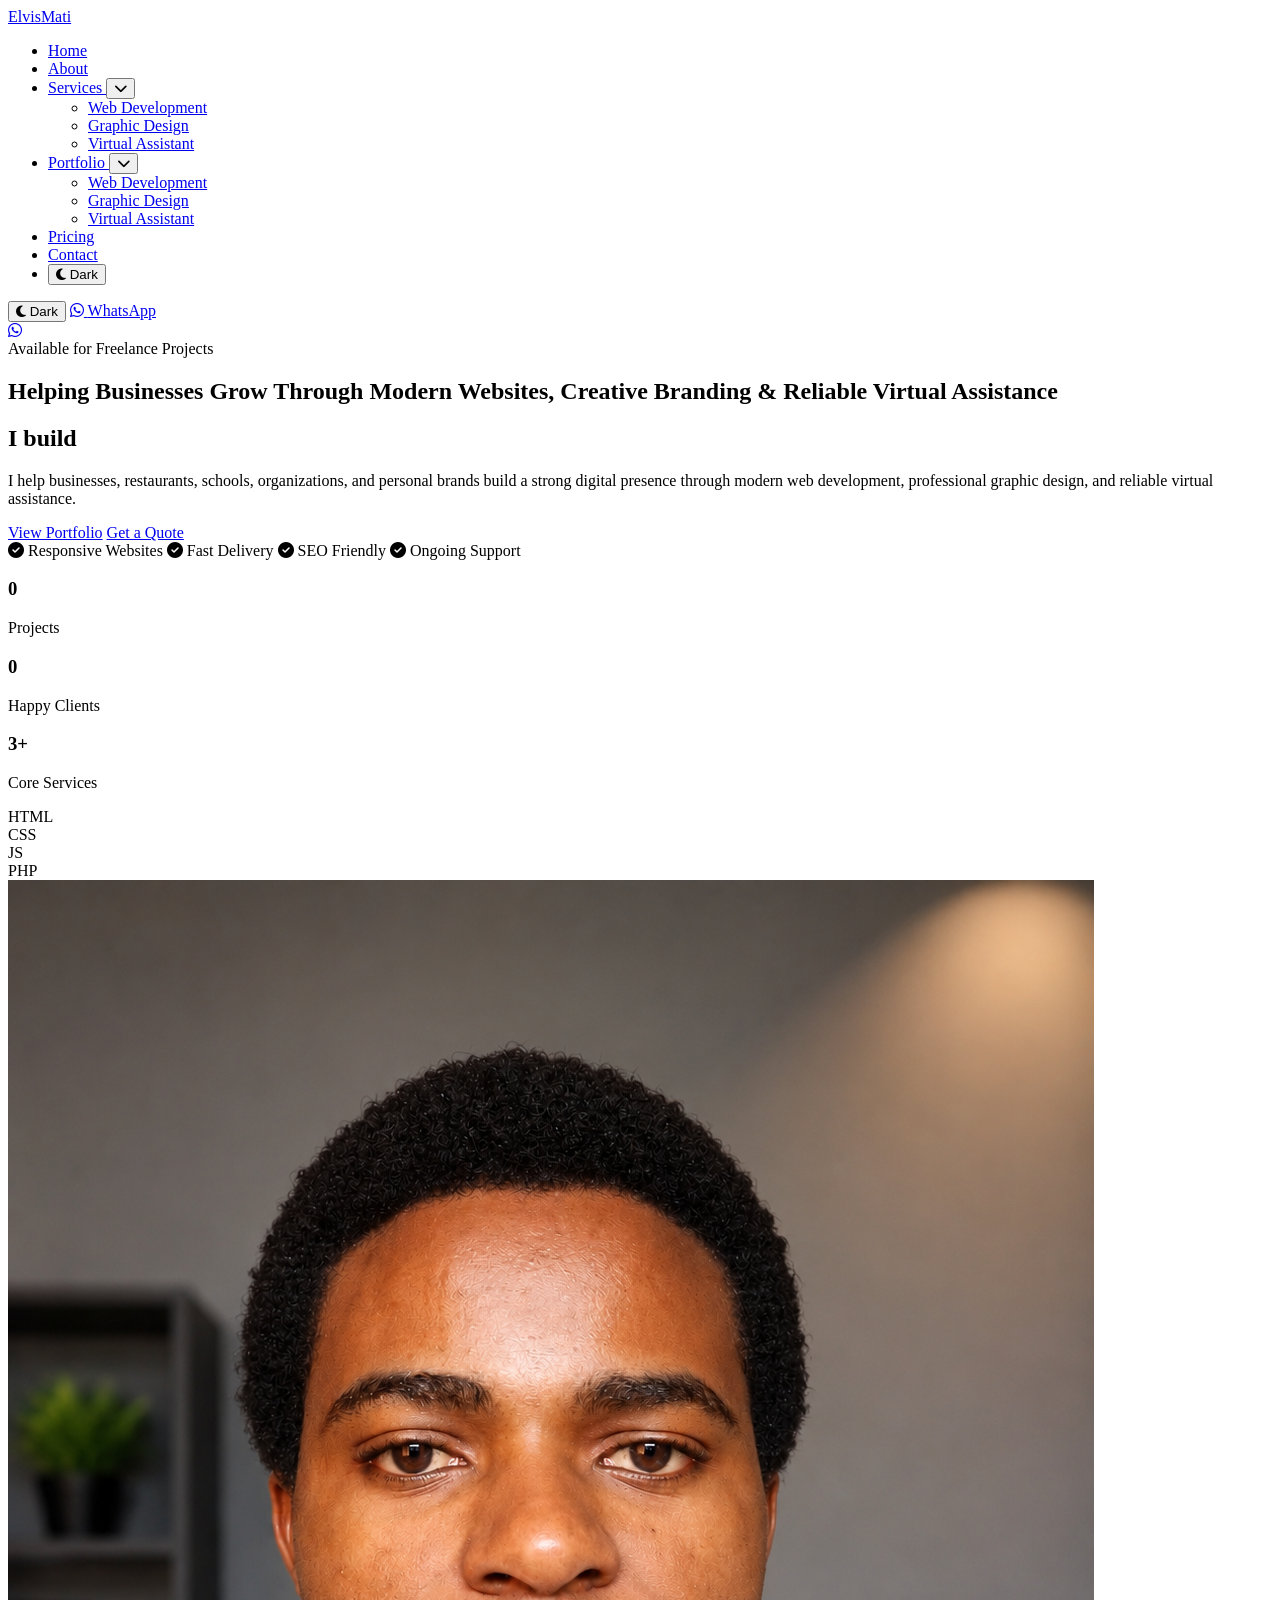
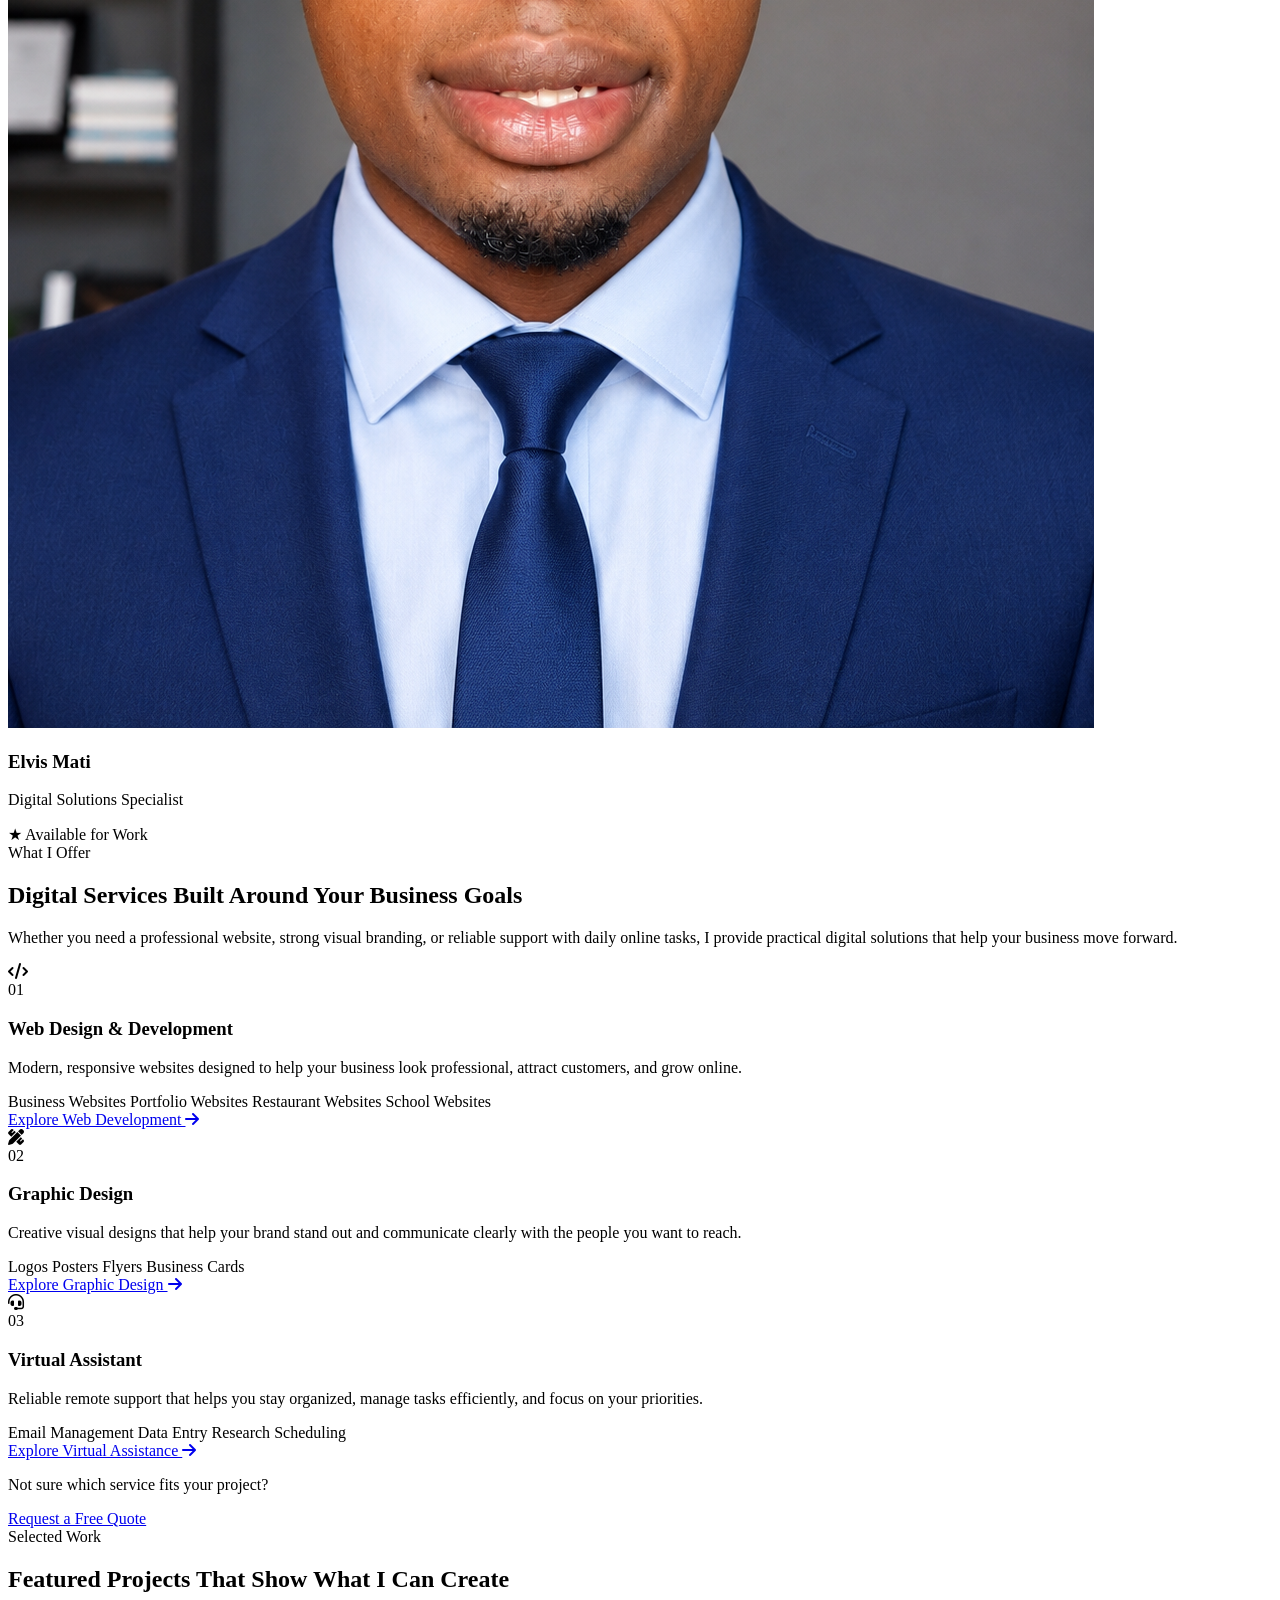
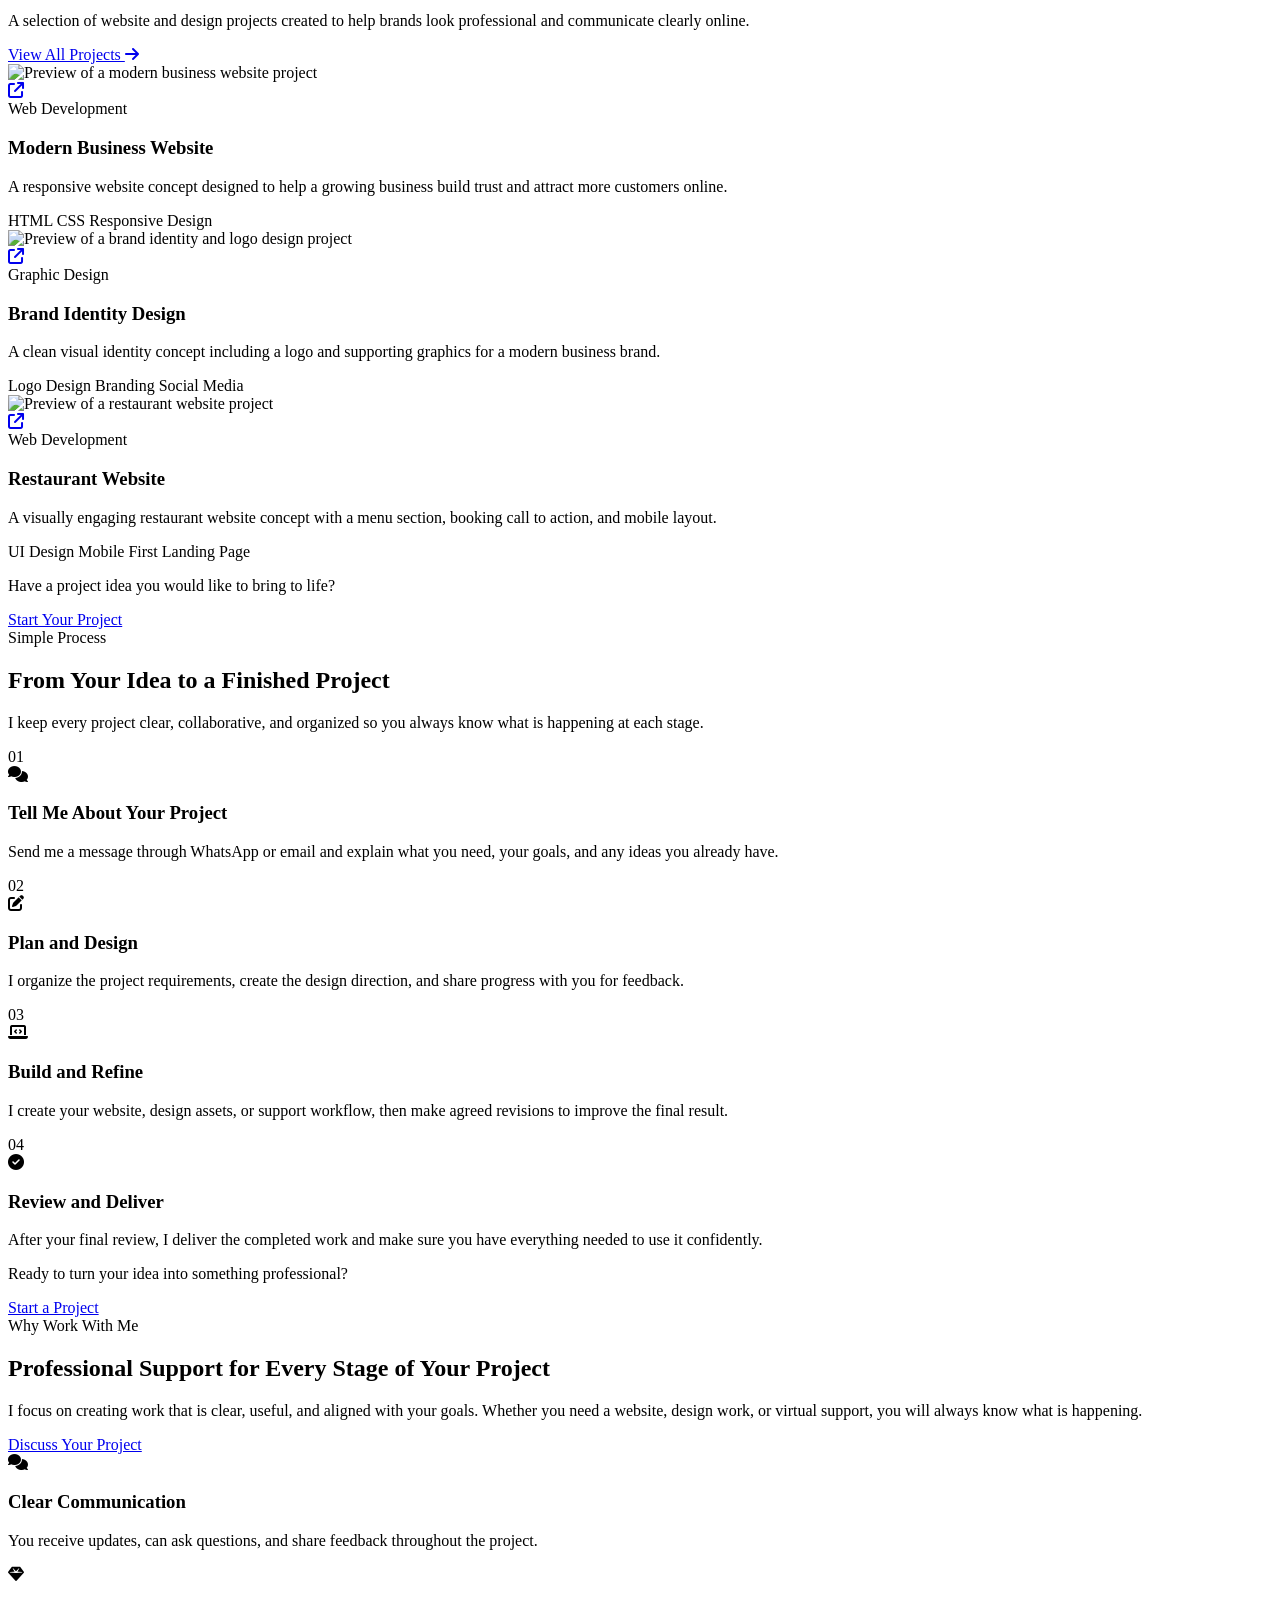
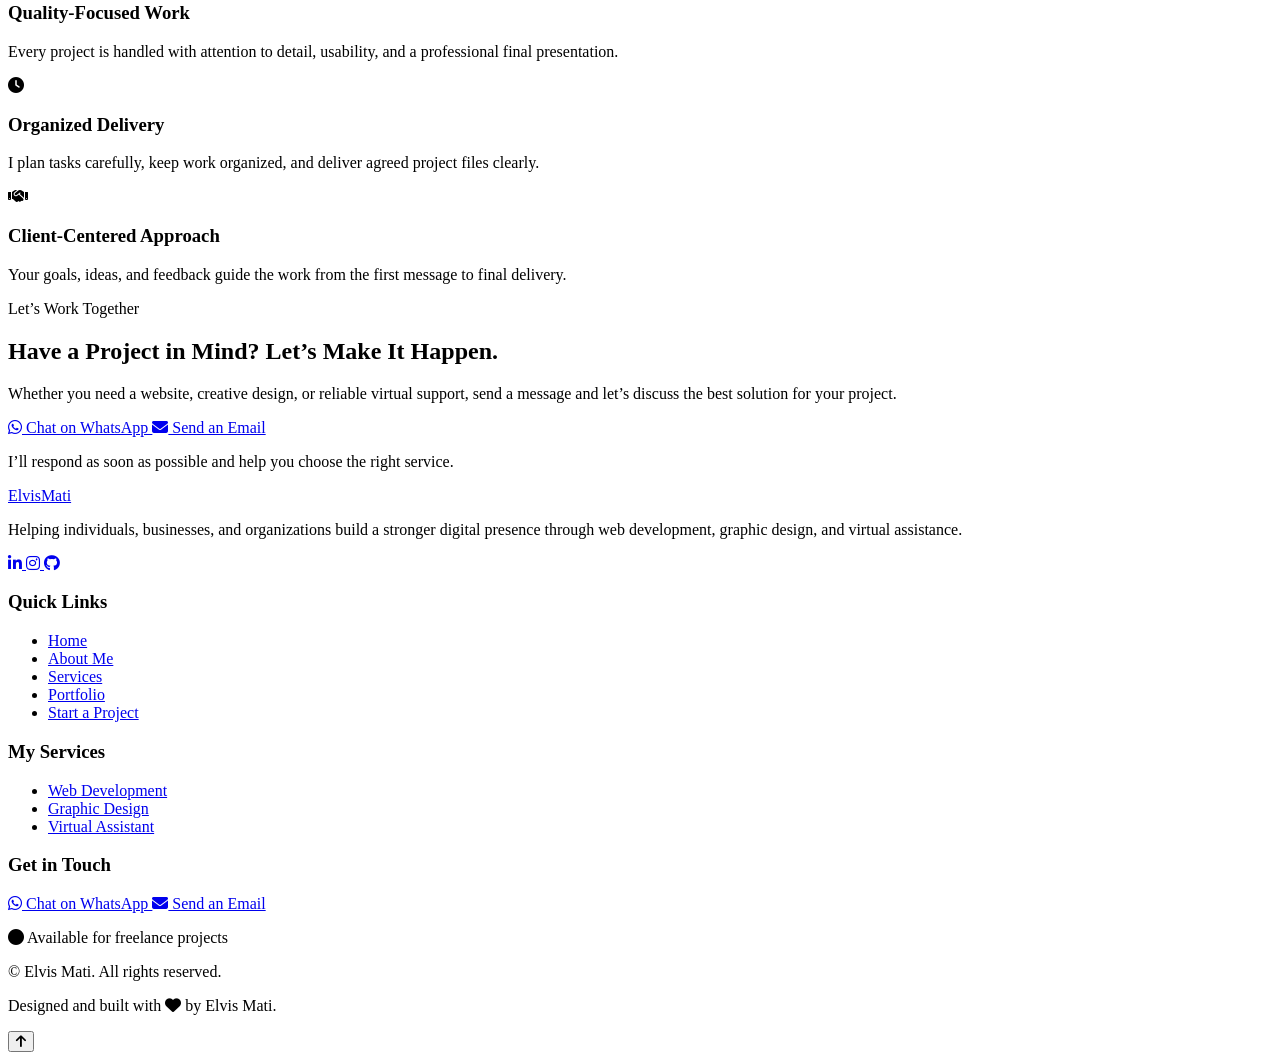
==== index.html @ 815dd239 "Added new photos" ====
<!DOCTYPE html>
<html lang="en">
<head>
    <meta charset="UTF-8">
    <meta name="viewport" content="width=device-width, initial-scale=1.0">

    <title>Elvis Mati | Web Developer, Graphic Designer & Virtual Assistant</title>

    <meta
        name="description"
        content="Professional web development, graphic design, and virtual assistant services by Elvis Mati."
    >

    <!-- Google Fonts -->
    <link rel="preconnect" href="https://fonts.googleapis.com">
    <link rel="preconnect" href="https://fonts.gstatic.com" crossorigin>
    <link
        href="https://fonts.googleapis.com/css2?family=Inter:wght@400;500;600;700;800&family=Poppins:wght@500;600;700;800&display=swap"
        rel="stylesheet"
    >

    <!-- Font Awesome -->
    <link
        rel="stylesheet"
        href="https://cdnjs.cloudflare.com/ajax/libs/font-awesome/6.5.2/css/all.min.css"
    >

   <!-- Font Awesome icons -->
    <link rel="stylesheet"
        href="https://cdnjs.cloudflare.com/ajax/libs/font-awesome/6.5.2/css/all.min.css">

    <!-- Shared website styles -->
    <link rel="stylesheet" href="css/style.css">

    <!-- Navbar styles, dropdowns, mobile menu, and mobile WhatsApp button -->
    <link rel="stylesheet" href="css/navbar.css">

    <!-- Shared responsive styles -->
    <link rel="stylesheet" href="css/responsive.css">

    <!-- Homepage-specific styles -->
    <link rel="stylesheet" href="css/home.css">

    <!-- Google analytics tag (gtag.js) -->
    <script async src="https://www.googletagmanager.com/gtag/js?id=G-YR5QVNDVCK"></script>
    <script>
    window.dataLayer = window.dataLayer || [];
    function gtag(){dataLayer.push(arguments);}
    gtag('js', new Date());

    gtag('config', 'G-YR5QVNDVCK');
    </script>
</head>

<body>

    <!-- ==================================================
    HEADER / NAVIGATION
    =================================================== -->
    <header class="header">
        <div class="container">
            <nav class="navbar">

                <a href="index.html" class="logo">
                    Elvis<span>Mati</span>
                </a>

                <ul class="nav-links">
                    <li><a href="index.html" class="active">Home</a></li>
                    <li><a href="about.html">About</a></li>

                    <!--services dropdown-->
                    <li class="dropdown">

                        <div class="dropdown-trigger">

                            <a href="services.html" class="dropdown-link">
                                Services
                            </a>

                            <button class="dropdown-toggle" type="button" aria-label="Toggle Services">
                                <i class="fa-solid fa-chevron-down"></i>
                            </button>

                        </div>

                        <ul class="dropdown-menu">
                            <li><a href="web-development.html">Web Development</a></li>
                            <li><a href="graphic-design.html">Graphic Design</a></li>
                            <li><a href="virtual-assistant.html">Virtual Assistant</a></li>
                        </ul>

                    </li>

                    <!--portfolio dropdown-->
                    <li class="dropdown">

                        <div class="dropdown-trigger">

                            <a href="portfolio.html" class="dropdown-link">
                                Portfolio
                            </a>

                            <button class="dropdown-toggle" type="button" aria-label="Toggle Portfolio">
                                <i class="fa-solid fa-chevron-down"></i>
                            </button>

                        </div>

                        <ul class="dropdown-menu">
                            <li><a href="web-development-portfolio.html">Web Development</a></li>
                            <li><a href="graphic-design-portfolio.html">Graphic Design</a></li>
                            <li><a href="virtual-assistant-portfolio.html">Virtual Assistant</a></li>
                        </ul>

                    </li>

                    <li><a href="pricing.html">Pricing</a></li>
                    <li><a href="contact.html">Contact</a></li>

                    <li class="mobile-theme-item">
                        <button class="theme-btn mobile-theme-btn" type="button" aria-label="Switch to dark theme">
                            <i class="fa-solid fa-moon"></i>
                            <span class="theme-btn-text">Dark</span>
                        </button>
                    </li>
                </ul>

                <!-- My existing desktop theme and WhatsApp buttons stay here -->
                <div class="nav-actions">
                    <button class="theme-btn desktop-theme-btn" type="button" aria-label="Switch to dark theme">
                        <i class="fa-solid fa-moon"></i>
                        <span class="theme-btn-text">Dark</span>
                    </button>

                    <a
                        href="https://wa.me/254700531854?text=Hello%20Elvis,%20I%20came%20across%20your%20portfolio%20website%20and%20I'm%20interested%20in%20your%20services.%20I'd%20love%20to%20discuss%20my%20project."
                        class="whatsapp-btn"
                        target="_blank"
                        rel="noopener noreferrer"
                    >
                        <i class="fa-brands fa-whatsapp"></i>
                        <span>WhatsApp</span>
                    </a>
                </div>

                 <!-- Mobile WhatsApp button -->
                <a href="https://wa.me/254700531854?text=Hello%20Elvis,%20I%20came%20across%20your%20portfolio%20website%20and%20I'm%20interested%20in%20your%20services."
                class="mobile-whatsapp-btn"
                target="_blank"
                rel="noopener noreferrer"
                aria-label="Chat with Elvis on WhatsApp">
                    <i class="fa-brands fa-whatsapp"></i>
                </a>
                <!-- End of Mobile WhatsApp button -->
                 <!-- Hamburger menu on mobile -->
                <div class="hamburger" role="button" tabindex="0" aria-label="Open navigation menu">
                    <span></span>
                    <span></span>
                    <span></span>
                </div>

            </nav>
        </div>
    </header>

    <main>

        <!-- ==================================================
             HERO SECTION
        =================================================== -->
        <section class="hero">
            <div class="hero-bg-circle circle-1"></div>
            <div class="hero-bg-circle circle-2"></div>

            <div class="container hero-container">

                <div class="hero-content">
                    <div class="availability-badge fade-up delay-1">
                        <span class="status-dot"></span>
                        Available for Freelance Projects
                    </div>

                    <h1 class="hero-title fade-up delay-2">
                        Helping Businesses Grow Through
                        <span>
                            Modern Websites, Creative Branding &
                            Reliable Virtual Assistance
                        </span>
                    </h1>

                    <h2 class="typing-text fade-up delay-3">
                        I build <span id="typing"></span>
                    </h2>

                    <p class="hero-description fade-up delay-4">
                        I help businesses, restaurants, schools, organizations, and
                        personal brands build a strong digital presence through modern
                        web development, professional graphic design, and reliable
                        virtual assistance.
                    </p>

                    <div class="hero-buttons fade-up delay-5">
                        <a href="portfolio.html" class="btn btn-primary">View Portfolio</a>
                        <a href="order.html" class="btn btn-outline">Get a Quote</a>
                    </div>

                    <div class="trust-badges fade-up delay-6">
                        <span><i class="fa-solid fa-circle-check"></i> Responsive Websites</span>
                        <span><i class="fa-solid fa-circle-check"></i> Fast Delivery</span>
                        <span><i class="fa-solid fa-circle-check"></i> SEO Friendly</span>
                        <span><i class="fa-solid fa-circle-check"></i> Ongoing Support</span>
                    </div>

                    <div class="hero-stats fade-up delay-7">
                        <div class="stat-card">
                            <h3 class="counter" data-target="20">0</h3>
                            <p>Projects</p>
                        </div>

                        <div class="stat-card">
                            <h3 class="counter" data-target="10">0</h3>
                            <p>Happy Clients</p>
                        </div>

                        <div class="stat-card">
                            <h3>3+</h3>
                            <p>Core Services</p>
                        </div>
                    </div>
                </div>

                <div class="hero-image-area fade-right delay-5">
                    <div class="tech-icon html">HTML</div>
                    <div class="tech-icon css">CSS</div>
                    <div class="tech-icon js">JS</div>
                    <div class="tech-icon php">PHP</div>

                    <div class="profile-card">
                        <img src="assets/images/profile/profile.png" alt="Elvis Mati">

                        <div class="profile-info">
                            <h3>Elvis Mati</h3>
                            <p>Digital Solutions Specialist</p>
                            <span>★ Available for Work</span>
                        </div>
                    </div>
                </div>

            </div>
        </section>

        <!-- ==================================================
             SERVICES OVERVIEW
        =================================================== -->
        <section class="services-section" id="services">
            <div class="container">

                <div class="section-heading">
                    <span class="section-label">What I Offer</span>

                    <h2>
                        Digital Services Built Around
                        <span>Your Business Goals</span>
                    </h2>

                    <p>
                        Whether you need a professional website, strong visual branding,
                        or reliable support with daily online tasks, I provide practical
                        digital solutions that help your business move forward.
                    </p>
                </div>

                <div class="services-grid">

                    <article class="service-card">
                        <div class="service-icon">
                            <i class="fa-solid fa-code"></i>
                        </div>

                        <span class="service-number">01</span>

                        <h3>Web Design &amp; Development</h3>

                        <p>
                            Modern, responsive websites designed to help your business
                            look professional, attract customers, and grow online.
                        </p>

                        <div class="service-tags">
                            <span>Business Websites</span>
                            <span>Portfolio Websites</span>
                            <span>Restaurant Websites</span>
                            <span>School Websites</span>
                        </div>

                        <a href="web-development.html" class="service-link">
                            Explore Web Development
                            <i class="fa-solid fa-arrow-right"></i>
                        </a>
                    </article>

                    <article class="service-card">
                        <div class="service-icon">
                            <i class="fa-solid fa-pen-ruler"></i>
                        </div>

                        <span class="service-number">02</span>

                        <h3>Graphic Design</h3>

                        <p>
                            Creative visual designs that help your brand stand out and
                            communicate clearly with the people you want to reach.
                        </p>

                        <div class="service-tags">
                            <span>Logos</span>
                            <span>Posters</span>
                            <span>Flyers</span>
                            <span>Business Cards</span>
                        </div>

                        <a href="graphic-design.html" class="service-link">
                            Explore Graphic Design
                            <i class="fa-solid fa-arrow-right"></i>
                        </a>
                    </article>

                    <article class="service-card">
                        <div class="service-icon">
                            <i class="fa-solid fa-headset"></i>
                        </div>

                        <span class="service-number">03</span>

                        <h3>Virtual Assistant</h3>

                        <p>
                            Reliable remote support that helps you stay organized,
                            manage tasks efficiently, and focus on your priorities.
                        </p>

                        <div class="service-tags">
                            <span>Email Management</span>
                            <span>Data Entry</span>
                            <span>Research</span>
                            <span>Scheduling</span>
                        </div>

                        <a href="virtual-assistant.html" class="service-link">
                            Explore Virtual Assistance
                            <i class="fa-solid fa-arrow-right"></i>
                        </a>
                    </article>

                </div>

                <div class="services-cta">
                    <p>Not sure which service fits your project?</p>
                    <a href="order.html" class="btn btn-primary">Request a Free Quote</a>
                </div>

            </div>
        </section>

        <!-- ==================================================
             FEATURED PORTFOLIO
        =================================================== -->
        <section class="featured-portfolio-section" id="portfolio">
            <div class="container">

                <div class="portfolio-heading-row">
                    <div class="section-heading portfolio-heading">
                        <span class="section-label">Selected Work</span>

                        <h2>
                            Featured Projects That Show
                            <span>What I Can Create</span>
                        </h2>

                        <p>
                            A selection of website and design projects created to help
                            brands look professional and communicate clearly online.
                        </p>
                    </div>

                    <a href="portfolio.html" class="portfolio-view-all">
                        View All Projects
                        <i class="fa-solid fa-arrow-right"></i>
                    </a>
                </div>

                <div class="featured-projects-grid">

                    <article class="featured-project-card">
                        <div class="project-image">
                            <img
                                src="assets/images/portfolio/websites/project-one.png"
                                alt="Preview of a modern business website project"
                            >

                            <div class="project-overlay">
                                <a href="portfolio.html#web-projects" class="project-preview-link" aria-label="View business website project">
                                    <i class="fa-solid fa-arrow-up-right-from-square"></i>
                                </a>
                            </div>
                        </div>

                        <div class="project-content">
                            <span class="project-category">Web Development</span>
                            <h3>Modern Business Website</h3>

                            <p>
                                A responsive website concept designed to help a growing
                                business build trust and attract more customers online.
                            </p>

                            <div class="project-tags">
                                <span>HTML</span>
                                <span>CSS</span>
                                <span>Responsive Design</span>
                            </div>
                        </div>
                    </article>

                    <article class="featured-project-card">
                        <div class="project-image">
                            <img
                                src="assets/images/portfolio/graphics/project-two.png"
                                alt="Preview of a brand identity and logo design project"
                            >

                            <div class="project-overlay">
                                <a href="portfolio.html#graphic-projects" class="project-preview-link" aria-label="View brand identity project">
                                    <i class="fa-solid fa-arrow-up-right-from-square"></i>
                                </a>
                            </div>
                        </div>

                        <div class="project-content">
                            <span class="project-category">Graphic Design</span>
                            <h3>Brand Identity Design</h3>

                            <p>
                                A clean visual identity concept including a logo and
                                supporting graphics for a modern business brand.
                            </p>

                            <div class="project-tags">
                                <span>Logo Design</span>
                                <span>Branding</span>
                                <span>Social Media</span>
                            </div>
                        </div>
                    </article>

                    <article class="featured-project-card">
                        <div class="project-image">
                            <img
                                src="assets/images/portfolio/websites/project-three.png"
                                alt="Preview of a restaurant website project"
                            >

                            <div class="project-overlay">
                                <a href="portfolio.html#web-projects" class="project-preview-link" aria-label="View restaurant website project">
                                    <i class="fa-solid fa-arrow-up-right-from-square"></i>
                                </a>
                            </div>
                        </div>

                        <div class="project-content">
                            <span class="project-category">Web Development</span>
                            <h3>Restaurant Website</h3>

                            <p>
                                A visually engaging restaurant website concept with a
                                menu section, booking call to action, and mobile layout.
                            </p>

                            <div class="project-tags">
                                <span>UI Design</span>
                                <span>Mobile First</span>
                                <span>Landing Page</span>
                            </div>
                        </div>
                    </article>

                </div>

                <div class="portfolio-bottom-cta">
                    <p>Have a project idea you would like to bring to life?</p>
                    <a href="order.html" class="btn btn-primary">Start Your Project</a>
                </div>

            </div>
        </section>

        <!-- ==================================================
             PROCESS SECTION
        =================================================== -->
        <section class="process-section" id="process">
            <div class="container">

                <div class="section-heading">
                    <span class="section-label">Simple Process</span>

                    <h2>
                        From Your Idea to a
                        <span>Finished Project</span>
                    </h2>

                    <p>
                        I keep every project clear, collaborative, and organized so you
                        always know what is happening at each stage.
                    </p>
                </div>

                <div class="process-grid">

                    <article class="process-card">
                        <div class="process-number">01</div>

                        <div class="process-icon">
                            <i class="fa-solid fa-comments"></i>
                        </div>

                        <h3>Tell Me About Your Project</h3>

                        <p>
                            Send me a message through WhatsApp or email and explain what
                            you need, your goals, and any ideas you already have.
                        </p>
                    </article>

                    <article class="process-card">
                        <div class="process-number">02</div>

                        <div class="process-icon">
                            <i class="fa-solid fa-pen-to-square"></i>
                        </div>

                        <h3>Plan and Design</h3>

                        <p>
                            I organize the project requirements, create the design
                            direction, and share progress with you for feedback.
                        </p>
                    </article>

                    <article class="process-card">
                        <div class="process-number">03</div>

                        <div class="process-icon">
                            <i class="fa-solid fa-laptop-code"></i>
                        </div>

                        <h3>Build and Refine</h3>

                        <p>
                            I create your website, design assets, or support workflow,
                            then make agreed revisions to improve the final result.
                        </p>
                    </article>

                    <article class="process-card">
                        <div class="process-number">04</div>

                        <div class="process-icon">
                            <i class="fa-solid fa-circle-check"></i>
                        </div>

                        <h3>Review and Deliver</h3>

                        <p>
                            After your final review, I deliver the completed work and
                            make sure you have everything needed to use it confidently.
                        </p>
                    </article>

                </div>

                <div class="process-cta">
                    <p>Ready to turn your idea into something professional?</p>
                    <a href="order.html" class="btn btn-primary">Start a Project</a>
                </div>

            </div>
        </section>

        <!-- ==================================================
             TRUST SECTION
        =================================================== -->
        <section class="trust-section" id="why-choose-me">
            <div class="container">

                <div class="trust-layout">

                    <div class="trust-intro">
                        <span class="section-label">Why Work With Me</span>

                        <h2>
                            Professional Support for
                            <span>Every Stage of Your Project</span>
                        </h2>

                        <p>
                            I focus on creating work that is clear, useful, and aligned
                            with your goals. Whether you need a website, design work, or
                            virtual support, you will always know what is happening.
                        </p>

                        <a href="order.html" class="btn btn-primary">Discuss Your Project</a>
                    </div>

                    <div class="trust-points">

                        <article class="trust-card">
                            <div class="trust-icon">
                                <i class="fa-solid fa-comments"></i>
                            </div>

                            <div>
                                <h3>Clear Communication</h3>
                                <p>You receive updates, can ask questions, and share feedback throughout the project.</p>
                            </div>
                        </article>

                        <article class="trust-card">
                            <div class="trust-icon">
                                <i class="fa-solid fa-gem"></i>
                            </div>

                            <div>
                                <h3>Quality-Focused Work</h3>
                                <p>Every project is handled with attention to detail, usability, and a professional final presentation.</p>
                            </div>
                        </article>

                        <article class="trust-card">
                            <div class="trust-icon">
                                <i class="fa-solid fa-clock"></i>
                            </div>

                            <div>
                                <h3>Organized Delivery</h3>
                                <p>I plan tasks carefully, keep work organized, and deliver agreed project files clearly.</p>
                            </div>
                        </article>

                        <article class="trust-card">
                            <div class="trust-icon">
                                <i class="fa-solid fa-handshake"></i>
                            </div>

                            <div>
                                <h3>Client-Centered Approach</h3>
                                <p>Your goals, ideas, and feedback guide the work from the first message to final delivery.</p>
                            </div>
                        </article>

                    </div>

                </div>

            </div>
        </section>

        <!-- ==================================================
             FINAL CTA
        =================================================== -->
        <section class="final-cta-section">
            <div class="container">

                <div class="final-cta-content">
                    <span class="final-cta-label">Let’s Work Together</span>

                    <h2>
                        Have a Project in Mind?
                        <span>Let’s Make It Happen.</span>
                    </h2>

                    <p>
                        Whether you need a website, creative design, or reliable virtual
                        support, send a message and let’s discuss the best solution for
                        your project.
                    </p>

                    <div class="final-cta-buttons">
                        <a
                            href="https://wa.me/254700531854?text=Hello%20Elvis%2C%20I%20would%20like%20to%20discuss%20a%20project."
                            class="btn final-whatsapp-btn"
                            target="_blank"
                            rel="noopener noreferrer"
                        >
                            <i class="fa-brands fa-whatsapp"></i>
                            Chat on WhatsApp
                        </a>

                        <a
                            href="https://mail.google.com/mail/?view=cm&fs=1&to=elvismati.work@gmail.com&su=Project%20Inquiry"
                            class="btn final-email-btn"
                            target="_blank"
                            rel="noopener noreferrer"
                        >
                            <i class="fa-solid fa-envelope"></i>
                            Send an Email
                        </a>
                    </div>

                    <p class="final-cta-note">
                        I’ll respond as soon as possible and help you choose the right service.
                    </p>
                </div>

            </div>
        </section>

    </main>

    <!-- ==================================================
         FOOTER
    =================================================== -->
    <footer class="site-footer">
        <div class="container">

            <div class="footer-grid">

                <div class="footer-brand">
                    <a href="index.html" class="footer-logo">
                        Elvis<span>Mati</span>
                    </a>

                    <p>
                        Helping individuals, businesses, and organizations build a
                        stronger digital presence through web development, graphic
                        design, and virtual assistance.
                    </p>

                    <div class="footer-social-links">
                        <a
                            href="https://www.linkedin.com/in/elvismati/"
                            aria-label="Visit my LinkedIn profile"
                            target="_blank"
                            rel="noopener noreferrer"
                        >
                            <i class="fa-brands fa-linkedin-in"></i>
                        </a>

                        <a
                            href="https://www.instagram.com/elvismati1/"
                            aria-label="Visit my Instagram profile"
                            target="_blank"
                            rel="noopener noreferrer"
                        >
                            <i class="fa-brands fa-instagram"></i>
                        </a>

                        <a
                            href="https://github.com/sonraz"
                            aria-label="Visit my GitHub profile"
                            target="_blank"
                            rel="noopener noreferrer"
                        >
                            <i class="fa-brands fa-github"></i>
                        </a>
                    </div>
                </div>

                <div class="footer-links">
                    <h3>Quick Links</h3>

                    <ul>
                        <li><a href="index.html">Home</a></li>
                        <li><a href="about.html">About Me</a></li>
                        <li><a href="services.html">Services</a></li>
                        <li><a href="portfolio.html">Portfolio</a></li>
                        <li><a href="order.html">Start a Project</a></li>
                    </ul>
                </div>

                <div class="footer-links">
                    <h3>My Services</h3>

                    <ul>
                        <li><a href="web-development.html">Web Development</a></li>
                        <li><a href="graphic-design.html">Graphic Design</a></li>
                        <li><a href="virtual-assistant.html">Virtual Assistant</a></li>
                    </ul>
                </div>

                <div class="footer-contact">
                    <h3>Get in Touch</h3>

                    <a
                        href="https://wa.me/254700531854?text=Hello%20Elvis%2C%20I%20would%20like%20to%20discuss%20a%20project."
                        target="_blank"
                        rel="noopener noreferrer"
                    >
                        <i class="fa-brands fa-whatsapp"></i>
                        Chat on WhatsApp
                    </a>

                    <a
                        href="https://mail.google.com/mail/?view=cm&fs=1&to=elvismati.work@gmail.com&su=Project%20Inquiry"
                        target="_blank"
                        rel="noopener noreferrer"
                    >
                        <i class="fa-solid fa-envelope"></i>
                        Send an Email
                    </a>

                    <p class="footer-availability">
                        <i class="fa-solid fa-circle"></i>
                        Available for freelance projects
                    </p>
                </div>

            </div>

            <div class="footer-bottom">
                <p>© <span id="currentYear"></span> Elvis Mati. All rights reserved.</p>

                <p>
                    Designed and built with <i class="fa-solid fa-heart"></i> by Elvis Mati.
                </p>
            </div>

        </div>
    </footer>

    <button class="back-to-top" id="backToTop" type="button" aria-label="Back to top">
        <i class="fa-solid fa-arrow-up"></i>
    </button>

    <!-- Scripts -->
    <script src="https://cdn.jsdelivr.net/npm/typed.js@2.1.0/dist/typed.umd.js"></script>
    <script src="js/script.js"></script>
    <script src="js/navbar.js"></script>
    <script src="js/theme.js"></script>
    <script src="js/animations.js"></script>
    <script src="js/back-to-top.js"></script>

</body>
</html>
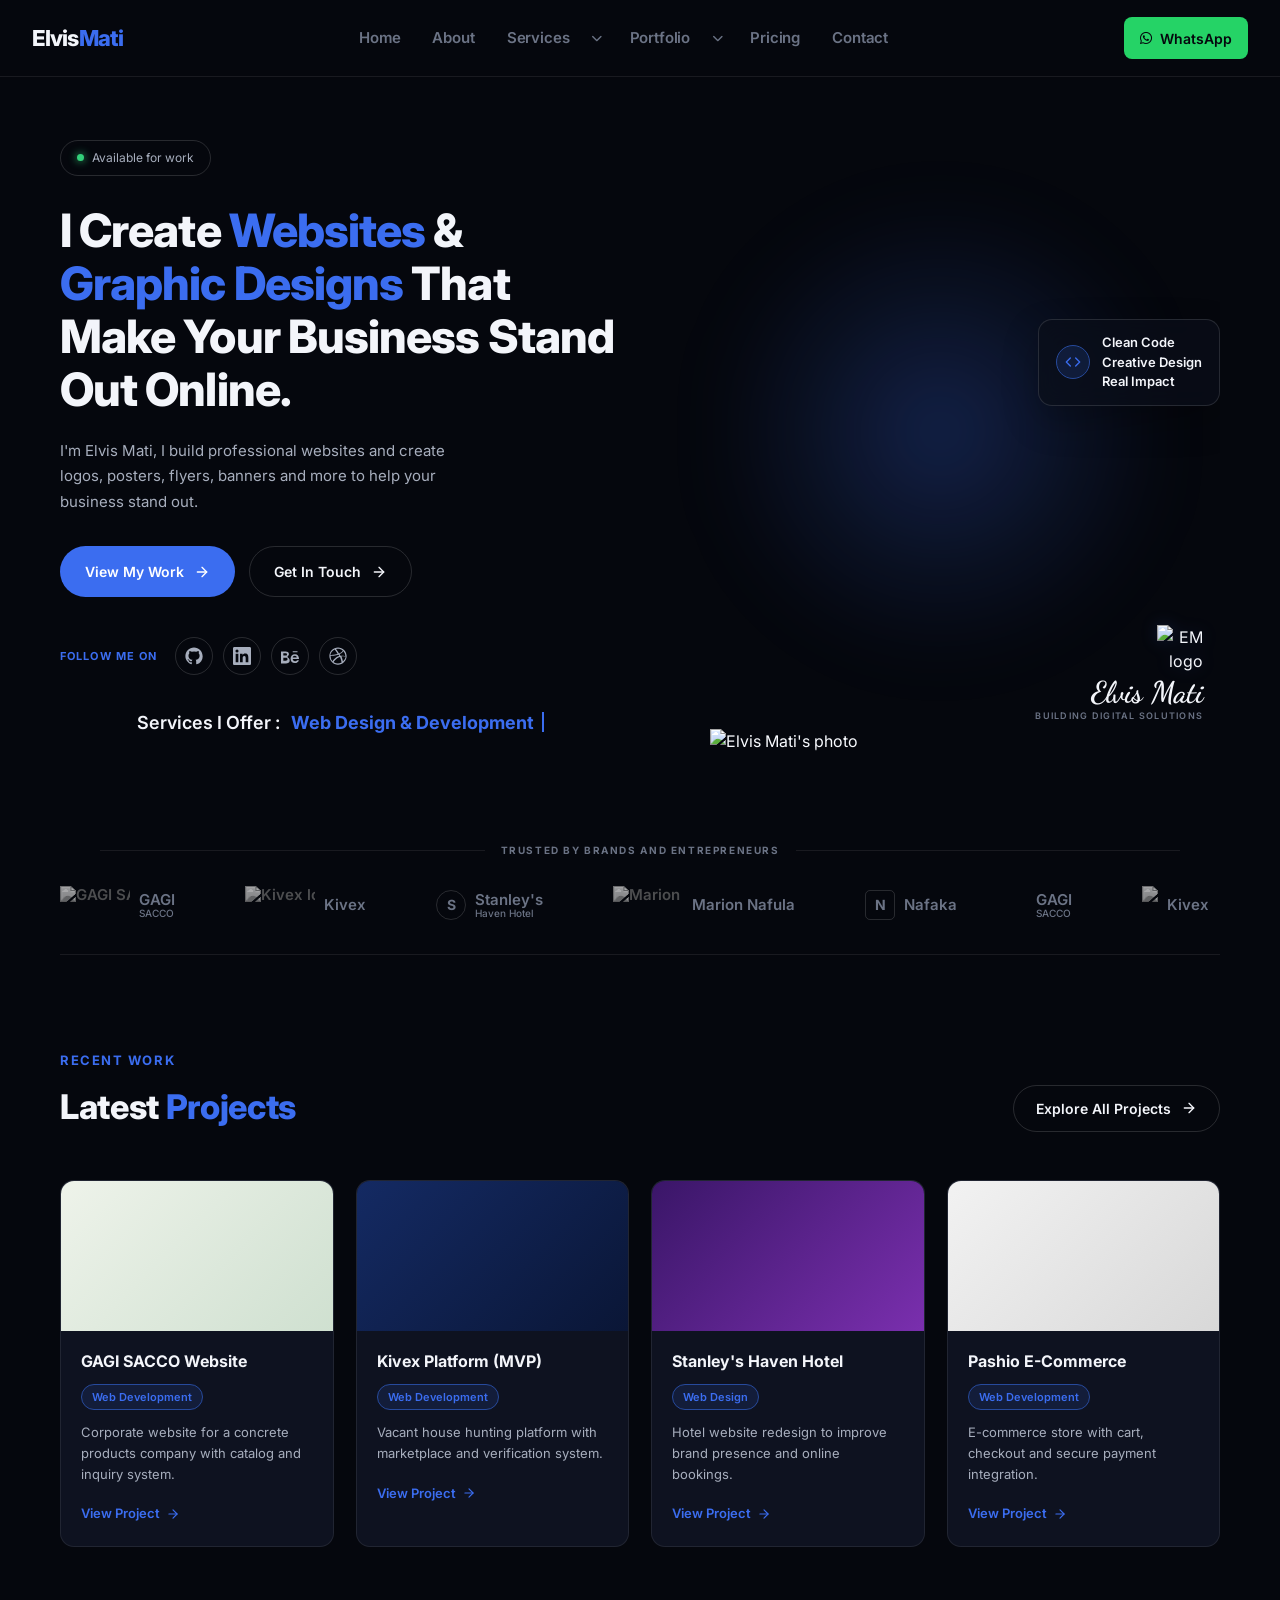
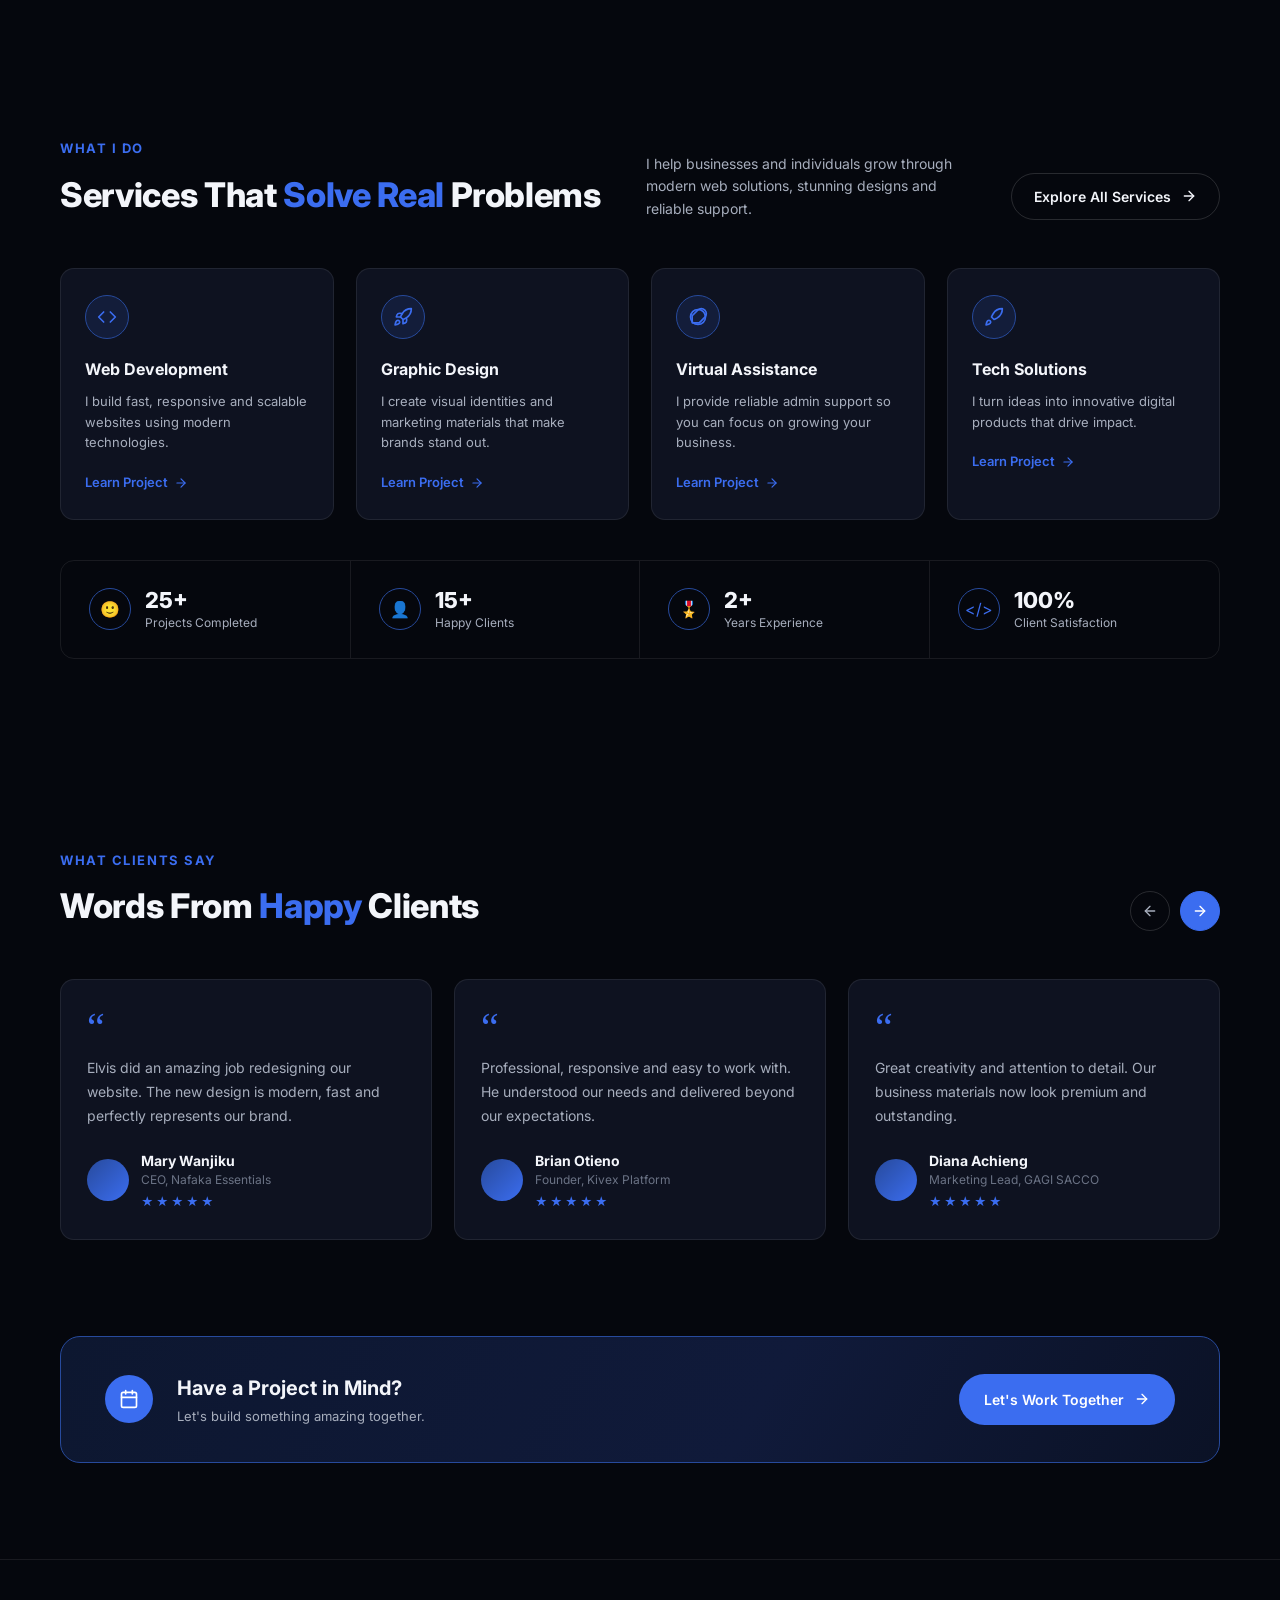
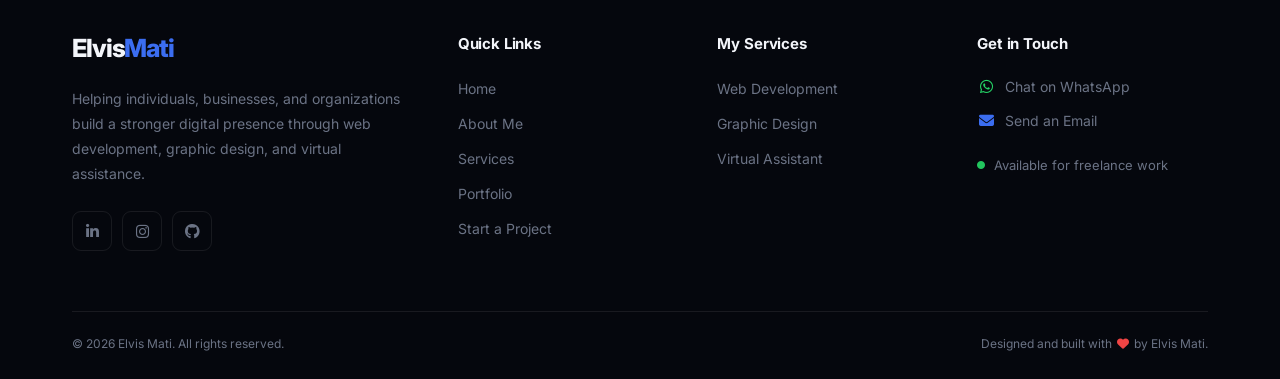
==== commit 4832bfaa: "Redesign portfolio pages and update assets" ====
--- a/index.html
+++ b/index.html
@@ -1,723 +1,681 @@
 <!DOCTYPE html>
 <html lang="en">
 <head>
-    <meta charset="UTF-8">
-    <meta name="viewport" content="width=device-width, initial-scale=1.0">
-
-    <title>Elvis Mati | Web Developer, Graphic Designer & Virtual Assistant</title>
-
-    <meta
-        name="description"
-        content="Professional web development, graphic design, and virtual assistant services by Elvis Mati."
+<meta charset="UTF-8">
+<meta name="viewport" content="width=device-width, initial-scale=1.0">
+<title>Elvis Mati — Full-Stack Developer &amp; Designer</title>
+<link rel="icon" type="image/png" sizes="512x512" href="favicon-512-nobg.png">
+
+<!-- Google Fonts: Inter for body/UI, used across the whole page -->
+<link rel="preconnect" href="https://fonts.googleapis.com">
+<link rel="preconnect" href="https://fonts.gstatic.com" crossorigin>
+<link href="https://fonts.googleapis.com/css2?family=Inter:wght@400;500;600;700;800&family=Dancing+Script:wght@600;700&display=swap" rel="stylesheet">
+
+<link
+  rel="stylesheet"
+  href="https://cdnjs.cloudflare.com/ajax/libs/font-awesome/6.5.2/css/all.min.css"
+>
+
+<!-- Base styles first, then responsive overrides -->
+ <link rel="stylesheet" href="css/style1.css">
+<link rel="stylesheet" href="css/home.css">
+<link rel="stylesheet" href="css/navbar.css">
+<link rel="stylesheet" href="css/responsiveness.css">
+<link rel="stylesheet" href="css/footer.css">
+</head>
+<body>
+
+  <!-- ==================================================
+    HEADER / NAVIGATION
+  =================================================== -->
+
+  <header class="header">
+
+      <div class="container">
+
+          <nav class="navbar">
+
+              <!-- LOGO -->
+              <a href="index.html" class="logo">
+                  Elvis<span>Mati</span>
+              </a>
+
+
+              <!-- =========================================
+                  NAVIGATION LINKS
+              ========================================== -->
+
+              <ul class="nav-links">
+
+                  <!-- HOME -->
+                  <li>
+                      <a href="index.html">Home</a>
+                  </li>
+
+
+                  <!-- ABOUT -->
+                  <li>
+                      <a href="about.html">About</a>
+                  </li>
+
+
+                  <!-- =====================================
+                      SERVICES DROPDOWN
+                  ====================================== -->
+
+                  <li class="dropdown">
+
+                      <div class="dropdown-trigger">
+
+                          <a href="services.html" class="dropdown-link">
+                              Services
+                          </a>
+
+                          <button
+                              class="dropdown-toggle"
+                              type="button"
+                              aria-label="Toggle Services menu"
+                              aria-expanded="false"
+                          >
+                              <i class="fa-solid fa-chevron-down"></i>
+                          </button>
+
+                      </div>
+
+
+                      <ul class="dropdown-menu">
+
+                          <li>
+                              <a href="web-development.html">
+                                  Web Development
+                              </a>
+                          </li>
+
+                          <li>
+                              <a href="graphic-design.html">
+                                  Graphic Design
+                              </a>
+                          </li>
+
+                          <li>
+                              <a href="virtual-assistant.html">
+                                  Virtual Assistant
+                              </a>
+                          </li>
+
+                      </ul>
+
+                  </li>
+
+
+                  <!-- =====================================
+                      PORTFOLIO DROPDOWN
+                  ====================================== -->
+
+                  <li class="dropdown">
+
+                      <div class="dropdown-trigger">
+
+                          <a href="portfolio.html" class="dropdown-link">
+                              Portfolio
+                          </a>
+
+                          <button
+                              class="dropdown-toggle"
+                              type="button"
+                              aria-label="Toggle Portfolio menu"
+                              aria-expanded="false"
+                          >
+                              <i class="fa-solid fa-chevron-down"></i>
+                          </button>
+
+                      </div>
+
+
+                      <ul class="dropdown-menu">
+
+                          <li>
+                              <a href="web-development-portfolio.html">
+                                  Web Development
+                              </a>
+                          </li>
+
+                          <li>
+                              <a href="graphic-design-portfolio.html">
+                                  Graphic Design
+                              </a>
+                          </li>
+
+                          <li>
+                              <a href="virtual-assistant-portfolio.html">
+                                  Virtual Assistant
+                              </a>
+                          </li>
+
+                      </ul>
+
+                  </li>
+
+
+                  <!-- PRICING -->
+                  <li>
+                      <a href="pricing.html">Pricing</a>
+                  </li>
+
+
+                  <!-- CONTACT -->
+                  <li>
+                      <a href="contact.html">Contact</a>
+                  </li>
+
+              </ul>
+
+
+              <!-- =========================================
+                  DESKTOP ACTIONS
+              ========================================== -->
+
+              <div class="nav-actions">
+
+
+                  <!-- WHATSAPP -->
+                  <a
+                      href="https://wa.me/254700531854?text=Hello%20Elvis,%20I%20came%20across%20your%20portfolio%20website%20and%20I'm%20interested%20in%20your%20services.%20I'd%20love%20to%20discuss%20my%20project."
+                      class="whatsapp-btn"
+                      target="_blank"
+                      rel="noopener noreferrer"
+                  >
+
+                      <i class="fa-brands fa-whatsapp"></i>
+
+                      <span>
+                          WhatsApp
+                      </span>
+
+                  </a>
+
+              </div>
+
+
+              <!-- =========================================
+                  MOBILE WHATSAPP
+              ========================================== -->
+
+              <a
+                  href="https://wa.me/254700531854?text=Hello%20Elvis,%20I%20came%20across%20your%20portfolio%20website%20and%20I'm%20interested%20in%20your%20services."
+                  class="mobile-whatsapp-btn"
+                  target="_blank"
+                  rel="noopener noreferrer"
+                  aria-label="Chat with Elvis on WhatsApp"
+              >
+
+                  <i class="fa-brands fa-whatsapp"></i>
+
+              </a>
+
+
+              <!-- =========================================
+                  HAMBURGER
+              ========================================== -->
+
+              <button
+                  class="hamburger"
+                  type="button"
+                  aria-label="Open navigation menu"
+                  aria-expanded="false"
+                  aria-controls="main-navigation"
+              >
+
+                  <span></span>
+                  <span></span>
+                  <span></span>
+
+              </button>
+
+          </nav>
+
+      </div>
+
+  </header>
+
+  <!-- ============ HERO SECTION ============ -->
+  <header class="hero" id="top">
+  <div class="hero-inner">
+
+  <!-- Left column: headline, copy, CTAs, socials -->
+  <div class="hero-content">
+
+  <span class="badge">
+    <span class="badge-dot"></span>
+    Available for work
+  </span>
+
+  <h1 class="hero-title">
+I Create <span class="accent">Websites</span> & <span class="accent">Graphic Designs</span> That Make Your Business Stand Out Online. 
+  </h1>
+
+  <p class="hero-text">
+    I'm Elvis Mati, I build professional websites and create logos, posters, flyers, banners and more to help your business stand out.
+  </p>
+
+  <div class="hero-actions">
+    <a href="#projects" class="btn btn-primary">
+      View My Work
+      <svg width="16" height="16" viewBox="0 0 24 24" fill="none" stroke="currentColor" stroke-width="2" stroke-linecap="round" stroke-linejoin="round"><line x1="5" y1="12" x2="19" y2="12"></line><polyline points="12 5 19 12 12 19"></polyline></svg>
+    </a>
+    <a href="#contact" class="btn btn-secondary">
+      Get In Touch
+      <svg width="16" height="16" viewBox="0 0 24 24" fill="none" stroke="currentColor" stroke-width="2" stroke-linecap="round" stroke-linejoin="round"><line x1="5" y1="12" x2="19" y2="12"></line><polyline points="12 5 19 12 12 19"></polyline></svg>
+    </a>
+  </div>
+
+  <div class="hero-social">
+    <span class="social-label">Follow Me On</span>
+    <div class="social-icons">
+      <a href="#" class="social-icon" aria-label="GitHub">
+        <svg width="18" height="18" viewBox="0 0 24 24" fill="currentColor"><path d="M12 .5C5.65.5.5 5.65.5 12c0 5.08 3.29 9.39 7.86 10.91.57.1.78-.25.78-.55v-2.15c-3.2.7-3.87-1.36-3.87-1.36-.53-1.34-1.29-1.7-1.29-1.7-1.05-.72.08-.7.08-.7 1.16.08 1.77 1.19 1.77 1.19 1.03 1.77 2.7 1.26 3.36.96.1-.75.4-1.26.73-1.55-2.56-.29-5.25-1.28-5.25-5.7 0-1.26.45-2.29 1.19-3.09-.12-.29-.52-1.47.11-3.06 0 0 .97-.31 3.18 1.18a11 11 0 0 1 5.79 0c2.21-1.49 3.18-1.18 3.18-1.18.63 1.59.23 2.77.11 3.06.74.8 1.19 1.83 1.19 3.09 0 4.43-2.7 5.4-5.27 5.69.42.36.78 1.07.78 2.16v3.2c0 .3.21.66.79.55A10.51 10.51 0 0 0 23.5 12c0-6.35-5.15-11.5-11.5-11.5z"/></svg>
+      </a>
+      <a href="#" class="social-icon" aria-label="LinkedIn">
+        <svg width="18" height="18" viewBox="0 0 24 24" fill="currentColor"><path d="M20.45 20.45h-3.55v-5.57c0-1.33-.02-3.04-1.85-3.04-1.85 0-2.14 1.45-2.14 2.94v5.67H9.36V9h3.41v1.56h.05c.47-.9 1.63-1.85 3.36-1.85 3.6 0 4.27 2.37 4.27 5.45v6.29zM5.34 7.43a2.06 2.06 0 1 1 0-4.12 2.06 2.06 0 0 1 0 4.12zM7.12 20.45H3.56V9h3.56v11.45zM22.22 0H1.77C.79 0 0 .77 0 1.73v20.54C0 23.23.79 24 1.77 24h20.45c.98 0 1.78-.77 1.78-1.73V1.73C24 .77 23.2 0 22.22 0z"/></svg>
+      </a>
+      <a href="#" class="social-icon" aria-label="Behance">
+        <svg width="18" height="18" viewBox="0 0 24 24" fill="currentColor"><path d="M22 7.14h-6.4V5.5H22v1.64zM8.86 12.1c1.1-.55 1.72-1.42 1.72-2.75 0-2.63-1.96-3.5-4.27-3.5H0v16.3h6.6c2.5 0 5-1.16 5-4.05 0-1.8-.87-3.34-2.74-4zM3.1 8.35h2.94c1.02 0 1.94.29 1.94 1.5 0 1.13-.78 1.6-1.83 1.6H3.1V8.35zm3.36 9.85H3.1v-3.75h3.45c1.25 0 2.13.55 2.13 1.9 0 1.36-1 1.85-2.22 1.85zM24 15.65c0-3.35-1.94-6.1-5.5-6.1-3.4 0-5.75 2.55-5.75 5.95 0 3.5 2.2 5.9 5.8 5.9 2.66 0 4.6-1.2 5.35-3.75h-2.65c-.25.8-1.24 1.4-2.63 1.4-1.83 0-2.87-1.05-2.98-2.9H24v-.5zm-8.36-1.6c.17-1.5 1.1-2.45 2.8-2.45 1.55 0 2.5 1.08 2.55 2.45h-5.35z"/></svg>
+      </a>
+      <a href="#" class="social-icon" aria-label="Dribbble">
+        <svg width="18" height="18" viewBox="0 0 24 24" fill="currentColor"><path d="M12 .5C5.65.5.5 5.65.5 12S5.65 23.5 12 23.5 23.5 18.35 23.5 12 18.35.5 12 .5zm7.6 5.4a9.9 9.9 0 0 1 2.15 6.1c-.31-.06-3.4-.69-6.53-.3-.14-.32-.27-.65-.42-.98-.19-.43-.4-.87-.61-1.3 3.44-1.4 5-3.42 5.41-4.52zm-7.6-3.6c2.42 0 4.63.9 6.32 2.38-.36 1-1.75 2.8-4.99 4.06a45.7 45.7 0 0 0-3.93-6.16c.84-.19 1.7-.28 2.6-.28zm-4.34.98a44 44 0 0 1 3.93 6.13c-4.96 1.32-9.34 1.3-9.81 1.3a9.98 9.98 0 0 1 5.88-7.43zM2.1 12.02v-.29c.44.01 5.55.08 10.85-1.5.3.59.58 1.19.85 1.79-.14.04-.28.09-.42.14-5.5 1.78-8.42 6.65-8.67 7.08a9.94 9.94 0 0 1-2.61-7.22zm4.14 8.19c.2-.42 2.53-4.9 8.4-6.8.03-.01.05-.02.08-.02a37.8 37.8 0 0 1 2.09 7.34 9.94 9.94 0 0 1-10.57-.52zm12.35-.85a41.1 41.1 0 0 0-1.94-6.93c2.9-.46 5.44.3 5.75.4a10.03 10.03 0 0 1-3.81 6.53z"/></svg>
+      </a>
+    </div>
+  </div>
+
+  <!-- ============ WHAT I DESIGN & CREATE ============ -->
+  <div class="create-strip">
+    <p class="create-text">
+      <span class="create-title"> Services I Offer :</span>
+      <span class="create-dynamic" id="createDynamic"></span>
+      <span class="typing-cursor"></span>
+    </p>
+  </div>
+
+  </div>
+
+  <!-- Right column: portrait, floating badge, signature -->
+  <div class="hero-media">
+  <div class="hero-media-glow"></div>
+  <!--<span class="bg-monogram" aria-hidden="true">&lt;M</span>-->
+
+  <!-- Portrait placeholder: stock photo standing in for the real headshot.
+        Swap the src below for Elvis's own photo when it's ready — everything
+        else (glow, floating card, signature) is positioned around this image. -->
+  <img
+    class="hero-portrait"
+    src="assets/Images/Elvis Photos/current-dp.png"
+    alt=" Elvis Mati's photo">
+
+
+  <div class="floating-card">
+    <span class="floating-icon">
+      <svg width="16" height="16" viewBox="0 0 24 24" fill="none" stroke="currentColor" stroke-width="2" stroke-linecap="round" stroke-linejoin="round"><polyline points="16 18 22 12 16 6"></polyline><polyline points="8 6 2 12 8 18"></polyline></svg>
+    </span>
+    <span class="floating-text">
+      Clean Code<br>
+      Creative Design<br>
+      Real Impact
+    </span>
+  </div>
+
+  <div class="signature">
+    <img
+      src="assets/Images/logos/logo-icon.png"
+      alt="EM logo"
+      class="signature-logo"
     >
-
-    <!-- Google Fonts -->
-    <link rel="preconnect" href="https://fonts.googleapis.com">
-    <link rel="preconnect" href="https://fonts.gstatic.com" crossorigin>
-    <link
-        href="https://fonts.googleapis.com/css2?family=Inter:wght@400;500;600;700;800&family=Poppins:wght@500;600;700;800&display=swap"
-        rel="stylesheet"
-    >
-
-    <!-- Font Awesome -->
-    <link
-        rel="stylesheet"
-        href="https://cdnjs.cloudflare.com/ajax/libs/font-awesome/6.5.2/css/all.min.css"
-    >
-
-   <!-- Font Awesome icons -->
-    <link rel="stylesheet"
-        href="https://cdnjs.cloudflare.com/ajax/libs/font-awesome/6.5.2/css/all.min.css">
-
-    <!-- Shared website styles -->
-    <link rel="stylesheet" href="css/style.css">
-
-    <!-- Navbar styles, dropdowns, mobile menu, and mobile WhatsApp button -->
-    <link rel="stylesheet" href="css/navbar.css">
-
-    <!-- Shared responsive styles -->
-    <link rel="stylesheet" href="css/responsive.css">
-
-    <!-- Homepage-specific styles -->
-    <link rel="stylesheet" href="css/home.css">
-
-    <!-- Google analytics tag (gtag.js) -->
-    <script async src="https://www.googletagmanager.com/gtag/js?id=G-YR5QVNDVCK"></script>
-    <script>
-    window.dataLayer = window.dataLayer || [];
-    function gtag(){dataLayer.push(arguments);}
-    gtag('js', new Date());
-
-    gtag('config', 'G-YR5QVNDVCK');
-    </script>
-</head>
-
-<body>
-
-    <!-- ==================================================
-    HEADER / NAVIGATION
-    =================================================== -->
-    <header class="header">
-        <div class="container">
-            <nav class="navbar">
-
-                <a href="index.html" class="logo">
-                    Elvis<span>Mati</span>
-                </a>
-
-                <ul class="nav-links">
-                    <li><a href="index.html" class="active">Home</a></li>
-                    <li><a href="about.html">About</a></li>
-
-                    <!--services dropdown-->
-                    <li class="dropdown">
-
-                        <div class="dropdown-trigger">
-
-                            <a href="services.html" class="dropdown-link">
-                                Services
-                            </a>
-
-                            <button class="dropdown-toggle" type="button" aria-label="Toggle Services">
-                                <i class="fa-solid fa-chevron-down"></i>
-                            </button>
-
-                        </div>
-
-                        <ul class="dropdown-menu">
-                            <li><a href="web-development.html">Web Development</a></li>
-                            <li><a href="graphic-design.html">Graphic Design</a></li>
-                            <li><a href="virtual-assistant.html">Virtual Assistant</a></li>
-                        </ul>
-
-                    </li>
-
-                    <!--portfolio dropdown-->
-                    <li class="dropdown">
-
-                        <div class="dropdown-trigger">
-
-                            <a href="portfolio.html" class="dropdown-link">
-                                Portfolio
-                            </a>
-
-                            <button class="dropdown-toggle" type="button" aria-label="Toggle Portfolio">
-                                <i class="fa-solid fa-chevron-down"></i>
-                            </button>
-
-                        </div>
-
-                        <ul class="dropdown-menu">
-                            <li><a href="web-development-portfolio.html">Web Development</a></li>
-                            <li><a href="graphic-design-portfolio.html">Graphic Design</a></li>
-                            <li><a href="virtual-assistant-portfolio.html">Virtual Assistant</a></li>
-                        </ul>
-
-                    </li>
-
-                    <li><a href="pricing.html">Pricing</a></li>
-                    <li><a href="contact.html">Contact</a></li>
-
-                    <li class="mobile-theme-item">
-                        <button class="theme-btn mobile-theme-btn" type="button" aria-label="Switch to dark theme">
-                            <i class="fa-solid fa-moon"></i>
-                            <span class="theme-btn-text">Dark</span>
-                        </button>
-                    </li>
-                </ul>
-
-                <!-- My existing desktop theme and WhatsApp buttons stay here -->
-                <div class="nav-actions">
-                    <button class="theme-btn desktop-theme-btn" type="button" aria-label="Switch to dark theme">
-                        <i class="fa-solid fa-moon"></i>
-                        <span class="theme-btn-text">Dark</span>
-                    </button>
-
-                    <a
-                        href="https://wa.me/254700531854?text=Hello%20Elvis,%20I%20came%20across%20your%20portfolio%20website%20and%20I'm%20interested%20in%20your%20services.%20I'd%20love%20to%20discuss%20my%20project."
-                        class="whatsapp-btn"
-                        target="_blank"
-                        rel="noopener noreferrer"
-                    >
-                        <i class="fa-brands fa-whatsapp"></i>
-                        <span>WhatsApp</span>
-                    </a>
-                </div>
-
-                 <!-- Mobile WhatsApp button -->
-                <a href="https://wa.me/254700531854?text=Hello%20Elvis,%20I%20came%20across%20your%20portfolio%20website%20and%20I'm%20interested%20in%20your%20services."
-                class="mobile-whatsapp-btn"
-                target="_blank"
-                rel="noopener noreferrer"
-                aria-label="Chat with Elvis on WhatsApp">
-                    <i class="fa-brands fa-whatsapp"></i>
-                </a>
-                <!-- End of Mobile WhatsApp button -->
-                 <!-- Hamburger menu on mobile -->
-                <div class="hamburger" role="button" tabindex="0" aria-label="Open navigation menu">
-                    <span></span>
-                    <span></span>
-                    <span></span>
-                </div>
-
-            </nav>
-        </div>
-    </header>
-
-    <main>
-
-        <!-- ==================================================
-             HERO SECTION
-        =================================================== -->
-        <section class="hero">
-            <div class="hero-bg-circle circle-1"></div>
-            <div class="hero-bg-circle circle-2"></div>
-
-            <div class="container hero-container">
-
-                <div class="hero-content">
-                    <div class="availability-badge fade-up delay-1">
-                        <span class="status-dot"></span>
-                        Available for Freelance Projects
-                    </div>
-
-                    <h1 class="hero-title fade-up delay-2">
-                        Helping Businesses Grow Through
-                        <span>
-                            Modern Websites, Creative Branding &
-                            Reliable Virtual Assistance
-                        </span>
-                    </h1>
-
-                    <h2 class="typing-text fade-up delay-3">
-                        I build <span id="typing"></span>
-                    </h2>
-
-                    <p class="hero-description fade-up delay-4">
-                        I help businesses, restaurants, schools, organizations, and
-                        personal brands build a strong digital presence through modern
-                        web development, professional graphic design, and reliable
-                        virtual assistance.
-                    </p>
-
-                    <div class="hero-buttons fade-up delay-5">
-                        <a href="portfolio.html" class="btn btn-primary">View Portfolio</a>
-                        <a href="order.html" class="btn btn-outline">Get a Quote</a>
-                    </div>
-
-                    <div class="trust-badges fade-up delay-6">
-                        <span><i class="fa-solid fa-circle-check"></i> Responsive Websites</span>
-                        <span><i class="fa-solid fa-circle-check"></i> Fast Delivery</span>
-                        <span><i class="fa-solid fa-circle-check"></i> SEO Friendly</span>
-                        <span><i class="fa-solid fa-circle-check"></i> Ongoing Support</span>
-                    </div>
-
-                    <div class="hero-stats fade-up delay-7">
-                        <div class="stat-card">
-                            <h3 class="counter" data-target="20">0</h3>
-                            <p>Projects</p>
-                        </div>
-
-                        <div class="stat-card">
-                            <h3 class="counter" data-target="10">0</h3>
-                            <p>Happy Clients</p>
-                        </div>
-
-                        <div class="stat-card">
-                            <h3>3+</h3>
-                            <p>Core Services</p>
-                        </div>
-                    </div>
-                </div>
-
-                <div class="hero-image-area fade-right delay-5">
-                    <div class="tech-icon html">HTML</div>
-                    <div class="tech-icon css">CSS</div>
-                    <div class="tech-icon js">JS</div>
-                    <div class="tech-icon php">PHP</div>
-
-                    <div class="profile-card">
-                        <img src="assets/images/profile/profile.png" alt="Elvis Mati">
-
-                        <div class="profile-info">
-                            <h3>Elvis Mati</h3>
-                            <p>Digital Solutions Specialist</p>
-                            <span>★ Available for Work</span>
-                        </div>
-                    </div>
-                </div>
-
-            </div>
-        </section>
-
-        <!-- ==================================================
-             SERVICES OVERVIEW
-        =================================================== -->
-        <section class="services-section" id="services">
-            <div class="container">
-
-                <div class="section-heading">
-                    <span class="section-label">What I Offer</span>
-
-                    <h2>
-                        Digital Services Built Around
-                        <span>Your Business Goals</span>
-                    </h2>
-
-                    <p>
-                        Whether you need a professional website, strong visual branding,
-                        or reliable support with daily online tasks, I provide practical
-                        digital solutions that help your business move forward.
-                    </p>
-                </div>
-
-                <div class="services-grid">
-
-                    <article class="service-card">
-                        <div class="service-icon">
-                            <i class="fa-solid fa-code"></i>
-                        </div>
-
-                        <span class="service-number">01</span>
-
-                        <h3>Web Design &amp; Development</h3>
-
-                        <p>
-                            Modern, responsive websites designed to help your business
-                            look professional, attract customers, and grow online.
-                        </p>
-
-                        <div class="service-tags">
-                            <span>Business Websites</span>
-                            <span>Portfolio Websites</span>
-                            <span>Restaurant Websites</span>
-                            <span>School Websites</span>
-                        </div>
-
-                        <a href="web-development.html" class="service-link">
-                            Explore Web Development
-                            <i class="fa-solid fa-arrow-right"></i>
-                        </a>
-                    </article>
-
-                    <article class="service-card">
-                        <div class="service-icon">
-                            <i class="fa-solid fa-pen-ruler"></i>
-                        </div>
-
-                        <span class="service-number">02</span>
-
-                        <h3>Graphic Design</h3>
-
-                        <p>
-                            Creative visual designs that help your brand stand out and
-                            communicate clearly with the people you want to reach.
-                        </p>
-
-                        <div class="service-tags">
-                            <span>Logos</span>
-                            <span>Posters</span>
-                            <span>Flyers</span>
-                            <span>Business Cards</span>
-                        </div>
-
-                        <a href="graphic-design.html" class="service-link">
-                            Explore Graphic Design
-                            <i class="fa-solid fa-arrow-right"></i>
-                        </a>
-                    </article>
-
-                    <article class="service-card">
-                        <div class="service-icon">
-                            <i class="fa-solid fa-headset"></i>
-                        </div>
-
-                        <span class="service-number">03</span>
-
-                        <h3>Virtual Assistant</h3>
-
-                        <p>
-                            Reliable remote support that helps you stay organized,
-                            manage tasks efficiently, and focus on your priorities.
-                        </p>
-
-                        <div class="service-tags">
-                            <span>Email Management</span>
-                            <span>Data Entry</span>
-                            <span>Research</span>
-                            <span>Scheduling</span>
-                        </div>
-
-                        <a href="virtual-assistant.html" class="service-link">
-                            Explore Virtual Assistance
-                            <i class="fa-solid fa-arrow-right"></i>
-                        </a>
-                    </article>
-
-                </div>
-
-                <div class="services-cta">
-                    <p>Not sure which service fits your project?</p>
-                    <a href="order.html" class="btn btn-primary">Request a Free Quote</a>
-                </div>
-
-            </div>
-        </section>
-
-        <!-- ==================================================
-             FEATURED PORTFOLIO
-        =================================================== -->
-        <section class="featured-portfolio-section" id="portfolio">
-            <div class="container">
-
-                <div class="portfolio-heading-row">
-                    <div class="section-heading portfolio-heading">
-                        <span class="section-label">Selected Work</span>
-
-                        <h2>
-                            Featured Projects That Show
-                            <span>What I Can Create</span>
-                        </h2>
-
-                        <p>
-                            A selection of website and design projects created to help
-                            brands look professional and communicate clearly online.
-                        </p>
-                    </div>
-
-                    <a href="portfolio.html" class="portfolio-view-all">
-                        View All Projects
-                        <i class="fa-solid fa-arrow-right"></i>
-                    </a>
-                </div>
-
-                <div class="featured-projects-grid">
-
-                    <article class="featured-project-card">
-                        <div class="project-image">
-                            <img
-                                src="assets/images/portfolio/websites/project-one.png"
-                                alt="Preview of a modern business website project"
-                            >
-
-                            <div class="project-overlay">
-                                <a href="portfolio.html#web-projects" class="project-preview-link" aria-label="View business website project">
-                                    <i class="fa-solid fa-arrow-up-right-from-square"></i>
-                                </a>
-                            </div>
-                        </div>
-
-                        <div class="project-content">
-                            <span class="project-category">Web Development</span>
-                            <h3>Modern Business Website</h3>
-
-                            <p>
-                                A responsive website concept designed to help a growing
-                                business build trust and attract more customers online.
-                            </p>
-
-                            <div class="project-tags">
-                                <span>HTML</span>
-                                <span>CSS</span>
-                                <span>Responsive Design</span>
-                            </div>
-                        </div>
-                    </article>
-
-                    <article class="featured-project-card">
-                        <div class="project-image">
-                            <img
-                                src="assets/images/portfolio/graphics/project-two.png"
-                                alt="Preview of a brand identity and logo design project"
-                            >
-
-                            <div class="project-overlay">
-                                <a href="portfolio.html#graphic-projects" class="project-preview-link" aria-label="View brand identity project">
-                                    <i class="fa-solid fa-arrow-up-right-from-square"></i>
-                                </a>
-                            </div>
-                        </div>
-
-                        <div class="project-content">
-                            <span class="project-category">Graphic Design</span>
-                            <h3>Brand Identity Design</h3>
-
-                            <p>
-                                A clean visual identity concept including a logo and
-                                supporting graphics for a modern business brand.
-                            </p>
-
-                            <div class="project-tags">
-                                <span>Logo Design</span>
-                                <span>Branding</span>
-                                <span>Social Media</span>
-                            </div>
-                        </div>
-                    </article>
-
-                    <article class="featured-project-card">
-                        <div class="project-image">
-                            <img
-                                src="assets/images/portfolio/websites/project-three.png"
-                                alt="Preview of a restaurant website project"
-                            >
-
-                            <div class="project-overlay">
-                                <a href="portfolio.html#web-projects" class="project-preview-link" aria-label="View restaurant website project">
-                                    <i class="fa-solid fa-arrow-up-right-from-square"></i>
-                                </a>
-                            </div>
-                        </div>
-
-                        <div class="project-content">
-                            <span class="project-category">Web Development</span>
-                            <h3>Restaurant Website</h3>
-
-                            <p>
-                                A visually engaging restaurant website concept with a
-                                menu section, booking call to action, and mobile layout.
-                            </p>
-
-                            <div class="project-tags">
-                                <span>UI Design</span>
-                                <span>Mobile First</span>
-                                <span>Landing Page</span>
-                            </div>
-                        </div>
-                    </article>
-
-                </div>
-
-                <div class="portfolio-bottom-cta">
-                    <p>Have a project idea you would like to bring to life?</p>
-                    <a href="order.html" class="btn btn-primary">Start Your Project</a>
-                </div>
-
-            </div>
-        </section>
-
-        <!-- ==================================================
-             PROCESS SECTION
-        =================================================== -->
-        <section class="process-section" id="process">
-            <div class="container">
-
-                <div class="section-heading">
-                    <span class="section-label">Simple Process</span>
-
-                    <h2>
-                        From Your Idea to a
-                        <span>Finished Project</span>
-                    </h2>
-
-                    <p>
-                        I keep every project clear, collaborative, and organized so you
-                        always know what is happening at each stage.
-                    </p>
-                </div>
-
-                <div class="process-grid">
-
-                    <article class="process-card">
-                        <div class="process-number">01</div>
-
-                        <div class="process-icon">
-                            <i class="fa-solid fa-comments"></i>
-                        </div>
-
-                        <h3>Tell Me About Your Project</h3>
-
-                        <p>
-                            Send me a message through WhatsApp or email and explain what
-                            you need, your goals, and any ideas you already have.
-                        </p>
-                    </article>
-
-                    <article class="process-card">
-                        <div class="process-number">02</div>
-
-                        <div class="process-icon">
-                            <i class="fa-solid fa-pen-to-square"></i>
-                        </div>
-
-                        <h3>Plan and Design</h3>
-
-                        <p>
-                            I organize the project requirements, create the design
-                            direction, and share progress with you for feedback.
-                        </p>
-                    </article>
-
-                    <article class="process-card">
-                        <div class="process-number">03</div>
-
-                        <div class="process-icon">
-                            <i class="fa-solid fa-laptop-code"></i>
-                        </div>
-
-                        <h3>Build and Refine</h3>
-
-                        <p>
-                            I create your website, design assets, or support workflow,
-                            then make agreed revisions to improve the final result.
-                        </p>
-                    </article>
-
-                    <article class="process-card">
-                        <div class="process-number">04</div>
-
-                        <div class="process-icon">
-                            <i class="fa-solid fa-circle-check"></i>
-                        </div>
-
-                        <h3>Review and Deliver</h3>
-
-                        <p>
-                            After your final review, I deliver the completed work and
-                            make sure you have everything needed to use it confidently.
-                        </p>
-                    </article>
-
-                </div>
-
-                <div class="process-cta">
-                    <p>Ready to turn your idea into something professional?</p>
-                    <a href="order.html" class="btn btn-primary">Start a Project</a>
-                </div>
-
-            </div>
-        </section>
-
-        <!-- ==================================================
-             TRUST SECTION
-        =================================================== -->
-        <section class="trust-section" id="why-choose-me">
-            <div class="container">
-
-                <div class="trust-layout">
-
-                    <div class="trust-intro">
-                        <span class="section-label">Why Work With Me</span>
-
-                        <h2>
-                            Professional Support for
-                            <span>Every Stage of Your Project</span>
-                        </h2>
-
-                        <p>
-                            I focus on creating work that is clear, useful, and aligned
-                            with your goals. Whether you need a website, design work, or
-                            virtual support, you will always know what is happening.
-                        </p>
-
-                        <a href="order.html" class="btn btn-primary">Discuss Your Project</a>
-                    </div>
-
-                    <div class="trust-points">
-
-                        <article class="trust-card">
-                            <div class="trust-icon">
-                                <i class="fa-solid fa-comments"></i>
-                            </div>
-
-                            <div>
-                                <h3>Clear Communication</h3>
-                                <p>You receive updates, can ask questions, and share feedback throughout the project.</p>
-                            </div>
-                        </article>
-
-                        <article class="trust-card">
-                            <div class="trust-icon">
-                                <i class="fa-solid fa-gem"></i>
-                            </div>
-
-                            <div>
-                                <h3>Quality-Focused Work</h3>
-                                <p>Every project is handled with attention to detail, usability, and a professional final presentation.</p>
-                            </div>
-                        </article>
-
-                        <article class="trust-card">
-                            <div class="trust-icon">
-                                <i class="fa-solid fa-clock"></i>
-                            </div>
-
-                            <div>
-                                <h3>Organized Delivery</h3>
-                                <p>I plan tasks carefully, keep work organized, and deliver agreed project files clearly.</p>
-                            </div>
-                        </article>
-
-                        <article class="trust-card">
-                            <div class="trust-icon">
-                                <i class="fa-solid fa-handshake"></i>
-                            </div>
-
-                            <div>
-                                <h3>Client-Centered Approach</h3>
-                                <p>Your goals, ideas, and feedback guide the work from the first message to final delivery.</p>
-                            </div>
-                        </article>
-
-                    </div>
-
-                </div>
-
-            </div>
-        </section>
-
-        <!-- ==================================================
-             FINAL CTA
-        =================================================== -->
-        <section class="final-cta-section">
-            <div class="container">
-
-                <div class="final-cta-content">
-                    <span class="final-cta-label">Let’s Work Together</span>
-
-                    <h2>
-                        Have a Project in Mind?
-                        <span>Let’s Make It Happen.</span>
-                    </h2>
-
-                    <p>
-                        Whether you need a website, creative design, or reliable virtual
-                        support, send a message and let’s discuss the best solution for
-                        your project.
-                    </p>
-
-                    <div class="final-cta-buttons">
-                        <a
-                            href="https://wa.me/254700531854?text=Hello%20Elvis%2C%20I%20would%20like%20to%20discuss%20a%20project."
-                            class="btn final-whatsapp-btn"
-                            target="_blank"
-                            rel="noopener noreferrer"
-                        >
-                            <i class="fa-brands fa-whatsapp"></i>
-                            Chat on WhatsApp
-                        </a>
-
-                        <a
-                            href="https://mail.google.com/mail/?view=cm&fs=1&to=elvismati.work@gmail.com&su=Project%20Inquiry"
-                            class="btn final-email-btn"
-                            target="_blank"
-                            rel="noopener noreferrer"
-                        >
-                            <i class="fa-solid fa-envelope"></i>
-                            Send an Email
-                        </a>
-                    </div>
-
-                    <p class="final-cta-note">
-                        I’ll respond as soon as possible and help you choose the right service.
-                    </p>
-                </div>
-
-            </div>
-        </section>
-
-    </main>
-
+    <span class="signature-name">Elvis Mati</span>
+    <span class="signature-tag">
+      BUILDING DIGITAL SOLUTIONS
+    </span>
+  </div>
+  </div>
+
+  </div>
+
+  <!-- Trusted-by strip -->
+  <div class="trusted">
+
+  <div class="trusted-heading">
+  <span class="trusted-line"></span>
+
+  <p class="trusted-label">
+    Trusted By Brands And Entrepreneurs
+  </p>
+
+  <span class="trusted-line"></span>
+  </div>
+
+  <div class="trusted-marquee">
+  <div class="trusted-track">
+
+    <!-- SET 1 -->
+
+    <!-- GAGI SACCO -->
+    <span class="trusted-logo">
+      <img src="assets/Images/logos/gagi-logo.png" alt="GAGI SACCO logo">
+      <span>
+        GAGI<br>
+        <small>SACCO</small>
+      </span>
+    </span>
+
+    <!-- Kivex -->
+    <span class="trusted-logo">
+      <img src="assets/Images/logos/kivex-logo.png" alt="Kivex logo">
+      <span>Kivex</span>
+    </span>
+
+    <!-- Stanley's -->
+    <span class="trusted-logo">
+      <span class="trusted-icon circle">S</span>
+      <span>
+        Stanley's<br>
+        <small>Haven Hotel</small>
+      </span>
+    </span>
+
+    <!-- Marion Nafula -->
+    <span class="trusted-logo">
+      <img src="assets/Images/logos/marion-logo.png" alt="Marion Nafula logo">
+      <span>Marion Nafula</span>
+    </span>
+
+    <!-- Nafaka -->
+    <span class="trusted-logo">
+      <span class="trusted-icon square">N</span>
+      <span>Nafaka</span>
+    </span>
+
+
+    <!-- SET 2 — duplicate for seamless marquee -->
+
+    <span class="trusted-logo" aria-hidden="true">
+      <img src="assets/Images/logos/gagi-logo.png" alt="">
+      <span>
+        GAGI<br>
+        <small>SACCO</small>
+      </span>
+    </span>
+
+    <span class="trusted-logo" aria-hidden="true">
+      <img src="assets/Images/logos/kivex-logo.png">
+      <span>Kivex</span>
+    </span>
+
+    <span class="trusted-logo" aria-hidden="true">
+      <span class="trusted-icon circle">S</span>
+      <span>
+        Stanley's<br>
+        <small>Haven Hotel</small>
+      </span>
+    </span>
+
+    <span class="trusted-logo" aria-hidden="true">
+      <img src="assets/Images/logos/marion-logo.png" alt="">
+      <span>Marion Nafula</span>
+    </span>
+
+    <span class="trusted-logo" aria-hidden="true">
+      <span class="trusted-icon square">N</span>
+      <span>Nafaka</span>
+    </span>
+
+  </div>
+  </div>
+
+  </div>
+  </header>
+
+  <main>
+
+  <!-- ============ LATEST PROJECTS ============ -->
+  <section class="section" id="projects">
+  <div class="section-head">
+  <div>
+    <p class="eyebrow">Recent Work</p>
+    <h2 class="section-title">Latest <span class="accent">Projects</span></h2>
+  </div>
+  <a href="#" class="btn btn-outline">
+    Explore All Projects
+    <svg width="16" height="16" viewBox="0 0 24 24" fill="none" stroke="currentColor" stroke-width="2" stroke-linecap="round" stroke-linejoin="round"><line x1="5" y1="12" x2="19" y2="12"></line><polyline points="12 5 19 12 12 19"></polyline></svg>
+  </a>
+  </div>
+
+  <div class="project-grid">
+
+  <article class="project-card">
+    <div class="project-thumb thumb-gagi"></div>
+    <div class="project-body">
+      <h3>GAGI SACCO Website</h3>
+      <span class="tag">Web Development</span>
+      <p>Corporate website for a concrete products company with catalog and inquiry system.</p>
+      <a href="#" class="link-arrow">View Project
+        <svg width="14" height="14" viewBox="0 0 24 24" fill="none" stroke="currentColor" stroke-width="2" stroke-linecap="round" stroke-linejoin="round"><line x1="5" y1="12" x2="19" y2="12"></line><polyline points="12 5 19 12 12 19"></polyline></svg>
+      </a>
+    </div>
+  </article>
+
+  <article class="project-card">
+    <div class="project-thumb thumb-kivex"></div>
+    <div class="project-body">
+      <h3>Kivex Platform (MVP)</h3>
+      <span class="tag">Web Development</span>
+      <p>Vacant house hunting platform with marketplace and verification system.</p>
+      <a href="#" class="link-arrow">View Project
+        <svg width="14" height="14" viewBox="0 0 24 24" fill="none" stroke="currentColor" stroke-width="2" stroke-linecap="round" stroke-linejoin="round"><line x1="5" y1="12" x2="19" y2="12"></line><polyline points="12 5 19 12 12 19"></polyline></svg>
+      </a>
+    </div>
+  </article>
+
+  <article class="project-card">
+    <div class="project-thumb thumb-stanleys"></div>
+    <div class="project-body">
+      <h3>Stanley's Haven Hotel</h3>
+      <span class="tag">Web Design</span>
+      <p>Hotel website redesign to improve brand presence and online bookings.</p>
+      <a href="#" class="link-arrow">View Project
+        <svg width="14" height="14" viewBox="0 0 24 24" fill="none" stroke="currentColor" stroke-width="2" stroke-linecap="round" stroke-linejoin="round"><line x1="5" y1="12" x2="19" y2="12"></line><polyline points="12 5 19 12 12 19"></polyline></svg>
+      </a>
+    </div>
+  </article>
+
+  <article class="project-card">
+    <div class="project-thumb thumb-pashio"></div>
+    <div class="project-body">
+      <h3>Pashio E-Commerce</h3>
+      <span class="tag">Web Development</span>
+      <p>E-commerce store with cart, checkout and secure payment integration.</p>
+      <a href="#" class="link-arrow">View Project
+        <svg width="14" height="14" viewBox="0 0 24 24" fill="none" stroke="currentColor" stroke-width="2" stroke-linecap="round" stroke-linejoin="round"><line x1="5" y1="12" x2="19" y2="12"></line><polyline points="12 5 19 12 12 19"></polyline></svg>
+      </a>
+    </div>
+  </article>
+
+  </div>
+  </section>
+
+  <!-- ============ SERVICES ============ -->
+  <section class="section" id="services">
+  <div class="section-head">
+  <div>
+    <p class="eyebrow">What I Do</p>
+    <h2 class="section-title">Services That <span class="accent">Solve Real</span> Problems</h2>
+  </div>
+  <p class="section-desc">I help businesses and individuals grow through modern web solutions, stunning designs and reliable support.</p>
+  <a href="#" class="btn btn-outline">
+    Explore All Services
+    <svg width="16" height="16" viewBox="0 0 24 24" fill="none" stroke="currentColor" stroke-width="2" stroke-linecap="round" stroke-linejoin="round"><line x1="5" y1="12" x2="19" y2="12"></line><polyline points="12 5 19 12 12 19"></polyline></svg>
+  </a>
+  </div>
+
+  <div class="service-grid">
+
+  <article class="service-card">
+    <span class="service-icon">
+      <svg width="20" height="20" viewBox="0 0 24 24" fill="none" stroke="currentColor" stroke-width="2" stroke-linecap="round" stroke-linejoin="round"><polyline points="16 18 22 12 16 6"></polyline><polyline points="8 6 2 12 8 18"></polyline></svg>
+    </span>
+    <h3>Web Development</h3>
+    <p>I build fast, responsive and scalable websites using modern technologies.</p>
+    <a href="#" class="link-arrow">Learn Project
+      <svg width="14" height="14" viewBox="0 0 24 24" fill="none" stroke="currentColor" stroke-width="2" stroke-linecap="round" stroke-linejoin="round"><line x1="5" y1="12" x2="19" y2="12"></line><polyline points="12 5 19 12 12 19"></polyline></svg>
+    </a>
+  </article>
+
+  <article class="service-card">
+    <span class="service-icon">
+      <svg width="20" height="20" viewBox="0 0 24 24" fill="none" stroke="currentColor" stroke-width="2" stroke-linecap="round" stroke-linejoin="round"><path d="M4.5 16.5c-1.5 1.26-2 5-2 5s3.74-.5 5-2c.71-.84.7-2.13-.09-2.91a2.18 2.18 0 0 0-2.91-.09z"></path><path d="M12 15l-3-3a22 22 0 0 1 2-3.95A12.88 12.88 0 0 1 22 2c0 2.72-.78 7.5-6 11a22.35 22.35 0 0 1-4 2z"></path><path d="M9 12H4s.55-3.03 2-4c1.62-1.08 5 0 5 0"></path><path d="M12 15v5s3.03-.55 4-2c1.08-1.62 0-5 0-5"></path></svg>
+    </span>
+    <h3>Graphic Design</h3>
+    <p>I create visual identities and marketing materials that make brands stand out.</p>
+    <a href="#" class="link-arrow">Learn Project
+      <svg width="14" height="14" viewBox="0 0 24 24" fill="none" stroke="currentColor" stroke-width="2" stroke-linecap="round" stroke-linejoin="round"><line x1="5" y1="12" x2="19" y2="12"></line><polyline points="12 5 19 12 12 19"></polyline></svg>
+    </a>
+  </article>
+
+  <article class="service-card">
+    <span class="service-icon">
+      <svg width="20" height="20" viewBox="0 0 24 24" fill="none" stroke="currentColor" stroke-width="2" stroke-linecap="round" stroke-linejoin="round"><path d="M20.24 12.24a6 6 0 0 0-8.49-8.49L5 10.5V19h8.5z"></path><circle cx="12" cy="12" r="9"></circle></svg>
+    </span>
+    <h3>Virtual Assistance</h3>
+    <p>I provide reliable admin support so you can focus on growing your business.</p>
+    <a href="#" class="link-arrow">Learn Project
+      <svg width="14" height="14" viewBox="0 0 24 24" fill="none" stroke="currentColor" stroke-width="2" stroke-linecap="round" stroke-linejoin="round"><line x1="5" y1="12" x2="19" y2="12"></line><polyline points="12 5 19 12 12 19"></polyline></svg>
+    </a>
+  </article>
+
+  <article class="service-card">
+    <span class="service-icon">
+      <svg width="20" height="20" viewBox="0 0 24 24" fill="none" stroke="currentColor" stroke-width="2" stroke-linecap="round" stroke-linejoin="round"><path d="M4.5 16.5c-1.5 1.26-2 5-2 5s3.74-.5 5-2c.71-.84.7-2.13-.09-2.91a2.18 2.18 0 0 0-2.91-.09z"></path><path d="M12 15l-3-3a22 22 0 0 1 2-3.95A12.88 12.88 0 0 1 22 2c0 2.72-.78 7.5-6 11a22.35 22.35 0 0 1-4 2z"></path></svg>
+    </span>
+    <h3>Tech Solutions</h3>
+    <p>I turn ideas into innovative digital products that drive impact.</p>
+    <a href="#" class="link-arrow">Learn Project
+      <svg width="14" height="14" viewBox="0 0 24 24" fill="none" stroke="currentColor" stroke-width="2" stroke-linecap="round" stroke-linejoin="round"><line x1="5" y1="12" x2="19" y2="12"></line><polyline points="12 5 19 12 12 19"></polyline></svg>
+    </a>
+  </article>
+
+  </div>
+
+  <!-- Stats bar -->
+  <div class="stats-bar">
+  <div class="stat">
+    <span class="stat-icon">🙂</span>
+    <div>
+      <span class="stat-num">25+</span>
+      <span class="stat-label">Projects Completed</span>
+    </div>
+  </div>
+  <div class="stat">
+    <span class="stat-icon">👤</span>
+    <div>
+      <span class="stat-num">15+</span>
+      <span class="stat-label">Happy Clients</span>
+    </div>
+  </div>
+  <div class="stat">
+    <span class="stat-icon">🎖️</span>
+    <div>
+      <span class="stat-num">2+</span>
+      <span class="stat-label">Years Experience</span>
+    </div>
+  </div>
+  <div class="stat">
+    <span class="stat-icon">&lt;/&gt;</span>
+    <div>
+      <span class="stat-num">100%</span>
+      <span class="stat-label">Client Satisfaction</span>
+    </div>
+  </div>
+  </div>
+  </section>
+
+  <!-- ============ TESTIMONIALS ============ -->
+  <section class="section" id="testimonials">
+  <div class="section-head">
+  <div>
+    <p class="eyebrow">What Clients Say</p>
+    <h2 class="section-title">Words From <span class="accent">Happy</span> Clients</h2>
+  </div>
+  <div class="carousel-controls">
+    <button class="carousel-btn" id="prevBtn" aria-label="Previous testimonial">
+      <svg width="16" height="16" viewBox="0 0 24 24" fill="none" stroke="currentColor" stroke-width="2" stroke-linecap="round" stroke-linejoin="round"><line x1="19" y1="12" x2="5" y2="12"></line><polyline points="12 19 5 12 12 5"></polyline></svg>
+    </button>
+    <button class="carousel-btn active" id="nextBtn" aria-label="Next testimonial">
+      <svg width="16" height="16" viewBox="0 0 24 24" fill="none" stroke="currentColor" stroke-width="2" stroke-linecap="round" stroke-linejoin="round"><line x1="5" y1="12" x2="19" y2="12"></line><polyline points="12 5 19 12 12 19"></polyline></svg>
+    </button>
+  </div>
+  </div>
+
+  <div class="testimonial-grid" id="testimonialGrid">
+
+  <article class="testimonial-card">
+    <span class="quote-mark">&ldquo;</span>
+    <p>Elvis did an amazing job redesigning our website. The new design is modern, fast and perfectly represents our brand.</p>
+    <div class="testimonial-person">
+      <span class="avatar avatar-1"></span>
+      <div>
+        <span class="person-name">Mary Wanjiku</span>
+        <span class="person-role">CEO, Nafaka Essentials</span>
+        <span class="stars">★★★★★</span>
+      </div>
+    </div>
+  </article>
+
+  <article class="testimonial-card">
+    <span class="quote-mark">&ldquo;</span>
+    <p>Professional, responsive and easy to work with. He understood our needs and delivered beyond our expectations.</p>
+    <div class="testimonial-person">
+      <span class="avatar avatar-2"></span>
+      <div>
+        <span class="person-name">Brian Otieno</span>
+        <span class="person-role">Founder, Kivex Platform</span>
+        <span class="stars">★★★★★</span>
+      </div>
+    </div>
+  </article>
+
+  <article class="testimonial-card">
+    <span class="quote-mark">&ldquo;</span>
+    <p>Great creativity and attention to detail. Our business materials now look premium and outstanding.</p>
+    <div class="testimonial-person">
+      <span class="avatar avatar-3"></span>
+      <div>
+        <span class="person-name">Diana Achieng</span>
+        <span class="person-role">Marketing Lead, GAGI SACCO</span>
+        <span class="stars">★★★★★</span>
+      </div>
+    </div>
+  </article>
+
+  </div>
+  </section>
+
+  <!-- ============ CTA / CONTACT ============ -->
+  <section class="cta" id="contact">
+  <div class="cta-inner">
+  <span class="cta-icon">
+    <svg width="20" height="20" viewBox="0 0 24 24" fill="none" stroke="currentColor" stroke-width="2" stroke-linecap="round" stroke-linejoin="round"><rect x="3" y="4" width="18" height="18" rx="2" ry="2"></rect><line x1="16" y1="2" x2="16" y2="6"></line><line x1="8" y1="2" x2="8" y2="6"></line><line x1="3" y1="10" x2="21" y2="10"></line></svg>
+  </span>
+  <div class="cta-text">
+    <h3>Have a Project in Mind?</h3>
+    <p>Let's build something amazing together.</p>
+  </div>
+  <a href="mailto:hello@elvismati.dev" class="btn btn-primary">
+    Let's Work Together
+    <svg width="16" height="16" viewBox="0 0 24 24" fill="none" stroke="currentColor" stroke-width="2" stroke-linecap="round" stroke-linejoin="round"><line x1="5" y1="12" x2="19" y2="12"></line><polyline points="12 5 19 12 12 19"></polyline></svg>
+  </a>
+  </div>
+  </section>
+
+  </main>
+
+  
     <!-- ==================================================
          FOOTER
     =================================================== -->
@@ -812,7 +770,7 @@
 
                     <p class="footer-availability">
                         <i class="fa-solid fa-circle"></i>
-                        Available for freelance projects
+                        Available for freelance work
                     </p>
                 </div>
 
@@ -833,13 +791,12 @@
         <i class="fa-solid fa-arrow-up"></i>
     </button>
 
-    <!-- Scripts -->
-    <script src="https://cdn.jsdelivr.net/npm/typed.js@2.1.0/dist/typed.umd.js"></script>
-    <script src="js/script.js"></script>
-    <script src="js/navbar.js"></script>
-    <script src="js/theme.js"></script>
-    <script src="js/animations.js"></script>
-    <script src="js/back-to-top.js"></script>
-
+
+  <!--All js Script files-->
+  
+  <script src="js/main.js"></script>
+  <script src="js/navbar.js"></script>
+  <script src="js/home.js"> </script>
+  <script src="js/footer.js"></script>
 </body>
 </html>
--- a/css/style1.css
+++ b/css/style1.css
@@ -0,0 +1,159 @@
+/* =========================================================
+   HOME.CSS — base (desktop) styles for Elvis Mati portfolio
+   Design tokens: dark navy background, single blue accent,
+   Inter for UI text, Dancing Script for the signature.
+========================================================= */
+
+:root {
+  /* ---- Color tokens ---- */
+  --bg: #05070d;              /* page background */
+  --bg-panel: #0b0f1a;        /* slightly raised panels (trusted strip, cta) */
+  --card-bg: #0e1220;         /* card surfaces */
+  --card-bg-alt: #10162a;     /* icon chips / stat circles */
+  --border: rgba(255, 255, 255, 0.08);
+  --border-strong: rgba(255, 255, 255, 0.14);
+  --text: #f3f5fa;            /* primary text */
+  --text-dim: #a7aebd;        /* secondary/body text */
+  --text-faint: #6b7385;      /* muted/labels */
+  --accent: #3b6df0;          /* primary blue */
+  --accent-soft: #274a9c;     /* darker blue for gradients/borders */
+  --accent-glow: rgba(59, 109, 240, 0.35);
+
+  /* ---- Type ---- */
+  --font-body: "Inter", -apple-system, BlinkMacSystemFont, "Segoe UI", sans-serif;
+  --font-script: "Dancing Script", cursive;
+
+  /* ---- Layout ---- */
+  --max-width: 1240px;
+  --radius-sm: 8px;
+  --radius-md: 14px;
+  --radius-lg: 20px;
+  --radius-pill: 999px;
+}
+
+/* ---------- Reset ---------- */
+* {
+  margin: 0;
+  padding: 0;
+  box-sizing: border-box;
+}
+
+html {
+  scroll-behavior: smooth;
+}
+
+body {
+  background: var(--bg);
+  color: var(--text);
+  font-family: var(--font-body);
+  line-height: 1.5;
+  -webkit-font-smoothing: antialiased;
+  overflow-x: hidden;
+}
+
+img, svg { display: block; max-width: 100%; }
+
+a { color: inherit; text-decoration: none; }
+
+ul { list-style: none; }
+
+button { font: inherit; cursor: pointer; }
+
+/* Visible keyboard focus for accessibility */
+a:focus-visible,
+button:focus-visible {
+  outline: 2px solid var(--accent);
+  outline-offset: 2px;
+  border-radius: var(--radius-sm);
+}
+
+.accent { color: var(--accent); }
+
+/* ---------- Shared layout helpers ---------- */
+.section {
+  max-width: var(--max-width);
+  margin: 0 auto;
+  padding: 96px 40px;
+}
+
+.eyebrow {
+  font-size: 13px;
+  font-weight: 700;
+  letter-spacing: 0.12em;
+  text-transform: uppercase;
+  color: var(--accent);
+  margin-bottom: 10px;
+}
+
+.section-title {
+  font-size: 34px;
+  font-weight: 800;
+  letter-spacing: -0.01em;
+}
+
+.section-head {
+  display: flex;
+  align-items: flex-end;
+  justify-content: space-between;
+  gap: 24px;
+  margin-bottom: 48px;
+  flex-wrap: wrap;
+}
+
+.section-desc {
+  max-width: 320px;
+  color: var(--text-dim);
+  font-size: 14px;
+  line-height: 1.6;
+}
+
+/* ---------- Buttons ---------- */
+.btn {
+  display: inline-flex;
+  align-items: center;
+  gap: 10px;
+  padding: 14px 24px;
+  border-radius: var(--radius-pill);
+  font-weight: 600;
+  font-size: 14px;
+  white-space: nowrap;
+  border: 1px solid transparent;
+  transition: transform 0.2s ease, background 0.2s ease, border-color 0.2s ease;
+}
+
+.btn svg { flex-shrink: 0; transition: transform 0.2s ease; }
+
+.btn:hover svg { transform: translateX(3px); }
+
+.btn-primary {
+  background: var(--accent);
+  color: #fff;
+}
+
+.btn-primary:hover {
+  background: #4a7bff;
+  transform: translateY(-1px);
+}
+
+.btn-secondary {
+  background: transparent;
+  border-color: var(--border-strong);
+  color: var(--text);
+}
+
+.btn-secondary:hover {
+  border-color: var(--accent);
+  background: rgba(59, 109, 240, 0.08);
+}
+
+.btn-outline {
+  background: transparent;
+  border-color: var(--border-strong);
+  color: var(--text);
+  padding: 12px 22px;
+}
+
+.btn-outline:hover {
+  border-color: var(--accent);
+  color: var(--accent);
+}
--- a/css/home.css
+++ b/css/home.css
@@ -0,0 +1,788 @@
+/* =========================================================
+   HERO
+========================================================= */
+.hero {
+  position: relative;
+  padding: 56px 40px 0;
+  max-width: var(--max-width);
+  margin: 0 auto;
+  overflow: visible;
+}
+
+.hero-inner {
+  display: grid;
+  grid-template-columns: 1fr 1fr;
+  align-items: center;
+  gap: 40px;
+  min-height: 620px;
+  overflow: hidden;
+}
+
+/* -- Left column -- */
+.badge {
+  display: inline-flex;
+  align-items: center;
+  gap: 8px;
+  padding: 8px 16px;
+  border: 1px solid var(--border-strong);
+  border-radius: var(--radius-pill);
+  font-size: 12px;
+  color: var(--text-dim);
+  margin-bottom: 28px;
+}
+
+.badge-dot {
+  width: 7px;
+  height: 7px;
+  border-radius: 50%;
+  background: #33d17a;
+  box-shadow: 0 0 8px #33d17a;
+}
+
+.hero-title {
+  font-size: 46px;
+  font-weight: 800;
+  line-height: 1.15;
+  letter-spacing: -0.02em;
+  margin-bottom: 22px;
+}
+
+.hero-text {
+  color: var(--text-dim);
+  font-size: 15px;
+  line-height: 1.7;
+  max-width: 420px;
+  margin-bottom: 32px;
+}
+
+.hero-actions {
+  display: flex;
+  gap: 14px;
+  margin-bottom: 40px;
+  flex-wrap: wrap;
+}
+
+.hero-social {
+  display: flex;
+  align-items: center;
+  gap: 18px;
+}
+
+.social-label {
+  font-size: 11px;
+  font-weight: 700;
+  letter-spacing: 0.1em;
+  text-transform: uppercase;
+  color: var(--accent);
+}
+
+.social-icons {
+  display: flex;
+  gap: 10px;
+}
+
+.social-icon {
+  display: flex;
+  align-items: center;
+  justify-content: center;
+  width: 38px;
+  height: 38px;
+  border-radius: 50%;
+  border: 1px solid var(--border-strong);
+  color: var(--text-dim);
+  transition: border-color 0.2s ease, color 0.2s ease, transform 0.2s ease;
+}
+
+.social-icon:hover {
+  border-color: var(--accent);
+  color: var(--accent);
+  transform: translateY(-2px);
+}
+
+/* =========================================================
+   WHAT I DESIGN & CREATE
+========================================================= */
+
+.create-strip {
+  width: 100%;
+  padding: 34px 20px 10px;
+  text-align: center;
+}
+
+.create-text {
+  margin: 0;
+
+  font-size: 18px;
+  font-weight: 600;
+  line-height: 1.5;
+
+  color: var(--text);
+}
+
+.create-title {
+  color: var(--text);
+}
+
+.create-dynamic {
+  margin-left: 7px;
+
+  color: var(--accent);
+  font-weight: 700;
+}
+
+/* Animated cursor */
+.typing-cursor {
+  display: inline-block;
+
+  width: 2px;
+  height: 1.1em;
+
+  margin-left: 4px;
+
+  vertical-align: -0.15em;
+
+  background: var(--accent);
+
+  animation: typingCursorBlink 0.8s steps(1) infinite;
+}
+
+@keyframes typingCursorBlink {
+  0%,
+  45% {
+    opacity: 1;
+  }
+
+  46%,
+  100% {
+    opacity: 0;
+  }
+}
+
+/* -- Right column: portrait + decorations -- */
+.hero-media {
+  position: relative;
+  display: flex;
+  justify-content: center;
+  align-items: flex-end;
+  height: 100%;
+  min-height: 560px;
+
+  /* Important: no background or panel */
+  background: transparent;
+}
+
+.hero-media-glow {
+  position: absolute;
+  width: 75%;
+  height: 80%;
+  left: 50%;
+  top: 8%;
+  transform: translateX(-50%);
+
+  background: radial-gradient(
+    circle at center,
+    rgba(59, 109, 240, 0.28) 0%,
+    rgba(59, 109, 240, 0.12) 35%,
+    transparent 72%
+  );
+
+  filter: blur(35px);
+  z-index: 0;
+  pointer-events: none;
+}
+
+.bg-monogram {
+  position: absolute;
+  top: 8%;
+  right: -4%;
+  font-size: 220px;
+  font-weight: 800;
+  color: transparent;
+  -webkit-text-stroke: 1.5px rgba(59, 109, 240, 0.35);
+  letter-spacing: -0.05em;
+  z-index: 0;
+  pointer-events: none;
+  user-select: none;
+}
+
+.hero-portrait {
+  position: relative;
+  z-index: 1;
+
+  /* Make the portrait larger and let it sit naturally on the page */
+  width: 82%;
+  height: auto;
+
+  object-fit: contain;
+  object-position: center bottom;
+
+  /* Remove the "card" appearance */
+  border-radius: 0;
+  background: transparent;
+
+  /* Keep the image looking polished */
+  filter: grayscale(8%) contrast(1.05);
+
+  /*
+   * Fade the bottom of the image into the page.
+   * This is what makes the portrait feel like it belongs
+   * to the hero rather than sitting inside a box.
+   */
+  -webkit-mask-image: linear-gradient(
+    to bottom,
+    #000 0%,
+    #000 72%,
+    rgba(0, 0, 0, 0.9) 82%,
+    rgba(0, 0, 0, 0.45) 92%,
+    transparent 100%
+  );
+
+  mask-image: linear-gradient(
+    to bottom,
+    #000 0%,
+    #000 72%,
+    rgba(0, 0, 0, 0.9) 82%,
+    rgba(0, 0, 0, 0.45) 92%,
+    transparent 100%
+  );
+}
+.floating-card {
+  position: absolute;
+  z-index: 3;
+  right: 0;
+  top: 30%;
+
+  display: flex;
+  align-items: center;
+  gap: 12px;
+
+  padding: 13px 17px;
+
+  background: rgba(10, 14, 26, 0.72);
+  backdrop-filter: blur(12px);
+
+  border: 1px solid rgba(255, 255, 255, 0.12);
+  border-radius: 14px;
+
+  box-shadow: 0 15px 35px rgba(0, 0, 0, 0.25);
+}
+
+.floating-icon {
+  display: flex;
+  align-items: center;
+  justify-content: center;
+  width: 34px;
+  height: 34px;
+  min-width: 34px;
+  border-radius: 50%;
+  background: rgba(59, 109, 240, 0.15);
+  border: 1px solid var(--accent-soft);
+  color: var(--accent);
+}
+
+.floating-text {
+  font-size: 13px;
+  font-weight: 600;
+  line-height: 1.5;
+  color: var(--text);
+  white-space: nowrap;
+}
+
+.signature {
+  position: absolute;
+  z-index: 4;
+
+  right: 3%;
+  bottom: 5%;
+
+  display: flex;
+  flex-direction: column;
+  align-items: flex-end;
+  text-align: right;
+}
+
+.signature-logo {
+  width: 46px;
+  height: auto;
+  object-fit: contain;
+  margin-bottom: 3px;
+
+  filter: drop-shadow(
+    0 0 8px rgba(59, 109, 240, 0.18)
+  );
+}
+
+.signature-name {
+  font-family: var(--font-script);
+  font-size: 30px;
+  font-weight: 700;
+  color: var(--text);
+  line-height: 1.1;
+}
+
+.signature-tag {
+  font-size: 9px;
+  font-weight: 600;
+  letter-spacing: 0.14em;
+  text-transform: uppercase;
+  color: var(--text-faint);
+}
+
+
+/* =========================================================
+   TRUSTED BY BRANDS
+========================================================= */
+/* ---------- Trusted-by strip ---------- */
+
+.trusted {
+  margin-top: 64px;
+  padding: 26px 0 30px;
+  border-bottom: 1px solid var(--border);
+  overflow: hidden;
+}
+
+/* Heading with lines on both sides */
+.trusted-heading {
+  display: flex;
+  align-items: center;
+  gap: 16px;
+
+  max-width: var(--max-width);
+  margin: 0 auto 28px;
+  padding: 0 40px;
+}
+
+.trusted-line {
+  flex: 1;
+  height: 1px;
+  background: var(--border);
+}
+
+.trusted-label {
+  flex-shrink: 0;
+  margin: 0;
+
+  text-align: center;
+  white-space: nowrap;
+
+  font-size: 10px;
+  font-weight: 700;
+  letter-spacing: 0.16em;
+  text-transform: uppercase;
+  color: var(--text-faint);
+}
+
+/* Marquee viewport */
+.trusted-marquee {
+  width: 100%;
+  overflow: hidden;
+}
+
+/* Moving row */
+.trusted-track {
+  display: flex;
+  align-items: center;
+  width: max-content;
+  gap: 70px;
+
+  animation: trustedMarquee 35s linear infinite;
+}
+
+/* Individual brand */
+.trusted-logo {
+  flex: 0 0 auto;
+
+  display: flex;
+  align-items: center;
+  justify-content: center;
+  gap: 9px;
+
+  color: var(--text-faint);
+  font-size: 15px;
+  font-weight: 600;
+  line-height: 1.15;
+
+  white-space: nowrap;
+}
+
+.trusted-logo small {
+  display: block;
+  font-size: 10px;
+  font-weight: 500;
+  color: var(--text-faint);
+}
+
+/* Real logos */
+.trusted-logo img {
+  display: block;
+
+  width: auto;
+  max-width: 70px;
+  height: 38px;
+
+  object-fit: contain;
+
+  opacity: 0.65;
+  filter: grayscale(1);
+
+  transition:
+    opacity 0.25s ease,
+    filter 0.25s ease;
+}
+
+.trusted-logo:hover img {
+  opacity: 1;
+  filter: grayscale(0);
+}
+
+/* Stanley's / Nafaka letter marks */
+.trusted-icon {
+  display: inline-flex;
+  align-items: center;
+  justify-content: center;
+
+  width: 30px;
+  height: 30px;
+
+  flex-shrink: 0;
+
+  font-size: 14px;
+  font-weight: 700;
+
+  border: 1px solid var(--border-strong);
+  color: var(--text-faint);
+}
+
+.trusted-icon.circle {
+  border-radius: 50%;
+}
+
+.trusted-icon.square {
+  border-radius: 5px;
+}
+
+/* Infinite marquee */
+@keyframes trustedMarquee {
+  from {
+    transform: translateX(0);
+  }
+
+  to {
+    transform: translateX(calc(-50% - 35px));
+  }
+}
+/* =========================================================
+   PROJECT GRID
+========================================================= */
+.project-grid {
+  display: grid;
+  grid-template-columns: repeat(4, 1fr);
+  gap: 22px;
+}
+
+.project-card {
+  background: var(--card-bg);
+  border: 1px solid var(--border);
+  border-radius: var(--radius-md);
+  overflow: hidden;
+  transition: transform 0.25s ease, border-color 0.25s ease;
+}
+
+.project-card:hover {
+  transform: translateY(-4px);
+  border-color: var(--border-strong);
+}
+
+.project-thumb {
+  height: 150px;
+  background-size: cover;
+  background-position: center;
+}
+
+/* Placeholder gradients standing in for real project screenshots */
+.thumb-gagi     { background: linear-gradient(135deg, #eef3ea, #cfe0d0); }
+.thumb-kivex    { background: linear-gradient(135deg, #142a63, #0a1636); }
+.thumb-stanleys { background: linear-gradient(135deg, #3a1668, #7a2fae); }
+.thumb-pashio   { background: linear-gradient(135deg, #f2f2f2, #d8d8d8); }
+
+.project-body {
+  padding: 18px 20px 22px;
+}
+
+.project-body h3 {
+  font-size: 16px;
+  font-weight: 700;
+  margin-bottom: 10px;
+}
+
+.tag {
+  display: inline-block;
+  font-size: 11px;
+  font-weight: 600;
+  color: var(--accent);
+  background: rgba(59, 109, 240, 0.12);
+  border: 1px solid var(--accent-soft);
+  padding: 4px 10px;
+  border-radius: var(--radius-pill);
+  margin-bottom: 12px;
+}
+
+.project-body p {
+  font-size: 13px;
+  color: var(--text-dim);
+  line-height: 1.6;
+  margin-bottom: 16px;
+}
+
+.link-arrow {
+  display: inline-flex;
+  align-items: center;
+  gap: 6px;
+  font-size: 13px;
+  font-weight: 600;
+  color: var(--accent);
+}
+
+.link-arrow svg { transition: transform 0.2s ease; }
+.link-arrow:hover svg { transform: translateX(3px); }
+
+/* =========================================================
+   SERVICES
+========================================================= */
+.service-grid {
+  display: grid;
+  grid-template-columns: repeat(4, 1fr);
+  gap: 22px;
+  margin-bottom: 40px;
+}
+
+.service-card {
+  background: var(--card-bg);
+  border: 1px solid var(--border);
+  border-radius: var(--radius-md);
+  padding: 26px 24px;
+  transition: transform 0.25s ease, border-color 0.25s ease;
+}
+
+.service-card:hover {
+  transform: translateY(-4px);
+  border-color: var(--border-strong);
+}
+
+.service-icon {
+  display: flex;
+  align-items: center;
+  justify-content: center;
+  width: 44px;
+  height: 44px;
+  border-radius: 50%;
+  background: rgba(59, 109, 240, 0.12);
+  border: 1px solid var(--accent-soft);
+  color: var(--accent);
+  margin-bottom: 18px;
+}
+
+.service-card h3 {
+  font-size: 16px;
+  font-weight: 700;
+  margin-bottom: 10px;
+}
+
+.service-card p {
+  font-size: 13px;
+  color: var(--text-dim);
+  line-height: 1.6;
+  margin-bottom: 16px;
+}
+
+/* ---------- Stats bar ---------- */
+.stats-bar {
+  display: grid;
+  grid-template-columns: repeat(4, 1fr);
+  border: 1px solid var(--border);
+  border-radius: var(--radius-md);
+  overflow: hidden;
+}
+
+.stat {
+  display: flex;
+  align-items: center;
+  gap: 14px;
+  padding: 26px 28px;
+  border-right: 1px solid var(--border);
+}
+
+.stat:last-child { border-right: none; }
+
+.stat-icon {
+  display: flex;
+  align-items: center;
+  justify-content: center;
+  width: 42px;
+  height: 42px;
+  min-width: 42px;
+  border-radius: 50%;
+  border: 1px solid var(--accent-soft);
+  color: var(--accent);
+  font-size: 16px;
+}
+
+.stat-num {
+  display: block;
+  font-size: 22px;
+  font-weight: 800;
+  line-height: 1.2;
+}
+
+.stat-label {
+  display: block;
+  font-size: 12px;
+  color: var(--text-dim);
+}
+
+/* =========================================================
+   TESTIMONIALS
+========================================================= */
+.carousel-controls {
+  display: flex;
+  gap: 10px;
+}
+
+.carousel-btn {
+  display: flex;
+  align-items: center;
+  justify-content: center;
+  width: 40px;
+  height: 40px;
+  border-radius: 50%;
+  border: 1px solid var(--border-strong);
+  background: transparent;
+  color: var(--text-dim);
+  transition: background 0.2s ease, color 0.2s ease, border-color 0.2s ease;
+}
+
+.carousel-btn.active,
+.carousel-btn:hover {
+  background: var(--accent);
+  border-color: var(--accent);
+  color: #fff;
+}
+
+.testimonial-grid {
+  display: grid;
+  grid-template-columns: repeat(3, 1fr);
+  gap: 22px;
+}
+
+.testimonial-card {
+  background: var(--card-bg);
+  border: 1px solid var(--border);
+  border-radius: var(--radius-md);
+  padding: 28px 26px;
+}
+
+.quote-mark {
+  display: block;
+  font-family: Georgia, serif;
+  font-size: 40px;
+  color: var(--accent);
+  line-height: 1;
+  margin-bottom: 8px;
+}
+
+.testimonial-card p {
+  font-size: 14px;
+  color: var(--text-dim);
+  line-height: 1.7;
+  margin-bottom: 22px;
+}
+
+.testimonial-person {
+  display: flex;
+  align-items: center;
+  gap: 12px;
+}
+
+.avatar {
+  width: 42px;
+  height: 42px;
+  border-radius: 50%;
+  flex-shrink: 0;
+  background: linear-gradient(135deg, var(--accent-soft), var(--accent));
+}
+
+.testimonial-person div {
+  display: flex;
+  flex-direction: column;
+}
+
+.person-name {
+  font-size: 14px;
+  font-weight: 700;
+}
+
+.person-role {
+  font-size: 12px;
+  color: var(--text-faint);
+  margin-bottom: 4px;
+}
+
+.stars {
+  color: var(--accent);
+  font-size: 12px;
+  letter-spacing: 2px;
+}
+
+/* Hidden state used by the JS-driven mobile testimonial slider */
+.testimonial-card.is-hidden {
+  display: none;
+}
+
+/* =========================================================
+   CTA / CONTACT STRIP
+========================================================= */
+.cta {
+  max-width: var(--max-width);
+  margin: 0 auto 96px;
+  padding: 0 40px;
+}
+
+.cta-inner {
+  display: flex;
+  align-items: center;
+  justify-content: space-between;
+  gap: 24px;
+  flex-wrap: wrap;
+  padding: 36px 44px;
+  border-radius: var(--radius-lg);
+  background: linear-gradient(120deg, #0d1730 0%, #101a3a 60%, #0b1226 100%);
+  border: 1px solid var(--accent-soft);
+}
+
+.cta-icon {
+  display: flex;
+  align-items: center;
+  justify-content: center;
+  width: 48px;
+  height: 48px;
+  min-width: 48px;
+  border-radius: 50%;
+  background: var(--accent);
+  color: #fff;
+}
+
+.cta-text {
+  flex: 1;
+  min-width: 200px;
+}
+
+.cta-text h3 {
+  font-size: 20px;
+  font-weight: 700;
+  margin-bottom: 4px;
+}
+
+.cta-text p {
+  font-size: 13px;
+  color: var(--text-dim);
+}
--- a/css/navbar.css
+++ b/css/navbar.css
@@ -0,0 +1,949 @@
+/* =========================================================
+   PREMIUM STICKY NAVIGATION
+========================================================= */
+
+.header {
+  position: sticky;
+  top: 0;
+  z-index: 1000;
+
+  width: 100%;
+
+  background: var(--bg);
+  border-bottom: 1px solid var(--border);
+
+  backdrop-filter: blur(16px);
+  -webkit-backdrop-filter: blur(16px);
+}
+
+.navbar {
+  min-height: 76px;
+
+  display: flex;
+  align-items: center;
+  justify-content: space-between;
+
+  padding: 0 32px;
+}
+
+/* -------------------------
+   LOGO
+------------------------- */
+
+.logo {
+  font-size: 22px;
+  font-weight: 800;
+  letter-spacing: -0.04em;
+
+  text-decoration: none;
+  color: var(--text);
+
+  white-space: nowrap;
+}
+
+.logo span {
+  color: var(--accent);
+}
+
+
+/* -------------------------
+   MAIN NAV LINKS
+------------------------- */
+
+.nav-links {
+  display: flex;
+  align-items: center;
+
+  gap: 6px;
+
+  margin: 0;
+  padding: 0;
+
+  list-style: none;
+}
+
+.nav-links > li > a,
+.dropdown-link {
+  display: inline-flex;
+  align-items: center;
+
+  min-height: 42px;
+  padding: 0 13px;
+
+  font-size: 15px;
+  font-weight: 600;
+  letter-spacing: -0.01em;
+
+  color: var(--text-faint);
+  text-decoration: none;
+
+  border-radius: 8px;
+
+  transition:
+    color 0.2s ease,
+    background 0.2s ease;
+}
+
+.nav-links > li > a:hover,
+.dropdown-link:hover {
+  color: var(--text);
+  background: var(--surface);
+}
+
+.nav-links > li > a.active {
+  color: #2563eb;
+  background: rgba(37, 99, 235, 0.08);
+  font-weight: 700;
+}
+
+.nav-links > li > a.active:hover {
+  color: #2563eb;
+  background: rgba(37, 99, 235, 0.12);
+}
+
+
+/* -------------------------
+   DROPDOWN TRIGGER
+------------------------- */
+
+.dropdown-trigger {
+  display: flex;
+  align-items: center;
+}
+
+.dropdown-toggle {
+  width: 28px;
+  height: 42px;
+
+  display: flex;
+  align-items: center;
+  justify-content: center;
+
+  padding: 0;
+
+  border: none;
+  background: transparent;
+
+  color: var(--text-faint);
+
+  cursor: pointer;
+
+  transition:
+    color 0.2s ease,
+    transform 0.2s ease;
+}
+
+.dropdown-toggle i {
+  font-size: 11px;
+}
+
+.dropdown-toggle:hover {
+  color: var(--text);
+}
+
+
+/* -------------------------
+   DROPDOWN MENU
+------------------------- */
+
+.dropdown {
+  position: relative;
+}
+
+.dropdown-menu {
+  position: absolute;
+
+  top: calc(100% + 10px);
+  left: 50%;
+
+  min-width: 220px;
+
+  margin: 0;
+  padding: 8px;
+
+  list-style: none;
+
+  background: var(--bg);
+  border: 1px solid var(--border);
+
+  border-radius: 12px;
+
+  box-shadow: 0 18px 45px rgba(0, 0, 0, 0.10);
+
+  opacity: 0;
+  visibility: hidden;
+  transform: translate(-50%, -8px);
+
+  transition:
+    opacity 0.2s ease,
+    transform 0.2s ease,
+    visibility 0.2s ease;
+}
+
+.dropdown-menu li a {
+  display: flex;
+  align-items: center;
+
+  min-height: 42px;
+
+  padding: 0 13px;
+
+  font-size: 14px;
+  font-weight: 500;
+
+  color: var(--text-faint);
+  text-decoration: none;
+
+  border-radius: 7px;
+
+  transition:
+    color 0.2s ease,
+    background 0.2s ease;
+}
+
+.dropdown-menu li a:hover {
+  color: var(--text);
+  background: var(--surface);
+}
+
+
+/* Desktop dropdown on hover */
+
+@media (min-width: 769px) {
+
+  .dropdown:hover .dropdown-menu,
+  .dropdown:focus-within .dropdown-menu {
+    opacity: 1;
+    visibility: visible;
+    transform: translate(-50%, 0);
+  }
+
+  .dropdown:hover .dropdown-toggle i {
+    transform: rotate(180deg);
+  }
+}
+
+
+/* -------------------------
+   NAV ACTIONS
+------------------------- */
+
+.nav-actions {
+  display: flex;
+  align-items: center;
+  gap: 10px;
+}
+
+.theme-btn,
+.whatsapp-btn {
+  min-height: 42px;
+
+  display: inline-flex;
+  align-items: center;
+  justify-content: center;
+
+  border-radius: 8px;
+
+  font-size: 14px;
+  font-weight: 600;
+}
+
+.theme-btn {
+  padding: 0 12px;
+
+  border: 1px solid var(--border);
+  background: transarent;
+
+  color: var(--text-faint);
+
+  cursor: pointer;
+}
+
+.theme-btn:hover {
+  color: var(--text);
+  background: var(--surface);
+}
+
+.whatsapp-btn {
+  gap: 8px;
+
+  padding: 0 16px;
+
+  background: #25D366;;
+  color: var(--bg);
+
+  text-decoration: none;
+
+  transition:
+    transform 0.2s ease,
+    opacity 0.2s ease;
+}
+
+.whatsapp-btn:hover {
+  transform: translateY(-1px);
+  opacity: 0.9;
+}
+
+
+/* -------------------------
+   MOBILE ELEMENTS
+------------------------- */
+
+.mobile-whatsapp-btn,
+.hamburger,
+.mobile-theme-item {
+  display: none;
+}
+
+/* =========================================================
+   RESPONSIVE PREMIUM NAVIGATION
+========================================================= */
+
+/* ---------------------------------------------------------
+   TABLET
+   769px - 1024px
+--------------------------------------------------------- */
+
+@media (max-width: 1024px) {
+
+  .navbar {
+    min-height: 72px;
+    padding: 0 24px;
+  }
+
+  .logo {
+    font-size: 21px;
+  }
+
+  .nav-links {
+    gap: 2px;
+  }
+
+  .nav-links > li > a,
+  .dropdown-link {
+    min-height: 42px;
+    padding: 0 9px;
+
+    font-size: 14px;
+  }
+
+  .dropdown-toggle {
+    width: 26px;
+    height: 42px;
+  }
+
+  .dropdown-toggle i {
+    font-size: 10px;
+  }
+
+  .nav-actions {
+    gap: 8px;
+  }
+
+  .whatsapp-btn {
+    min-height: 40px;
+    padding: 0 12px;
+
+    font-size: 13px;
+  }
+}
+
+
+/* =========================================================
+   MOBILE
+   768px AND BELOW
+========================================================= */
+
+@media (max-width: 768px) {
+
+  /* -------------------------------------------------------
+     HEADER
+  ------------------------------------------------------- */
+
+  .header {
+    position: sticky;
+    top: 0;
+    z-index: 1000;
+
+    width: 100%;
+  }
+
+  .navbar {
+    position: relative;
+
+    min-height: 68px;
+
+    padding: 0 20px;
+
+    display: flex;
+    align-items: center;
+  }
+
+
+  /* -------------------------------------------------------
+     LOGO
+  ------------------------------------------------------- */
+
+  .logo {
+    font-size: 21px;
+
+    flex-shrink: 0;
+  }
+
+
+  /* -------------------------------------------------------
+     DESKTOP NAVIGATION
+  ------------------------------------------------------- */
+
+  .nav-links {
+
+    position: fixed;
+
+    top: 68px;
+    left: 0;
+
+    width: 100%;
+    height: auto;
+
+    max-height: calc(100vh - 68px);
+
+    display: flex;
+    flex-direction: column;
+    align-items: stretch;
+
+    gap: 3px;
+
+    margin: 0;
+    padding: 14px 20px 24px;
+
+    overflow-y: auto;
+
+    background: var(--bg);
+
+    border-top: 1px solid var(--border);
+    border-bottom: 1px solid var(--border);
+
+    box-shadow: 0 18px 45px rgba(0, 0, 0, 0.10);
+
+    /* Hidden initially */
+    opacity: 0;
+    visibility: hidden;
+
+    transform: translateY(-12px);
+
+    pointer-events: none;
+
+    transition:
+      opacity 0.25s ease,
+      transform 0.25s ease,
+      visibility 0.25s ease;
+  }
+
+
+  /* OPEN MOBILE MENU */
+
+  .nav-links.active {
+    opacity: 1;
+    visibility: visible;
+
+    transform: translateY(0);
+
+    pointer-events: auto;
+  }
+
+
+  /* -------------------------------------------------------
+     MOBILE MAIN LINKS
+  ------------------------------------------------------- */
+
+  .nav-links > li {
+    width: 100%;
+  }
+
+  .nav-links > li > a,
+  .dropdown-link {
+
+    width: 100%;
+    min-height: 50px;
+
+    display: flex;
+    align-items: center;
+
+    padding: 0 14px;
+
+    font-size: 16px;
+    font-weight: 600;
+
+    color: var(--text-faint);
+
+    border-radius: 9px;
+
+    text-decoration: none;
+
+    transition:
+      color 0.2s ease,
+      background 0.2s ease;
+  }
+
+  .nav-links > li > a:hover,
+  .dropdown-link:hover {
+    color: var(--text);
+
+    background: var(--surface);
+  }
+
+
+  /* -------------------------------------------------------
+     ACTIVE PAGE
+  ------------------------------------------------------- */
+
+  .nav-links > li > a.active,
+  .nav-links > li > a.active:hover,
+  .dropdown-link.active,
+  .dropdown-link.active:hover {
+
+    color: #2563eb;
+
+    background: rgba(37, 99, 235, 0.08);
+
+    font-weight: 700;
+  }
+
+
+  /* -------------------------------------------------------
+     DROPDOWN TRIGGER
+  ------------------------------------------------------- */
+
+  .dropdown-trigger {
+
+    width: 100%;
+
+    display: flex;
+    align-items: center;
+  }
+
+  .dropdown-trigger .dropdown-link {
+    flex: 1;
+  }
+
+
+  /* -------------------------------------------------------
+     DROPDOWN BUTTON
+  ------------------------------------------------------- */
+
+  .dropdown-toggle {
+
+    width: 50px;
+    min-width: 50px;
+    height: 50px;
+
+    display: flex;
+    align-items: center;
+    justify-content: center;
+
+    padding: 0;
+
+    border: 0;
+
+    background: transparent;
+
+    color: var(--text-faint);
+
+    cursor: pointer;
+
+    border-radius: 8px;
+
+    transition:
+      color 0.2s ease,
+      background 0.2s ease;
+  }
+
+  .dropdown-toggle:hover {
+    color: var(--text);
+
+    background: var(--surface);
+  }
+
+  .dropdown-toggle i {
+    font-size: 11px;
+
+    transition: transform 0.25s ease;
+  }
+
+
+  /* Rotate arrow when dropdown is open */
+
+  .dropdown.open .dropdown-toggle i {
+    transform: rotate(180deg);
+  }
+
+
+  /* -------------------------------------------------------
+     MOBILE DROPDOWN
+  ------------------------------------------------------- */
+
+  .dropdown-menu {
+
+    position: static;
+
+    width: 100%;
+    min-width: 0;
+
+    display: none;
+
+    margin: 2px 0 6px;
+    padding: 4px 0 4px 12px;
+
+    background: transparent;
+
+    border: 0;
+
+    box-shadow: none;
+
+    opacity: 1;
+    visibility: visible;
+
+    transform: none;
+  }
+
+  .dropdown.open .dropdown-menu {
+    display: block;
+  }
+
+
+  /* Dropdown child links */
+
+  .dropdown-menu li {
+    width: 100%;
+  }
+
+  .dropdown-menu li a {
+
+    min-height: 44px;
+
+    display: flex;
+    align-items: center;
+
+    padding: 0 14px;
+
+    font-size: 14px;
+    font-weight: 500;
+
+    color: var(--text-faint);
+
+    text-decoration: none;
+
+    border-radius: 7px;
+
+    transition:
+      color 0.2s ease,
+      background 0.2s ease;
+  }
+
+  .dropdown-menu li a:hover {
+    color: var(--text);
+
+    background: var(--surface);
+  }
+
+  .dropdown-menu li a.active {
+    color: #2563eb;
+
+    background: rgba(37, 99, 235, 0.07);
+
+    font-weight: 600;
+  }
+
+
+  /* -------------------------------------------------------
+     DESKTOP WHATSAPP
+  ------------------------------------------------------- */
+
+  .nav-actions {
+    display: none;
+  }
+
+
+  /* -------------------------------------------------------
+     MOBILE WHATSAPP
+  ------------------------------------------------------- */
+
+  .mobile-whatsapp-btn {
+
+    width: 40px;
+    height: 40px;
+
+    display: flex;
+
+    align-items: center;
+    justify-content: center;
+
+    flex-shrink: 0;
+
+    margin-left: auto;
+    margin-right: 10px;
+
+    border-radius: 50%;
+
+    background: #25D366;
+    color: #ffffff;
+
+    font-size: 18px;
+
+    text-decoration: none;
+
+    box-shadow: 0 5px 14px rgba(37, 211, 102, 0.18);
+
+    transition:
+      background 0.2s ease,
+      transform 0.2s ease,
+      box-shadow 0.2s ease;
+  }
+
+  .mobile-whatsapp-btn:hover {
+    background: #20bd5a;
+
+    color: #ffffff;
+
+    transform: translateY(-1px);
+
+    box-shadow: 0 7px 18px rgba(37, 211, 102, 0.25);
+  }
+
+
+  /* -------------------------------------------------------
+     HAMBURGER
+  ------------------------------------------------------- */
+
+  .hamburger {
+
+    width: 42px;
+    height: 42px;
+
+    display: flex;
+
+    flex-direction: column;
+
+    align-items: center;
+    justify-content: center;
+
+    gap: 5px;
+
+    flex-shrink: 0;
+
+    padding: 0;
+
+    border: 1px solid var(--border);
+
+    border-radius: 8px;
+
+    background: transparent;
+
+    color: var(--text);
+
+    cursor: pointer;
+
+    transition:
+      background 0.2s ease,
+      border-color 0.2s ease;
+  }
+
+  .hamburger:hover {
+    background: var(--surface);
+  }
+
+  .hamburger span {
+
+    width: 19px;
+    height: 2px;
+
+    display: block;
+
+    border-radius: 2px;
+
+    background: currentColor;
+
+    transition:
+      transform 0.25s ease,
+      opacity 0.2s ease;
+  }
+
+
+  /* Hamburger -> X */
+
+  .hamburger.active span:nth-child(1) {
+    transform: translateY(7px) rotate(45deg);
+  }
+
+  .hamburger.active span:nth-child(2) {
+    opacity: 0;
+  }
+
+  .hamburger.active span:nth-child(3) {
+    transform: translateY(-7px) rotate(-45deg);
+  }
+}
+
+
+/* =========================================================
+   SMALL MOBILE
+   420px AND BELOW
+========================================================= */
+
+@media (max-width: 420px) {
+
+  .navbar {
+    min-height: 64px;
+
+    padding: 0 16px;
+  }
+
+  .logo {
+    font-size: 20px;
+  }
+
+  .nav-links {
+    top: 64px;
+
+    max-height: calc(100vh - 64px);
+
+    padding-left: 16px;
+    padding-right: 16px;
+  }
+
+  .mobile-whatsapp-btn {
+    width: 38px;
+    height: 38px;
+
+    margin-right: 8px;
+
+    font-size: 17px;
+  }
+
+  .hamburger {
+    width: 40px;
+    height: 40px;
+  }
+
+  .nav-links > li > a,
+  .dropdown-link {
+    min-height: 48px;
+
+    font-size: 15px;
+  }
+
+  .dropdown-toggle {
+    width: 48px;
+    min-width: 48px;
+    height: 48px;
+  }
+}
+
+
+/* =========================================================
+   REDUCED MOTION
+========================================================= */
+
+@media (prefers-reduced-motion: reduce) {
+
+  .nav-links,
+  .dropdown-toggle i,
+  .hamburger span,
+  .mobile-whatsapp-btn {
+    transition: none;
+  }
+}
+
+body.menu-open {
+  overflow: hidden;
+}
+
+/* =========================================================
+   MOBILE WHATSAPP BUTTON
+========================================================= */
+
+.mobile-whatsapp-btn {
+  display: none;
+}
+
+
+/* =========================================================
+   TABLET + MOBILE
+========================================================= */
+
+@media (max-width: 1024px) {
+
+  .mobile-whatsapp-btn {
+    display: inline-flex;
+    align-items: center;
+    justify-content: center;
+
+    width: 42px;
+    height: 42px;
+
+    flex-shrink: 0;
+
+    border-radius: 50%;
+
+    background: #25D366;
+    color: #ffffff;
+
+    font-size: 21px;
+    text-decoration: none;
+
+    box-shadow: 0 4px 14px rgba(37, 211, 102, 0.20);
+
+    transition:
+      transform 0.25s ease,
+      background 0.25s ease,
+      box-shadow 0.25s ease;
+  }
+
+  .mobile-whatsapp-btn:hover {
+    background: #20bd5a;
+    color: #ffffff;
+
+    transform: translateY(-2px);
+
+    box-shadow: 0 6px 18px rgba(37, 211, 102, 0.30);
+  }
+
+  .mobile-whatsapp-btn i {
+    display: block;
+    line-height: 1;
+  }
+
+}
+
+
+/* =========================================================
+   MOBILE
+========================================================= */
+
+@media (max-width: 768px) {
+
+  .mobile-whatsapp-btn {
+    width: 40px;
+    height: 40px;
+
+    font-size: 20px;
+  }
+
+}
+
+
+/* =========================================================
+   SMALL MOBILE
+========================================================= */
+
+@media (max-width: 420px) {
+
+  .mobile-whatsapp-btn {
+    width: 38px;
+    height: 38px;
+
+    font-size: 19px;
+  }
+
+}
+
--- a/css/responsiveness.css
+++ b/css/responsiveness.css
@@ -0,0 +1,1760 @@
+/* =========================================================
+   RESPONSIVE.CSS
+
+   Breakpoints:
+     - Desktop  : > 1024px  (styles live in home.css)
+     - Tablet   : 768px – 1024px
+     - Mobile   : < 768px
+     - Small    : < 420px
+========================================================= */
+
+/* =========================================================
+   NAVIGATION - SMALL MOBILE
+========================================================= */
+
+@media (max-width: 420px) {
+
+    .navbar {
+        min-height: 64px;
+    }
+
+    .logo {
+        font-size: 20px;
+    }
+
+    .mobile-whatsapp-btn {
+        width: 38px;
+        height: 38px;
+
+        margin-right: 8px;
+    }
+
+    .hamburger {
+        width: 40px;
+        height: 40px;
+    }
+
+}
+
+/* =========================================================
+   TABLET (large tablets / small laptops)
+========================================================= */
+
+@media (max-width: 1024px) {
+
+  /* -------------------------
+     GENERAL
+  ------------------------- */
+
+  .section {
+    padding: 72px 28px;
+  }
+
+
+  /* -------------------------
+     HERO
+  ------------------------- */
+
+  .hero {
+    padding: 40px 28px 0;
+  }
+
+  .hero-inner {
+    grid-template-columns: 1fr;
+    min-height: auto;
+    gap: 48px;
+    text-align: center;
+  }
+
+  .hero-content {
+    order: 1;
+    display: flex;
+    flex-direction: column;
+    align-items: center;
+  }
+
+  .hero-text {
+    margin-left: auto;
+    margin-right: auto;
+  }
+
+  .hero-actions {
+    justify-content: center;
+  }
+
+  .hero-title {
+    font-size: 38px;
+  }
+
+  .hero-media {
+    order: 2;
+    min-height: 460px;
+    width: 100%;
+    display: flex;
+    justify-content: center;
+    align-items: center;
+    position: relative;
+  }
+
+  .hero-portrait {
+    width: 60%;
+    margin-left: auto;
+    margin-right: auto;
+  }
+
+  .bg-monogram {
+    font-size: 160px;
+    right: 4%;
+  }
+
+  .floating-card {
+    right: 0.5%;
+    top: 20%;
+    width: 175px;
+    display: hi;
+  }
+
+  .signature {
+    right: 6%;
+    bottom: 6%;
+  }
+}
+
+@media (max-width: 768px) {
+
+  .floating-card {
+    display: none;
+  }
+
+}
+
+/* =========================================================
+   TRUSTED BY BRANDS
+========================================================= */
+
+/* ---------- TABLET ---------- */
+
+@media (max-width: 1024px) {
+
+  .trusted {
+    width: 100%;
+    padding: 28px 0 30px;
+    overflow: hidden;
+  }
+
+  /* Title + lines */
+  .trusted-heading {
+    width: 100%;
+    max-width: var(--max-width);
+
+    display: flex;
+    align-items: center;
+
+    gap: 14px;
+
+    margin: 0 auto 28px;
+    padding: 0 28px;
+
+    box-sizing: border-box;
+  }
+
+  .trusted-line {
+    display: block;
+    flex: 1;
+
+    height: 1px;
+
+    background: var(--border);
+
+    opacity: 1;
+  }
+
+  .trusted-label {
+    flex: 0 0 auto;
+
+    margin: 0;
+
+    text-align: center;
+    white-space: nowrap;
+
+    font-size: 10px;
+    font-weight: 700;
+    letter-spacing: 0.16em;
+    text-transform: uppercase;
+
+    color: var(--text-faint);
+  }
+
+  /* Marquee viewport */
+  .trusted-marquee {
+    width: 100%;
+    overflow: hidden;
+  }
+
+  /* Moving row */
+  .trusted-track {
+    display: flex;
+    align-items: center;
+
+    width: max-content;
+
+    gap: 70px;
+
+    animation: trustedMarquee 42s linear infinite;
+
+    will-change: transform;
+  }
+
+  /* Brand */
+  .trusted-logo {
+    flex: 0 0 auto;
+
+    display: inline-flex;
+    align-items: center;
+    justify-content: center;
+
+    gap: 9px;
+
+    white-space: nowrap;
+  }
+
+}
+
+
+/* ---------- MOBILE ---------- */
+
+@media (max-width: 768px) {
+
+  .trusted {
+    width: 100%;
+    padding: 24px 0 28px;
+    overflow: hidden;
+  }
+
+  /*
+     Title remains BETWEEN the two lines
+     on mobile.
+  */
+  .trusted-heading {
+    width: 100%;
+
+    display: flex;
+    align-items: center;
+
+    gap: 10px;
+
+    margin: 0 auto 24px;
+    padding: 0 20px;
+
+    box-sizing: border-box;
+  }
+
+  .trusted-line {
+    display: block;
+
+    flex: 1;
+    min-width: 20px;
+
+    height: 1px;
+
+    background: var(--border);
+
+    opacity: 1;
+  }
+
+  .trusted-label {
+    flex: 0 0 auto;
+
+    margin: 0;
+
+    text-align: center;
+    white-space: nowrap;
+
+    font-size: 9px;
+    font-weight: 700;
+    letter-spacing: 0.14em;
+    text-transform: uppercase;
+
+    color: var(--text-faint);
+  }
+
+  /*
+     Marquee viewport
+  */
+  .trusted-marquee {
+    width: 100%;
+    overflow: hidden;
+  }
+
+  /*
+     Brands stay on ONE ROW
+  */
+  .trusted-track {
+    display: flex;
+    flex-direction: row;
+    flex-wrap: nowrap;
+    align-items: center;
+
+    width: max-content;
+
+    gap: 48px;
+
+    animation: trustedMarquee 42s linear infinite;
+
+    will-change: transform;
+  }
+
+  .trusted-logo {
+    flex: 0 0 auto;
+
+    display: inline-flex;
+    align-items: center;
+    justify-content: center;
+
+    white-space: nowrap;
+  }
+
+  /*
+     Real brand logos
+  */
+  .trusted-logo img {
+    max-width: 70px;
+    height: 34px;
+  }
+
+}
+
+
+/* ---------- SMALL MOBILE ---------- */
+
+@media (max-width: 420px) {
+
+  .trusted {
+    padding: 22px 0 26px;
+  }
+
+  .trusted-heading {
+    gap: 8px;
+    padding: 0 16px;
+    margin-bottom: 22px;
+  }
+
+  .trusted-line {
+    min-width: 15px;
+  }
+
+  .trusted-label {
+    font-size: 8px;
+    letter-spacing: 0.12em;
+  }
+
+  .trusted-track {
+    gap: 40px;
+    animation-duration: 46s;
+  }
+
+  .trusted-logo img {
+    max-width: 62px;
+    height: 32px;
+  }
+
+}
+
+/* =========================================================
+   LATEST PROJECTS — RESPONSIVE
+========================================================= */
+
+
+/* =========================================================
+   TABLET
+   768px – 1024px
+========================================================= */
+
+@media (max-width: 1024px) {
+
+  /* Projects become 2 × 2 */
+  .project-grid {
+    grid-template-columns: repeat(2, minmax(0, 1fr));
+    gap: 20px;
+  }
+
+  /* Project image */
+  .project-thumb {
+    height: 170px;
+  }
+
+  /* Card content */
+  .project-body {
+    padding: 18px 18px 20px;
+  }
+
+  .project-body h3 {
+    font-size: 16px;
+  }
+
+  .project-body p {
+    font-size: 13px;
+  }
+
+  /* Keep heading and button nicely aligned */
+  #projects .section-head {
+    align-items: flex-end;
+  }
+
+}
+
+
+/* =========================================================
+   MOBILE
+   < 768px
+
+   Still 2 × 2 cards
+========================================================= */
+
+@media (max-width: 768px) {
+
+  /* -----------------------------------------
+     PROJECT GRID
+  ----------------------------------------- */
+
+  .project-grid {
+    grid-template-columns: repeat(2, minmax(0, 1fr));
+    gap: 14px;
+  }
+
+
+  /* -----------------------------------------
+     PROJECT THUMBNAILS
+  ----------------------------------------- */
+
+  .project-thumb {
+    height: 120px;
+  }
+
+
+  /* -----------------------------------------
+     PROJECT CARD
+  ----------------------------------------- */
+
+  .project-card {
+    border-radius: 12px;
+  }
+
+
+  /* -----------------------------------------
+     PROJECT CONTENT
+  ----------------------------------------- */
+
+  .project-body {
+    padding: 14px 14px 16px;
+  }
+
+  .project-body h3 {
+    font-size: 14px;
+    line-height: 1.35;
+    margin-bottom: 8px;
+  }
+
+  .project-body p {
+    font-size: 11px;
+    line-height: 1.55;
+    margin-bottom: 13px;
+  }
+
+
+  /* -----------------------------------------
+     PROJECT TAG
+  ----------------------------------------- */
+
+  .tag {
+    font-size: 9px;
+    padding: 3px 7px;
+    margin-bottom: 9px;
+  }
+
+
+  /* -----------------------------------------
+     VIEW PROJECT LINK
+  ----------------------------------------- */
+
+  .link-arrow {
+    font-size: 11px;
+    gap: 5px;
+  }
+
+  .link-arrow svg {
+    width: 12px;
+    height: 12px;
+  }
+
+
+  /* -----------------------------------------
+     PROJECT SECTION HEADER
+  ----------------------------------------- */
+
+  #projects .section-head {
+    flex-direction: row;
+    align-items: center;
+    justify-content: space-between;
+    gap: 12px;
+    margin-bottom: 28px;
+  }
+
+  #projects .section-title {
+    font-size: 25px;
+  }
+
+  #projects .eyebrow {
+    font-size: 11px;
+    margin-bottom: 7px;
+  }
+
+
+  /* Smaller Explore button */
+  #projects .btn-outline {
+    width: auto;
+    padding: 10px 14px;
+    font-size: 11px;
+    gap: 6px;
+  }
+
+  #projects .btn-outline svg {
+    width: 13px;
+    height: 13px;
+  }
+
+}
+
+
+/* =========================================================
+   SMALL MOBILE
+   < 420px
+========================================================= */
+
+@media (max-width: 420px) {
+
+  .project-grid {
+    gap: 10px;
+  }
+
+  .project-thumb {
+    height: 100px;
+  }
+
+  .project-body {
+    padding: 12px 11px 14px;
+  }
+
+  .project-body h3 {
+    font-size: 12px;
+  }
+
+  .project-body p {
+    font-size: 10px;
+    line-height: 1.5;
+  }
+
+  .tag {
+    font-size: 8px;
+    padding: 3px 6px;
+  }
+
+  .link-arrow {
+    font-size: 10px;
+  }
+
+  #projects .section-title {
+    font-size: 22px;
+  }
+
+  #projects .eyebrow {
+    font-size: 10px;
+  }
+
+  #projects .btn-outline {
+    padding: 8px 10px;
+    font-size: 9px;
+  }
+
+  #projects .btn-outline svg {
+    width: 11px;
+    height: 11px;
+  }
+
+}
+
+/* =========================================================
+   SERVICES — RESPONSIVE
+========================================================= */
+
+
+/* =========================================================
+   TABLET
+   768px – 1024px
+========================================================= */
+
+@media (max-width: 1024px) {
+
+  /* -------------------------
+     SERVICE GRID
+  ------------------------- */
+
+  .service-grid {
+    grid-template-columns: repeat(2, minmax(0, 1fr));
+    gap: 20px;
+  }
+
+
+  /* -------------------------
+     SERVICE CARD
+  ------------------------- */
+
+  .service-card {
+    padding: 24px 22px;
+  }
+
+  .service-card h3 {
+    font-size: 16px;
+  }
+
+  .service-card p {
+    font-size: 13px;
+  }
+
+
+  /* -------------------------
+     SERVICE SECTION HEADER
+  ------------------------- */
+
+  #services .section-head {
+    align-items: flex-end;
+  }
+
+  #services .section-desc {
+    max-width: 300px;
+  }
+
+}
+
+
+/* =========================================================
+   MOBILE
+   < 768px
+
+   Still 2 × 2 cards
+========================================================= */
+
+@media (max-width: 768px) {
+
+  /* -------------------------
+     SERVICE GRID
+  ------------------------- */
+
+  .service-grid {
+    grid-template-columns: repeat(2, minmax(0, 1fr));
+    gap: 14px;
+    margin-bottom: 28px;
+  }
+
+
+  /* -------------------------
+     SERVICE CARD
+  ------------------------- */
+
+  .service-card {
+    padding: 18px 14px 16px;
+    border-radius: 12px;
+  }
+
+
+  /* -------------------------
+     SERVICE ICON
+  ------------------------- */
+
+  .service-icon {
+    width: 38px;
+    height: 38px;
+    margin-bottom: 14px;
+  }
+
+  .service-icon svg {
+    width: 18px;
+    height: 18px;
+  }
+
+
+  /* -------------------------
+     SERVICE TITLE
+  ------------------------- */
+
+  .service-card h3 {
+    font-size: 13px;
+    line-height: 1.35;
+    margin-bottom: 8px;
+  }
+
+
+  /* -------------------------
+     SERVICE DESCRIPTION
+  ------------------------- */
+
+  .service-card p {
+    font-size: 11px;
+    line-height: 1.55;
+    margin-bottom: 13px;
+  }
+
+
+  /* -------------------------
+     LEARN PROJECT LINK
+  ------------------------- */
+
+  .service-card .link-arrow {
+    font-size: 10px;
+    gap: 5px;
+  }
+
+  .service-card .link-arrow svg {
+    width: 12px;
+    height: 12px;
+  }
+
+
+  /* -------------------------
+     SERVICES SECTION HEADER
+  ------------------------- */
+
+  #services .section-head {
+    flex-direction: column;
+    align-items: flex-start;
+    gap: 14px;
+    margin-bottom: 28px;
+  }
+
+  #services .section-title {
+    font-size: 25px;
+  }
+
+  #services .eyebrow {
+    font-size: 11px;
+    margin-bottom: 7px;
+  }
+
+
+  /* Description sits underneath title */
+
+  #services .section-desc {
+    max-width: 100%;
+    font-size: 12px;
+    line-height: 1.6;
+  }
+
+
+  /* Explore button */
+
+  #services .btn-outline {
+    width: auto;
+    padding: 10px 14px;
+    font-size: 11px;
+    gap: 6px;
+  }
+
+  #services .btn-outline svg {
+    width: 13px;
+    height: 13px;
+  }
+
+}
+
+
+/* =========================================================
+   SMALL MOBILE
+   < 420px
+========================================================= */
+
+@media (max-width: 420px) {
+
+  /* -------------------------
+     SERVICE GRID
+  ------------------------- */
+
+  .service-grid {
+    gap: 10px;
+  }
+
+
+  /* -------------------------
+     SERVICE CARD
+  ------------------------- */
+
+  .service-card {
+    padding: 14px 11px 13px;
+  }
+
+
+  /* -------------------------
+     SERVICE ICON
+  ------------------------- */
+
+  .service-icon {
+    width: 34px;
+    height: 34px;
+    margin-bottom: 11px;
+  }
+
+  .service-icon svg {
+    width: 16px;
+    height: 16px;
+  }
+
+
+  /* -------------------------
+     SERVICE TITLE
+  ------------------------- */
+
+  .service-card h3 {
+    font-size: 11px;
+    line-height: 1.35;
+  }
+
+
+  /* -------------------------
+     SERVICE DESCRIPTION
+  ------------------------- */
+
+  .service-card p {
+    font-size: 9.5px;
+    line-height: 1.5;
+    margin-bottom: 11px;
+  }
+
+
+  /* -------------------------
+     LINK
+  ------------------------- */
+
+  .service-card .link-arrow {
+    font-size: 9px;
+  }
+
+  .service-card .link-arrow svg {
+    width: 11px;
+    height: 11px;
+  }
+
+
+  /* -------------------------
+     SECTION HEADING
+  ------------------------- */
+
+  #services .section-title {
+    font-size: 22px;
+  }
+
+  #services .eyebrow {
+    font-size: 10px;
+  }
+
+
+  /* -------------------------
+     DESCRIPTION
+  ------------------------- */
+
+  #services .section-desc {
+    font-size: 11px;
+  }
+
+
+  /* -------------------------
+     EXPLORE BUTTON
+  ------------------------- */
+
+  #services .btn-outline {
+    padding: 8px 10px;
+    font-size: 9px;
+  }
+
+  #services .btn-outline svg {
+    width: 11px;
+    height: 11px;
+  }
+
+}
+
+/* =========================================================
+   STATS BAR — TABLET & MOBILE
+========================================================= */
+
+@media (max-width: 1024px) {
+
+  .stats-bar {
+    display: grid;
+    grid-template-columns: repeat(2, 1fr);
+    width: 100%;
+  }
+
+  .stat {
+    min-width: 0;
+    padding: 24px 20px;
+
+    display: flex;
+    align-items: center;
+    gap: 14px;
+
+    border-bottom: 1px solid var(--border);
+  }
+
+  /* Remove right border from every second item */
+  .stat:nth-child(2n) {
+    border-right: none;
+  }
+
+  /* Remove bottom border from the last row */
+  .stat:nth-last-child(-n+2) {
+    border-bottom: none;
+  }
+
+  .stat-icon {
+    flex-shrink: 0;
+  }
+
+  .stat-num {
+    display: block;
+  }
+
+  .stat-label {
+    display: block;
+  }
+}
+
+
+/* =========================================================
+   STATS BAR — MOBILE
+========================================================= */
+
+@media (max-width: 768px) {
+
+  .stats-bar {
+    grid-template-columns: repeat(2, 1fr);
+  }
+
+  .stat {
+    padding: 22px 14px;
+    gap: 10px;
+  }
+
+  .stat-icon {
+    font-size: 18px;
+  }
+
+  .stat-num {
+    font-size: 20px;
+  }
+
+  .stat-label {
+    font-size: 11px;
+    line-height: 1.3;
+  }
+}
+
+
+/* =========================================================
+   STATS BAR — SMALL MOBILE
+========================================================= */
+
+@media (max-width: 420px) {
+
+  .stat {
+    padding: 20px 10px;
+    gap: 8px;
+  }
+
+  .stat-icon {
+    font-size: 16px;
+  }
+
+  .stat-num {
+    font-size: 18px;
+  }
+
+  .stat-label {
+    font-size: 10px;
+  }
+}
+
+/* =========================================================
+   TESTIMONIALS — TABLET
+========================================================= */
+
+@media (max-width: 1024px) {
+
+  #testimonials .section-head {
+    display: flex;
+    align-items: center;
+    justify-content: space-between;
+    gap: 24px;
+  }
+
+  #testimonials .section-head > div:first-child {
+    min-width: 0;
+  }
+
+  #testimonials .section-title {
+    font-size: 30px;
+  }
+
+  .carousel-controls {
+    flex-shrink: 0;
+    display: flex;
+    align-items: center;
+    gap: 10px;
+  }
+
+  .testimonial-grid {
+    display: grid;
+    grid-template-columns: repeat(2, minmax(0, 1fr));
+    gap: 20px;
+  }
+
+  .testimonial-card {
+    min-width: 0;
+    width: 100%;
+  }
+
+  /* Center the third card */
+  .testimonial-grid .testimonial-card:last-child {
+    grid-column: 1 / -1;
+    width: calc(50% - 10px);
+    justify-self: center;
+  }
+
+}
+
+
+/* =========================================================
+   TESTIMONIALS — MOBILE
+========================================================= */
+
+@media (max-width: 768px) {
+
+  #testimonials .section-head {
+    flex-direction: column;
+    align-items: flex-start;
+    gap: 20px;
+    margin-bottom: 28px;
+  }
+
+  #testimonials .section-title {
+    font-size: 26px;
+  }
+
+  .carousel-controls {
+    align-self: flex-start;
+    gap: 8px;
+  }
+
+  .carousel-btn {
+    width: 38px;
+    height: 38px;
+
+    display: inline-flex;
+    align-items: center;
+    justify-content: center;
+  }
+
+  .testimonial-grid {
+    grid-template-columns: 1fr;
+    gap: 18px;
+  }
+
+  /* Reset tablet positioning */
+  .testimonial-grid .testimonial-card:last-child {
+    grid-column: auto;
+    width: 100%;
+    justify-self: stretch;
+  }
+
+  .testimonial-card {
+    width: 100%;
+    min-width: 0;
+    padding: 24px 20px;
+  }
+
+  .testimonial-card p {
+    font-size: 14px;
+    line-height: 1.7;
+  }
+
+  .quote-mark {
+    font-size: 40px;
+  }
+
+  .testimonial-person {
+    margin-top: 22px;
+    display: flex;
+    align-items: center;
+    gap: 12px;
+  }
+
+  .person-name,
+  .person-role,
+  .stars {
+    display: block;
+  }
+
+  .person-name {
+    font-size: 14px;
+  }
+
+  .person-role {
+    font-size: 11px;
+    line-height: 1.4;
+  }
+
+  .stars {
+    font-size: 12px;
+    letter-spacing: 1px;
+    margin-top: 4px;
+  }
+
+}
+
+
+/* =========================================================
+   TESTIMONIALS — SMALL MOBILE
+========================================================= */
+
+@media (max-width: 420px) {
+
+  #testimonials .section-title {
+    font-size: 23px;
+  }
+
+  .testimonial-grid {
+    gap: 14px;
+  }
+
+  .testimonial-card {
+    padding: 20px 16px;
+  }
+
+  .testimonial-card p {
+    font-size: 13px;
+    line-height: 1.65;
+  }
+
+  .quote-mark {
+    font-size: 34px;
+  }
+
+  .testimonial-person {
+    gap: 10px;
+    margin-top: 18px;
+  }
+
+  .person-name {
+    font-size: 13px;
+  }
+
+  .person-role {
+    font-size: 10px;
+  }
+
+  .stars {
+    font-size: 11px;
+  }
+
+  .carousel-btn {
+    width: 34px;
+    height: 34px;
+  }
+
+}
+
+
+/* =========================================================
+   RESPONSIVE.CSS
+   Global responsive styles for the entire website
+
+   IMPORTANT:
+   Load this file LAST in the <head>.
+========================================================= */
+
+
+/* =========================================================
+   GLOBAL RESPONSIVE FOUNDATION
+========================================================= */
+
+html {
+    overflow-x: hidden;
+}
+
+body {
+    overflow-x: hidden;
+}
+
+img {
+    max-width: 100%;
+    height: auto;
+}
+
+
+/* =========================================================
+   GLOBAL CONTAINER
+========================================================= */
+
+/*
+   Desktop container remains controlled by style.css.
+
+   On smaller screens, we give every section a consistent
+   horizontal breathing space.
+*/
+
+@media (max-width: 1199px) {
+
+    .container {
+        width: 100%;
+        max-width: 100%;
+        padding-left: 32px;
+        padding-right: 32px;
+        margin-left: auto;
+        margin-right: auto;
+    }
+
+}
+
+
+@media (max-width: 767px) {
+
+    .container {
+        width: 100%;
+        max-width: 100%;
+        padding-left: 20px;
+        padding-right: 20px;
+        margin-left: auto;
+        margin-right: auto;
+    }
+
+}
+
+
+/* =========================================================
+   GLOBAL SECTION SPACING
+========================================================= */
+
+/*
+   This is the important part.
+
+   Instead of every section inventing its own mobile
+   padding, we establish consistent vertical spacing here.
+*/
+
+@media (max-width: 1199px) {
+
+    .section,
+    .section-padding {
+        padding-top: 80px;
+        padding-bottom: 80px;
+    }
+
+}
+
+
+@media (max-width: 767px) {
+
+    .section,
+    .section-padding {
+        padding-top: 64px;
+        padding-bottom: 64px;
+    }
+
+}
+
+
+/* =========================================================
+   SECTION HEADINGS
+========================================================= */
+
+@media (max-width: 767px) {
+
+    .section-heading,
+    .section-head {
+        margin-bottom: 32px;
+    }
+
+    .section-heading h2,
+    .section-title {
+        font-size: clamp(28px, 8vw, 38px);
+        line-height: 1.15;
+    }
+
+    .section-heading p,
+    .section-desc {
+        font-size: 15px;
+        line-height: 1.7;
+    }
+
+}
+
+
+/* =========================================================
+   HERO
+========================================================= */
+
+@media (max-width: 1199px) {
+
+    .hero {
+        min-height: auto;
+    }
+
+    .hero-inner {
+        gap: 50px;
+        padding-left: 32px;
+        padding-right: 32px;
+    }
+
+}
+
+
+@media (max-width: 900px) {
+
+    .hero-inner {
+        grid-template-columns: 1fr;
+        text-align: center;
+        gap: 50px;
+    }
+
+    .hero-content {
+        max-width: 720px;
+        margin-left: auto;
+        margin-right: auto;
+    }
+
+    .hero-title {
+        font-size: clamp(38px, 7vw, 58px);
+    }
+
+    .hero-actions {
+        justify-content: center;
+    }
+
+    .hero-social {
+        justify-content: center;
+    }
+
+    .create-strip {
+        justify-content: center;
+    }
+
+    .hero-media {
+        max-width: 520px;
+        width: 100%;
+        margin: 0 auto;
+    }
+
+}
+
+
+@media (max-width: 767px) {
+
+    .hero-inner {
+        padding-left: 20px;
+        padding-right: 20px;
+        gap: 40px;
+    }
+
+    .hero-title {
+        font-size: clamp(32px, 10vw, 46px);
+        line-height: 1.12;
+    }
+
+    .hero-text {
+        font-size: 15px;
+        line-height: 1.7;
+    }
+
+    .hero-actions {
+        flex-direction: column;
+        width: 100%;
+        gap: 12px;
+    }
+
+    .hero-actions .btn {
+        width: 100%;
+        justify-content: center;
+    }
+
+    .hero-social {
+        flex-direction: column;
+        gap: 14px;
+    }
+
+    .hero-media {
+        max-width: 400px;
+    }
+
+    .floating-card {
+        transform: scale(.9);
+        transform-origin: bottom right;
+    }
+
+    .signature {
+        transform: scale(.85);
+        transform-origin: bottom left;
+    }
+
+}
+
+
+/* =========================================================
+   TRUSTED BRANDS
+========================================================= */
+
+@media (max-width: 767px) {
+
+    .trusted {
+        margin-top: 50px;
+    }
+
+    .trusted-heading {
+        padding-left: 20px;
+        padding-right: 20px;
+    }
+
+    .trusted-label {
+        font-size: 11px;
+        text-align: center;
+    }
+
+}
+
+
+/* =========================================================
+   GENERAL BUTTONS
+========================================================= */
+
+@media (max-width: 767px) {
+
+    .btn {
+        min-height: 46px;
+        padding: 12px 18px;
+    }
+
+}
+
+
+/* =========================================================
+   PROJECTS
+========================================================= */
+
+@media (max-width: 1000px) {
+
+    .project-grid {
+        grid-template-columns: repeat(2, minmax(0, 1fr));
+    }
+
+}
+
+
+@media (max-width: 767px) {
+
+    .project-grid {
+        grid-template-columns: 1fr;
+        gap: 20px;
+    }
+
+    .project-card {
+        width: 100%;
+    }
+
+    .project-body {
+        padding: 20px;
+    }
+
+}
+
+
+/* =========================================================
+   SERVICES
+========================================================= */
+
+@media (max-width: 1000px) {
+
+    .service-grid {
+        grid-template-columns: repeat(2, minmax(0, 1fr));
+    }
+
+}
+
+
+@media (max-width: 767px) {
+
+    .service-grid {
+        grid-template-columns: 1fr;
+        gap: 18px;
+    }
+
+    .service-card {
+        padding: 24px;
+    }
+
+}
+
+
+/* =========================================================
+   STATS
+========================================================= */
+
+@media (max-width: 900px) {
+
+    .stats-bar {
+        grid-template-columns: repeat(2, minmax(0, 1fr));
+    }
+
+}
+
+
+@media (max-width: 767px) {
+
+    .stats-bar {
+        grid-template-columns: 1fr;
+        gap: 1px;
+    }
+
+    .stat {
+        padding: 20px;
+    }
+
+}
+
+
+/* =========================================================
+   TESTIMONIALS
+========================================================= */
+
+@media (max-width: 1000px) {
+
+    .testimonial-grid {
+        grid-template-columns: repeat(2, minmax(0, 1fr));
+    }
+
+    .testimonial-grid .testimonial-card:last-child {
+        grid-column: 1 / -1;
+    }
+
+}
+
+
+@media (max-width: 767px) {
+
+    .testimonial-grid {
+        grid-template-columns: 1fr;
+        gap: 18px;
+    }
+
+    .testimonial-grid .testimonial-card:last-child {
+        grid-column: auto;
+    }
+
+    .testimonial-card {
+        padding: 24px;
+    }
+
+}
+
+
+/* =========================================================
+   CTA
+========================================================= */
+
+@media (max-width: 900px) {
+
+    .cta-inner {
+        flex-wrap: wrap;
+        gap: 24px;
+    }
+
+}
+
+
+@media (max-width: 767px) {
+
+    .cta {
+        margin-left: 20px;
+        margin-right: 20px;
+    }
+
+    .cta-inner {
+        flex-direction: column;
+        align-items: flex-start;
+        text-align: left;
+        padding: 28px 24px;
+    }
+
+    .cta-inner .btn {
+        width: 100%;
+        justify-content: center;
+    }
+
+}
+
+
+/* =========================================================
+   FOOTER
+========================================================= */
+
+@media (max-width: 900px) {
+
+    .footer-grid {
+        grid-template-columns: repeat(2, minmax(0, 1fr));
+        gap: 40px 30px;
+    }
+
+}
+
+
+@media (max-width: 767px) {
+
+    .footer-grid {
+        grid-template-columns: 1fr;
+        gap: 34px;
+    }
+
+    .footer-brand,
+    .footer-links,
+    .footer-contact {
+        width: 100%;
+    }
+
+    .footer-bottom {
+        flex-direction: column;
+        gap: 10px;
+        text-align: center;
+    }
+
+}
+
+
+/* =========================================================
+   NAVBAR
+========================================================= */
+
+@media (max-width: 900px) {
+
+    .nav-links,
+    .nav-actions {
+        display: none;
+    }
+
+    .hamburger {
+        display: flex;
+    }
+
+    .mobile-whatsapp-btn {
+        display: flex;
+    }
+
+}
+
+
+/* =========================================================
+   TABLET
+   768px – 1199px
+========================================================= */
+
+@media (min-width: 768px) and (max-width: 1199px) {
+
+    /*
+       Tablet gets comfortable horizontal spacing without
+       making the content feel too narrow.
+    */
+
+    .section,
+    .section-padding {
+        padding-top: 80px;
+        padding-bottom: 80px;
+    }
+
+    .section-heading p {
+        max-width: 700px;
+    }
+
+}
+
+
+/* =========================================================
+   MOBILE
+   767px AND BELOW
+========================================================= */
+
+@media (max-width: 767px) {
+
+    /*
+       Prevent accidental horizontal overflow from:
+       - large headings
+       - grids
+       - images
+       - animations
+       - marquee elements
+    */
+
+    * {
+        max-width: 100%;
+    }
+
+    .container {
+        box-sizing: border-box;
+    }
+
+    .section-head {
+        flex-direction: column;
+        align-items: flex-start;
+        gap: 20px;
+    }
+
+    .section-head .btn {
+        width: 100%;
+        justify-content: center;
+    }
+
+}
+
+
+/* =========================================================
+   SMALL PHONES
+   480px AND BELOW
+========================================================= */
+
+@media (max-width: 480px) {
+
+    .container {
+        padding-left: 16px;
+        padding-right: 16px;
+    }
+
+    .section,
+    .section-padding {
+        padding-top: 56px;
+        padding-bottom: 56px;
+    }
+
+    .hero-inner {
+        padding-left: 16px;
+        padding-right: 16px;
+    }
+
+    .hero-title {
+        font-size: 31px;
+    }
+
+    .section-heading h2,
+    .section-title {
+        font-size: 29px;
+    }
+
+    .btn {
+        width: 100%;
+    }
+
+}
+
--- a/css/footer.css
+++ b/css/footer.css
@@ -0,0 +1,1007 @@
+/* =========================================================
+   PREMIUM FOOTER
+========================================================= */
+
+.site-footer {
+    position: relative;
+
+    margin-top: 80px;
+
+    background: var(--bg);
+    border-top: 1px solid var(--border);
+
+    color: var(--text);
+}
+
+
+/* =========================================================
+   FOOTER CONTAINER
+========================================================= */
+
+.site-footer .container {
+    width: 100%;
+}
+
+
+/* =========================================================
+   FOOTER GRID
+========================================================= */
+
+.footer-grid {
+    display: grid;
+
+    grid-template-columns:
+        minmax(260px, 1.6fr)
+        minmax(150px, 1fr)
+        minmax(170px, 1fr)
+        minmax(210px, 1.1fr);
+
+    gap: 50px;
+
+    padding: 70px 0 60px;
+}
+
+
+/* =========================================================
+   FOOTER BRAND
+========================================================= */
+
+.footer-brand {
+    max-width: 390px;
+}
+
+.footer-logo {
+    display: inline-block;
+
+    margin-bottom: 18px;
+
+    color: var(--text);
+
+    font-size: 25px;
+    font-weight: 800;
+
+    letter-spacing: -0.045em;
+
+    text-decoration: none;
+}
+
+.footer-logo span {
+    color: var(--accent);
+}
+
+
+.footer-brand > p {
+    margin: 0;
+
+    max-width: 370px;
+
+    color: var(--text-faint);
+
+    font-size: 14px;
+    line-height: 1.8;
+}
+
+
+/* =========================================================
+   SOCIAL LINKS
+========================================================= */
+
+.footer-social-links {
+    display: flex;
+    align-items: center;
+
+    gap: 10px;
+
+    margin-top: 25px;
+}
+
+
+.footer-social-links a {
+    width: 40px;
+    height: 40px;
+
+    display: inline-flex;
+    align-items: center;
+    justify-content: center;
+
+    border: 1px solid var(--border);
+    border-radius: 9px;
+
+    background: var(--surface);
+
+    color: var(--text-faint);
+
+    font-size: 15px;
+
+    text-decoration: none;
+
+    transition:
+        color 0.25s ease,
+        background 0.25s ease,
+        border-color 0.25s ease,
+        transform 0.25s ease;
+}
+
+
+.footer-social-links a:hover {
+    color: #ffffff;
+
+    background: var(--accent);
+    border-color: var(--accent);
+
+    transform: translateY(-3px);
+}
+
+
+/* =========================================================
+   FOOTER HEADINGS
+========================================================= */
+
+.footer-links h3,
+.footer-contact h3 {
+    margin: 3px 0 20px;
+
+    color: var(--text);
+
+    font-size: 15px;
+    font-weight: 700;
+
+    letter-spacing: -0.01em;
+}
+
+
+/* =========================================================
+   FOOTER LISTS
+========================================================= */
+
+.footer-links ul {
+    display: flex;
+    flex-direction: column;
+
+    gap: 11px;
+
+    margin: 0;
+    padding: 0;
+
+    list-style: none;
+}
+
+
+.footer-links li {
+    margin: 0;
+    padding: 0;
+}
+
+
+.footer-links a {
+    display: inline-flex;
+    align-items: center;
+
+    color: var(--text-faint);
+
+    font-size: 14px;
+    line-height: 1.5;
+
+    text-decoration: none;
+
+    transition:
+        color 0.2s ease,
+        transform 0.2s ease;
+}
+
+
+.footer-links a:hover {
+    color: var(--accent);
+
+    transform: translateX(4px);
+}
+
+
+/* =========================================================
+   CONTACT
+========================================================= */
+
+.footer-contact {
+    display: flex;
+    flex-direction: column;
+}
+
+
+.footer-contact > a {
+    display: flex;
+    align-items: center;
+
+    width: fit-content;
+
+    gap: 10px;
+
+    margin-bottom: 13px;
+
+    color: var(--text-faint);
+
+    font-size: 14px;
+    line-height: 1.5;
+
+    text-decoration: none;
+
+    transition:
+        color 0.2s ease,
+        transform 0.2s ease;
+}
+
+
+.footer-contact > a i {
+    width: 18px;
+
+    text-align: center;
+
+    font-size: 15px;
+}
+
+
+/* WhatsApp */
+
+.footer-contact > a:first-of-type i {
+    color: #25D366;
+}
+
+
+.footer-contact > a:first-of-type:hover {
+    color: #25D366;
+}
+
+
+/* Email */
+
+.footer-contact > a:nth-of-type(2) i {
+    color: var(--accent);
+}
+
+
+.footer-contact > a:nth-of-type(2):hover {
+    color: var(--accent);
+}
+
+
+.footer-contact > a:hover {
+    transform: translateX(3px);
+}
+
+
+/* =========================================================
+   AVAILABILITY
+========================================================= */
+
+.footer-availability {
+    display: flex;
+    align-items: center;
+
+    gap: 9px;
+
+    margin: 12px 0 0;
+
+    color: var(--text-faint);
+
+    font-size: 13px;
+    line-height: 1.5;
+}
+
+
+.footer-availability i {
+    color: #22c55e;
+
+    font-size: 8px;
+
+    animation: availabilityPulse 2s ease-in-out infinite;
+}
+
+
+@keyframes availabilityPulse {
+
+    0%,
+    100% {
+        opacity: 1;
+    }
+
+    50% {
+        opacity: 0.4;
+    }
+
+}
+
+
+/* =========================================================
+   FOOTER BOTTOM
+========================================================= */
+
+.footer-bottom {
+    display: flex;
+    align-items: center;
+    justify-content: space-between;
+
+    gap: 20px;
+
+    padding: 22px 0 25px;
+
+    border-top: 1px solid var(--border);
+}
+
+
+.footer-bottom p {
+    margin: 0;
+
+    color: var(--text-faint);
+
+    font-size: 12px;
+    line-height: 1.6;
+}
+
+
+.footer-bottom p:last-child {
+    text-align: right;
+}
+
+
+.footer-bottom i {
+    color: #ef4444;
+
+    margin: 0 2px;
+}
+
+
+/* =========================================================
+   BACK TO TOP
+========================================================= */
+
+.back-to-top {
+    position: fixed;
+
+    right: 24px;
+    bottom: 24px;
+
+    width: 44px;
+    height: 44px;
+
+    display: flex;
+    align-items: center;
+    justify-content: center;
+
+    border: 1px solid var(--border);
+    border-radius: 10px;
+
+    background: var(--surface);
+    color: var(--text);
+
+    font-size: 15px;
+
+    cursor: pointer;
+
+    opacity: 0;
+    visibility: hidden;
+
+    transform: translateY(12px);
+
+    box-shadow:
+        0 10px 30px rgba(0, 0, 0, 0.10);
+
+    transition:
+        opacity 0.25s ease,
+        visibility 0.25s ease,
+        transform 0.25s ease,
+        background 0.25s ease,
+        color 0.25s ease,
+        border-color 0.25s ease;
+
+    z-index: 999;
+}
+
+
+.back-to-top.show {
+    opacity: 1;
+    visibility: visible;
+
+    transform: translateY(0);
+}
+
+
+.back-to-top:hover {
+    color: #ffffff;
+
+    background: var(--accent);
+    border-color: var(--accent);
+
+    transform: translateY(-3px);
+}
+
+
+/* =========================================================
+   TABLET
+   769px - 1024px
+========================================================= */
+
+@media (max-width: 1024px) {
+
+    .site-footer {
+        margin-top: 70px;
+    }
+
+
+    .footer-grid {
+        grid-template-columns:
+            1.4fr
+            1fr
+            1fr;
+
+        gap: 45px 35px;
+
+        padding: 60px 0 50px;
+    }
+
+
+    .footer-brand {
+        max-width: 100%;
+    }
+
+
+    .footer-contact {
+        grid-column: 1 / -1;
+
+        padding-top: 5px;
+    }
+
+
+    .footer-contact h3 {
+        margin-bottom: 16px;
+    }
+
+
+    .footer-contact > a {
+        display: inline-flex;
+
+        margin-right: 25px;
+    }
+
+
+    .footer-availability {
+        margin-top: 8px;
+    }
+
+}
+
+
+/* =========================================================
+   MOBILE FOOTER
+   Brand first, then 3 footer columns
+========================================================= */
+
+@media (max-width: 768px) {
+
+    .site-footer {
+        margin-top: 60px;
+    }
+
+    .site-footer > .container {
+        padding-left: 20px;
+        padding-right: 20px;
+    }
+
+    /* -----------------------------------------------------
+       MAIN FOOTER GRID
+    ----------------------------------------------------- */
+
+    .footer-grid {
+        display: grid;
+
+        /* 
+           3 columns for the footer links/contact.
+           The brand will span all 3 columns.
+        */
+        grid-template-columns: repeat(3, minmax(0, 1fr));
+
+        column-gap: 20px;
+        row-gap: 40px;
+
+        padding: 50px 0 40px;
+    }
+
+
+    /* -----------------------------------------------------
+       BRAND
+       Full width above the 3 columns
+    ----------------------------------------------------- */
+
+    .footer-brand {
+        grid-column: 1 / -1;
+
+        width: 100%;
+        max-width: none;
+    }
+
+    .footer-logo {
+        display: inline-block;
+
+        margin-bottom: 14px;
+
+        font-size: 23px;
+    }
+
+    .footer-brand > p {
+        width: 100%;
+        max-width: 650px;
+
+        margin: 0;
+
+        font-size: 14px;
+        line-height: 1.75;
+    }
+
+
+    /* -----------------------------------------------------
+       SOCIAL ICONS
+    ----------------------------------------------------- */
+
+    .footer-social-links {
+        display: flex;
+        align-items: center;
+
+        gap: 10px;
+
+        margin-top: 20px;
+    }
+
+    .footer-social-links a {
+        width: 42px;
+        height: 42px;
+
+        flex-shrink: 0;
+    }
+
+
+    /* -----------------------------------------------------
+       QUICK LINKS
+       MY SERVICES
+       GET IN TOUCH
+    ----------------------------------------------------- */
+
+    .footer-links,
+    .footer-contact {
+        width: 100%;
+        min-width: 0;
+    }
+
+
+    .footer-links h3,
+    .footer-contact h3 {
+        margin: 0 0 15px;
+
+        font-size: 14px;
+        font-weight: 700;
+
+        line-height: 1.3;
+    }
+
+
+    /* -----------------------------------------------------
+       FOOTER LINK LISTS
+    ----------------------------------------------------- */
+
+    .footer-links ul {
+        display: flex;
+        flex-direction: column;
+
+        gap: 10px;
+
+        margin: 0;
+        padding: 0;
+
+        list-style: none;
+    }
+
+    .footer-links a {
+        display: inline-block;
+
+        max-width: 100%;
+
+        color: var(--text-faint);
+
+        font-size: 13px;
+        line-height: 1.45;
+
+        text-decoration: none;
+
+        overflow-wrap: break-word;
+    }
+
+
+    /* -----------------------------------------------------
+       CONTACT LINKS
+    ----------------------------------------------------- */
+
+    .footer-contact {
+        display: flex;
+        flex-direction: column;
+    }
+
+    .footer-contact > a {
+        display: flex;
+        align-items: flex-start;
+
+        width: 100%;
+
+        gap: 7px;
+
+        margin-bottom: 12px;
+
+        color: var(--text-faint);
+
+        font-size: 13px;
+        line-height: 1.45;
+
+        text-decoration: none;
+    }
+
+    .footer-contact > a i {
+        width: 16px;
+
+        flex-shrink: 0;
+
+        margin-top: 2px;
+
+        font-size: 13px;
+    }
+
+
+    /* -----------------------------------------------------
+       AVAILABILITY
+    ----------------------------------------------------- */
+
+    .footer-availability {
+        display: flex;
+        align-items: flex-start;
+
+        gap: 7px;
+
+        margin: 8px 0 0;
+
+        font-size: 12px;
+        line-height: 1.45;
+    }
+
+    .footer-availability i {
+        flex-shrink: 0;
+
+        margin-top: 5px;
+    }
+
+
+    /* -----------------------------------------------------
+       FOOTER BOTTOM
+    ----------------------------------------------------- */
+
+    .footer-bottom {
+        display: flex;
+        flex-direction: column;
+        align-items: flex-start;
+
+        gap: 8px;
+
+        padding: 20px 0 24px;
+    }
+
+    .footer-bottom p {
+        margin: 0;
+
+        font-size: 12px;
+        line-height: 1.6;
+    }
+
+    .footer-bottom p:last-child {
+        text-align: left;
+    }
+
+
+    /* -----------------------------------------------------
+       BACK TO TOP
+    ----------------------------------------------------- */
+
+    .back-to-top {
+        right: 16px;
+        bottom: 16px;
+
+        width: 42px;
+        height: 42px;
+
+        border-radius: 9px;
+    }
+}
+
+
+/* =========================================================
+   FOOTER CONTAINER PADDING
+========================================================= */
+
+.site-footer > .container {
+    width: 100%;
+    max-width: 1200px;
+
+    margin-left: auto;
+    margin-right: auto;
+
+    padding-left: 32px;
+    padding-right: 32px;
+
+    box-sizing: border-box;
+}
+
+
+/* =========================================================
+   TABLET
+========================================================= */
+
+@media (max-width: 1024px) {
+
+    .site-footer > .container {
+        padding-left: 24px;
+        padding-right: 24px;
+    }
+
+}
+
+
+/* =========================================================
+   MOBILE
+========================================================= */
+
+@media (max-width: 768px) {
+
+    .site-footer > .container {
+        padding-left: 20px;
+        padding-right: 20px;
+    }
+
+}
+
+
+/* =========================================================
+   SMALL MOBILE
+========================================================= */
+
+@media (max-width: 420px) {
+
+    .site-footer > .container {
+        padding-left: 16px;
+        padding-right: 16px;
+    }
+
+}
+
+/* =========================================================
+   FINAL RESPONSIVE FOOTER LAYOUT
+========================================================= */
+
+
+/* ---------------------------------------------------------
+   TABLET
+   Brand full width
+   3 footer sections underneath
+--------------------------------------------------------- */
+
+@media (min-width: 769px) and (max-width: 1024px) {
+
+    .footer-grid {
+        display: grid !important;
+
+        grid-template-columns:
+            repeat(3, minmax(0, 1fr)) !important;
+
+        gap: 40px 30px !important;
+
+        padding: 60px 0 50px !important;
+    }
+
+    /* Brand takes the entire first row */
+    .footer-brand {
+        grid-column: 1 / -1 !important;
+        max-width: 100% !important;
+    }
+
+    /* These MUST each occupy their own column */
+    .footer-links,
+    .footer-contact {
+        grid-column: auto !important;
+        width: 100% !important;
+        padding: 0 !important;
+    }
+}
+
+
+/* ---------------------------------------------------------
+   MOBILE
+   Brand full width
+   3 footer sections underneath
+--------------------------------------------------------- */
+
+@media (max-width: 768px) {
+
+    .footer-grid {
+        display: grid !important;
+
+        grid-template-columns:
+            repeat(3, minmax(0, 1fr)) !important;
+
+        column-gap: 18px !important;
+        row-gap: 38px !important;
+
+        padding: 50px 0 40px !important;
+    }
+
+
+    /* -------------------------
+       BRAND
+    ------------------------- */
+
+    .footer-brand {
+        grid-column: 1 / -1 !important;
+
+        width: 100% !important;
+        max-width: none !important;
+    }
+
+
+    /* -------------------------
+       THREE COLUMNS
+    ------------------------- */
+
+    .footer-links,
+    .footer-contact {
+        grid-column: auto !important;
+
+        width: 100% !important;
+        min-width: 0 !important;
+
+        padding: 0 !important;
+        margin: 0 !important;
+    }
+
+
+    /* Make sure contact does NOT span a row */
+    .footer-contact {
+        display: flex !important;
+        flex-direction: column !important;
+    }
+
+
+    /* -------------------------
+       HEADINGS
+    ------------------------- */
+
+    .footer-links h3,
+    .footer-contact h3 {
+        margin: 0 0 14px;
+
+        font-size: 14px;
+        line-height: 1.3;
+    }
+
+
+    /* -------------------------
+       LISTS
+    ------------------------- */
+
+    .footer-links ul {
+        display: flex;
+        flex-direction: column;
+
+        gap: 9px;
+
+        margin: 0;
+        padding: 0;
+
+        list-style: none;
+    }
+
+
+    .footer-links a {
+        display: inline-block;
+
+        font-size: 13px;
+        line-height: 1.45;
+
+        max-width: 100%;
+    }
+
+
+    /* -------------------------
+       CONTACT LINKS
+    ------------------------- */
+
+    .footer-contact > a {
+        display: flex !important;
+        align-items: flex-start;
+
+        width: 100%;
+
+        margin: 0 0 12px !important;
+
+        font-size: 13px;
+        line-height: 1.45;
+    }
+
+
+    .footer-contact > a i {
+        flex-shrink: 0;
+    }
+
+
+    /* -------------------------
+       AVAILABILITY
+    ------------------------- */
+
+    .footer-availability {
+        margin-top: 5px;
+    }
+
+
+    /* -------------------------
+       FOOTER BOTTOM
+    ------------------------- */
+
+    .footer-bottom {
+        display: flex;
+
+        flex-direction: column;
+
+        align-items: flex-start;
+
+        gap: 8px;
+
+        padding: 20px 0 24px;
+    }
+
+}
+
+
+/* ---------------------------------------------------------
+   SMALL PHONES
+--------------------------------------------------------- */
+
+@media (max-width: 420px) {
+
+    .footer-grid {
+        grid-template-columns:
+            repeat(3, minmax(0, 1fr)) !important;
+
+        column-gap: 10px !important;
+
+        row-gap: 32px !important;
+    }
+
+
+    .footer-links h3,
+    .footer-contact h3 {
+        font-size: 12px;
+    }
+
+
+    .footer-links a,
+    .footer-contact > a {
+        font-size: 11px;
+    }
+
+
+    .footer-contact > a {
+        gap: 5px;
+    }
+
+
+    .footer-contact > a i {
+        width: 13px;
+        font-size: 11px;
+    }
+
+
+    .footer-availability {
+        font-size: 10px;
+    }
+
+}
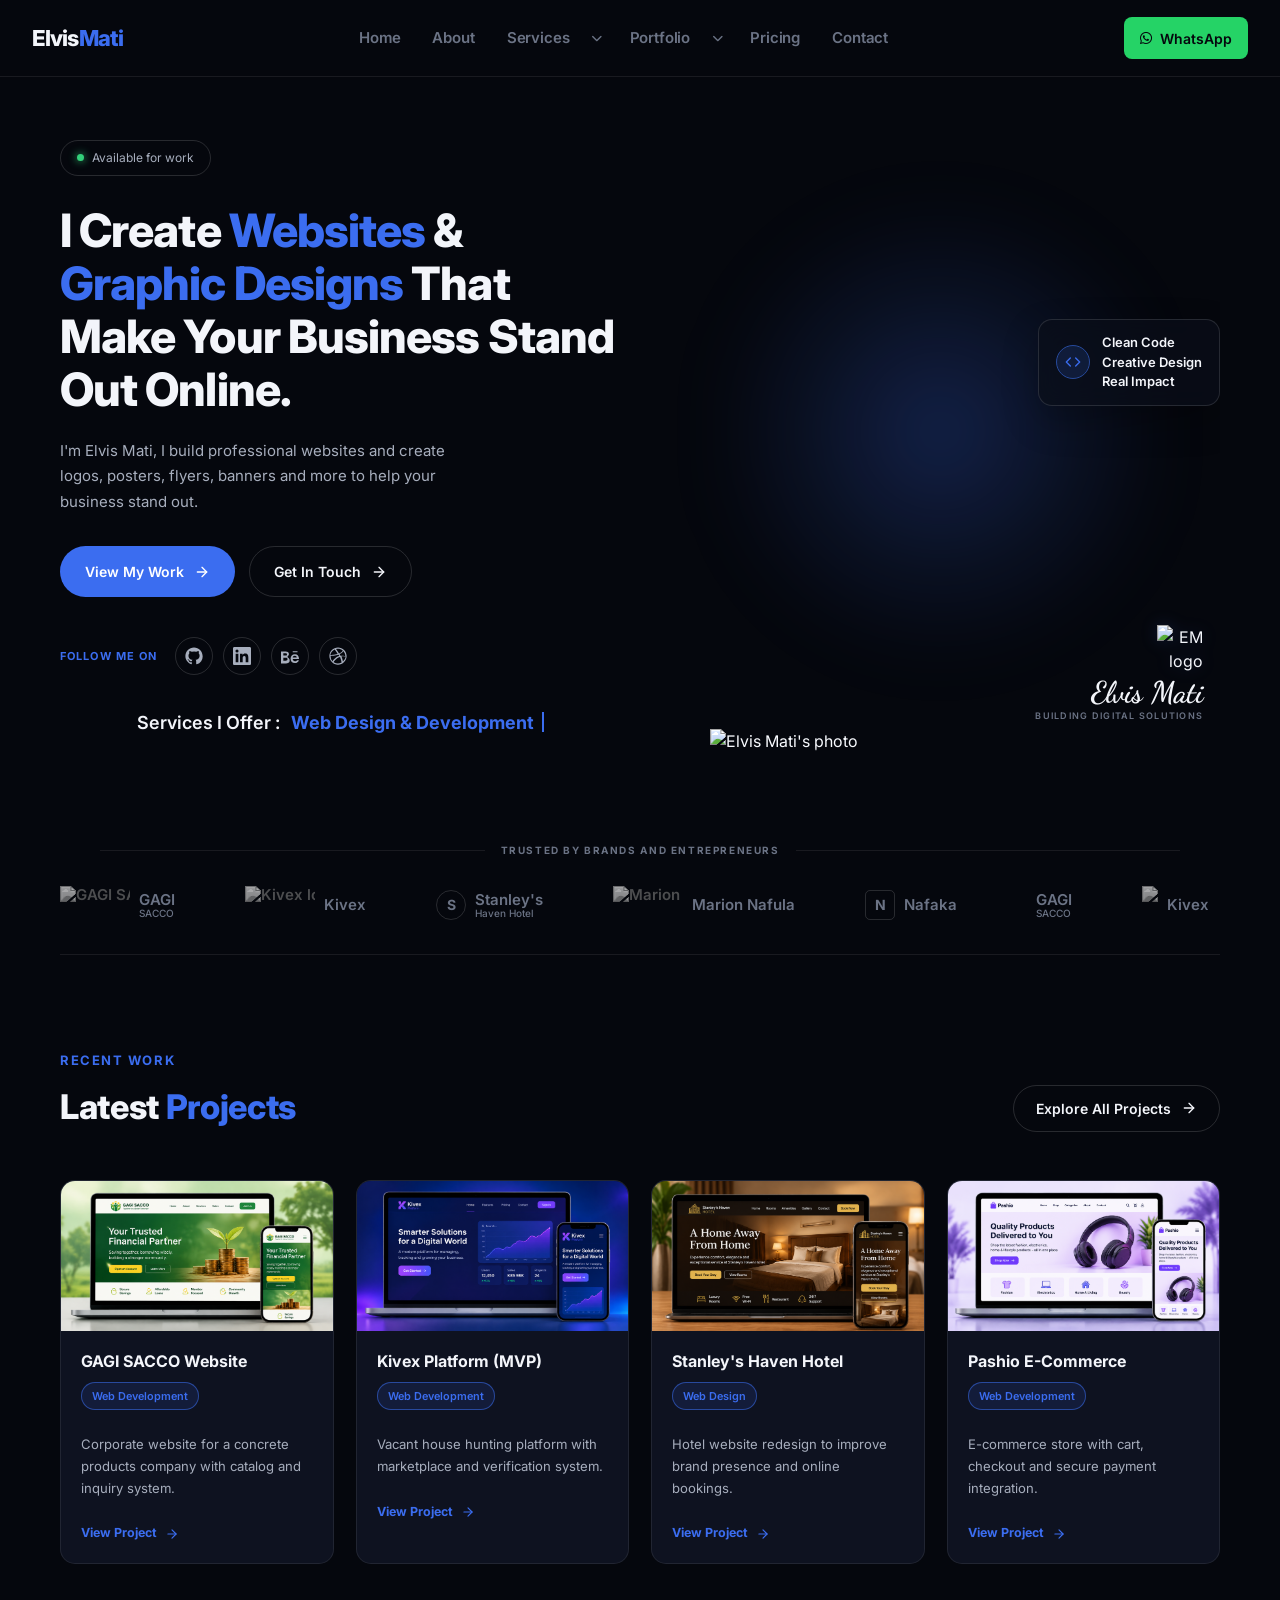
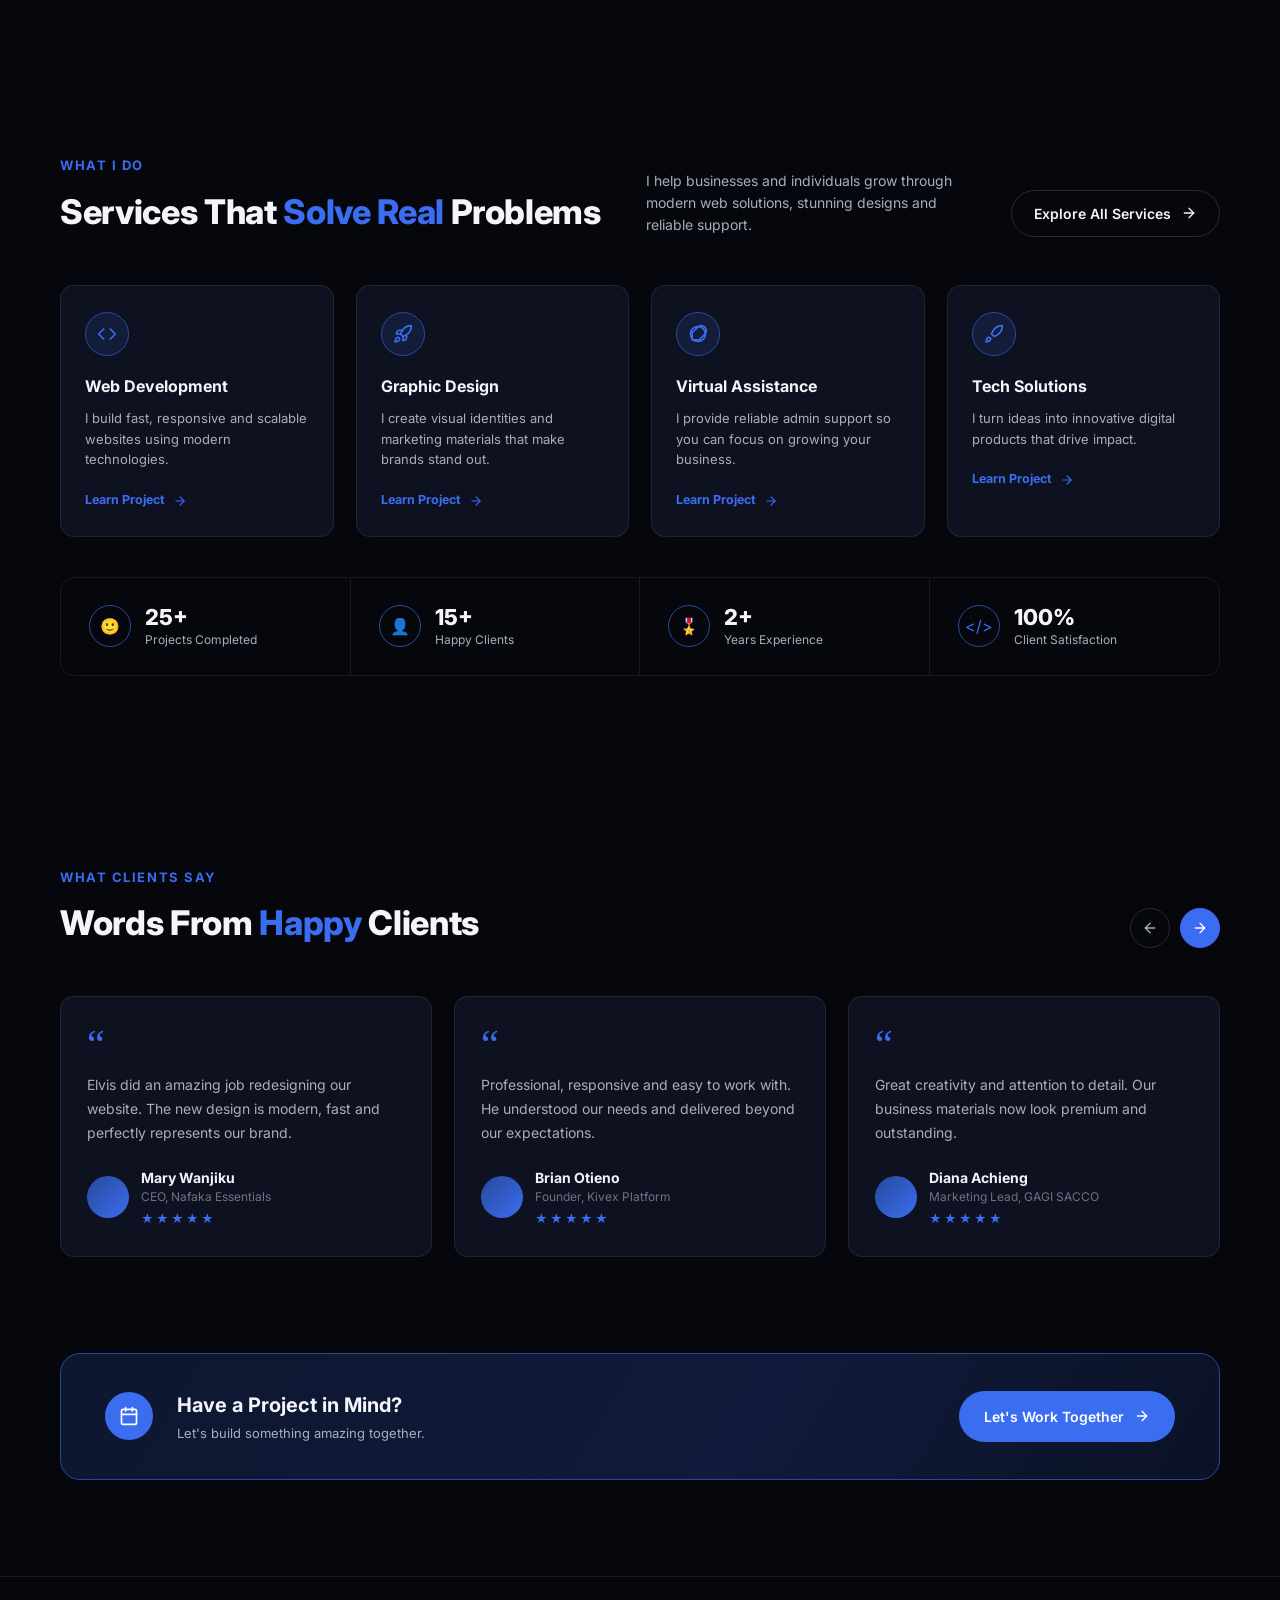
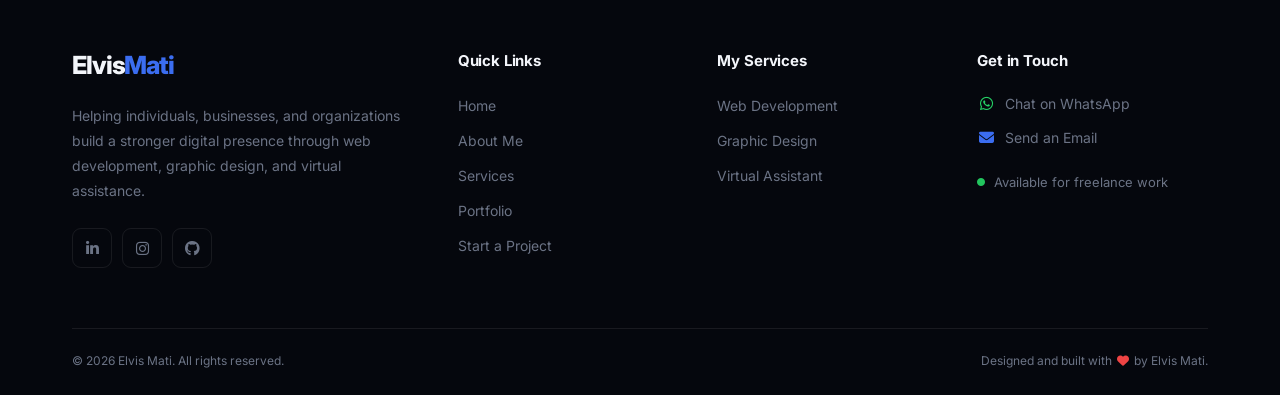
==== commit 9a8eb588: "Add project thumbnails to latest projects section" ====
--- a/index.html
+++ b/index.html
@@ -436,68 +436,155 @@
 
   <!-- ============ LATEST PROJECTS ============ -->
   <section class="section" id="projects">
-  <div class="section-head">
-  <div>
-    <p class="eyebrow">Recent Work</p>
-    <h2 class="section-title">Latest <span class="accent">Projects</span></h2>
-  </div>
-  <a href="#" class="btn btn-outline">
-    Explore All Projects
-    <svg width="16" height="16" viewBox="0 0 24 24" fill="none" stroke="currentColor" stroke-width="2" stroke-linecap="round" stroke-linejoin="round"><line x1="5" y1="12" x2="19" y2="12"></line><polyline points="12 5 19 12 12 19"></polyline></svg>
-  </a>
-  </div>
-
-  <div class="project-grid">
-
-  <article class="project-card">
-    <div class="project-thumb thumb-gagi"></div>
-    <div class="project-body">
-      <h3>GAGI SACCO Website</h3>
-      <span class="tag">Web Development</span>
-      <p>Corporate website for a concrete products company with catalog and inquiry system.</p>
-      <a href="#" class="link-arrow">View Project
-        <svg width="14" height="14" viewBox="0 0 24 24" fill="none" stroke="currentColor" stroke-width="2" stroke-linecap="round" stroke-linejoin="round"><line x1="5" y1="12" x2="19" y2="12"></line><polyline points="12 5 19 12 12 19"></polyline></svg>
-      </a>
-    </div>
-  </article>
-
-  <article class="project-card">
-    <div class="project-thumb thumb-kivex"></div>
-    <div class="project-body">
-      <h3>Kivex Platform (MVP)</h3>
-      <span class="tag">Web Development</span>
-      <p>Vacant house hunting platform with marketplace and verification system.</p>
-      <a href="#" class="link-arrow">View Project
-        <svg width="14" height="14" viewBox="0 0 24 24" fill="none" stroke="currentColor" stroke-width="2" stroke-linecap="round" stroke-linejoin="round"><line x1="5" y1="12" x2="19" y2="12"></line><polyline points="12 5 19 12 12 19"></polyline></svg>
-      </a>
-    </div>
-  </article>
-
-  <article class="project-card">
-    <div class="project-thumb thumb-stanleys"></div>
-    <div class="project-body">
-      <h3>Stanley's Haven Hotel</h3>
-      <span class="tag">Web Design</span>
-      <p>Hotel website redesign to improve brand presence and online bookings.</p>
-      <a href="#" class="link-arrow">View Project
-        <svg width="14" height="14" viewBox="0 0 24 24" fill="none" stroke="currentColor" stroke-width="2" stroke-linecap="round" stroke-linejoin="round"><line x1="5" y1="12" x2="19" y2="12"></line><polyline points="12 5 19 12 12 19"></polyline></svg>
-      </a>
-    </div>
-  </article>
-
-  <article class="project-card">
-    <div class="project-thumb thumb-pashio"></div>
-    <div class="project-body">
-      <h3>Pashio E-Commerce</h3>
-      <span class="tag">Web Development</span>
-      <p>E-commerce store with cart, checkout and secure payment integration.</p>
-      <a href="#" class="link-arrow">View Project
-        <svg width="14" height="14" viewBox="0 0 24 24" fill="none" stroke="currentColor" stroke-width="2" stroke-linecap="round" stroke-linejoin="round"><line x1="5" y1="12" x2="19" y2="12"></line><polyline points="12 5 19 12 12 19"></polyline></svg>
-      </a>
-    </div>
-  </article>
-
-  </div>
+      <div class="section-head">
+          <div>
+              <p class="eyebrow">Recent Work</p>
+              <h2 class="section-title">
+                  Latest <span class="accent">Projects</span>
+              </h2>
+          </div>
+
+          <a href="#" class="btn btn-outline">
+              Explore All Projects
+              <svg width="16" height="16" viewBox="0 0 24 24" fill="none"
+                  stroke="currentColor" stroke-width="2"
+                  stroke-linecap="round" stroke-linejoin="round">
+                  <line x1="5" y1="12" x2="19" y2="12"></line>
+                  <polyline points="12 5 19 12 12 19"></polyline>
+              </svg>
+          </a>
+      </div>
+
+      <div class="project-grid">
+
+          <!-- GAGI SACCO -->
+          <article class="project-card">
+              <div class="project-thumb">
+                  <img
+                      src="assets/images/project images/gagi-sacco-project.png"
+                      alt="GAGI SACCO Website"
+                      loading="lazy"
+                  >
+              </div>
+
+              <div class="project-body">
+                  <h3>GAGI SACCO Website</h3>
+                  <span class="tag">Web Development</span>
+
+                  <p>
+                      Corporate website for a concrete products company with
+                      catalog and inquiry system.
+                  </p>
+
+                  <a href="#" class="link-arrow">
+                      View Project
+                      <svg width="14" height="14" viewBox="0 0 24 24"
+                          fill="none" stroke="currentColor" stroke-width="2"
+                          stroke-linecap="round" stroke-linejoin="round">
+                          <line x1="5" y1="12" x2="19" y2="12"></line>
+                          <polyline points="12 5 19 12 12 19"></polyline>
+                      </svg>
+                  </a>
+              </div>
+          </article>
+
+
+          <!-- KIVEX -->
+          <article class="project-card">
+              <div class="project-thumb">
+                  <img
+                      src="assets/images/project images/kivex-project.png"
+                      alt="Kivex Platform MVP"
+                      loading="lazy"
+                  >
+              </div>
+
+              <div class="project-body">
+                  <h3>Kivex Platform (MVP)</h3>
+                  <span class="tag">Web Development</span>
+
+                  <p>
+                      Vacant house hunting platform with marketplace and
+                      verification system.
+                  </p>
+
+                  <a href="#" class="link-arrow">
+                      View Project
+                      <svg width="14" height="14" viewBox="0 0 24 24"
+                          fill="none" stroke="currentColor" stroke-width="2"
+                          stroke-linecap="round" stroke-linejoin="round">
+                          <line x1="5" y1="12" x2="19" y2="12"></line>
+                          <polyline points="12 5 19 12 12 19"></polyline>
+                      </svg>
+                  </a>
+              </div>
+          </article>
+
+
+          <!-- STANLEY'S HAVEN -->
+          <article class="project-card">
+              <div class="project-thumb">
+                  <img
+                      src="assets/images/project images/stanely's-haven-project.png"
+                      alt="Stanley's Haven Hotel Website"
+                      loading="lazy"
+                  >
+              </div>
+
+              <div class="project-body">
+                  <h3>Stanley's Haven Hotel</h3>
+                  <span class="tag">Web Design</span>
+
+                  <p>
+                      Hotel website redesign to improve brand presence and
+                      online bookings.
+                  </p>
+
+                  <a href="#" class="link-arrow">
+                      View Project
+                      <svg width="14" height="14" viewBox="0 0 24 24"
+                          fill="none" stroke="currentColor" stroke-width="2"
+                          stroke-linecap="round" stroke-linejoin="round">
+                          <line x1="5" y1="12" x2="19" y2="12"></line>
+                          <polyline points="12 5 19 12 12 19"></polyline>
+                      </svg>
+                  </a>
+              </div>
+          </article>
+
+
+          <!-- PASHIO -->
+          <article class="project-card">
+              <div class="project-thumb">
+                  <img
+                      src="assets/images/project images/pashio-project.png"
+                      alt="Pashio E-Commerce Website"
+                      loading="lazy"
+                  >
+              </div>
+
+              <div class="project-body">
+                  <h3>Pashio E-Commerce</h3>
+                  <span class="tag">Web Development</span>
+
+                  <p>
+                      E-commerce store with cart, checkout and secure payment
+                      integration.
+                  </p>
+
+                  <a href="#" class="link-arrow">
+                      View Project
+                      <svg width="14" height="14" viewBox="0 0 24 24"
+                          fill="none" stroke="currentColor" stroke-width="2"
+                          stroke-linecap="round" stroke-linejoin="round">
+                          <line x1="5" y1="12" x2="19" y2="12"></line>
+                          <polyline points="12 5 19 12 12 19"></polyline>
+                      </svg>
+                  </a>
+              </div>
+          </article>
+
+      </div>
   </section>
 
   <!-- ============ SERVICES ============ -->
--- a/css/home.css
+++ b/css/home.css
@@ -785,4 +785,223 @@
 .cta-text p {
   font-size: 13px;
   color: var(--text-dim);
+}
+
+/* ==========================================================
+   PROJECT THUMBNAILS
+   ========================================================== */
+
+.project-thumb {
+    position: relative;
+    width: 100%;
+    height: 150px;
+    overflow: hidden;
+    background: var(--card-bg);
+}
+
+.project-thumb img {
+    display: block;
+    width: 100%;
+    height: 100%;
+    object-fit: cover;
+    object-position: center;
+    transition: transform 0.4s ease;
+}
+
+.project-card:hover .project-thumb img {
+    transform: scale(1.04);
+}
+
+/* ==========================================================
+   PROJECT GRID
+   ========================================================== */
+
+.project-grid {
+    display: grid;
+    grid-template-columns: repeat(4, minmax(0, 1fr));
+    gap: 22px;
+}
+
+
+/* ==========================================================
+   PROJECT CARD
+   ========================================================== */
+
+.project-card {
+    min-width: 0;
+    overflow: hidden;
+    border: 1px solid var(--border);
+    border-radius: 15px;
+    background: var(--card-bg);
+    transition:
+        transform 0.25s ease,
+        border-color 0.25s ease,
+        box-shadow 0.25s ease;
+}
+
+.project-card:hover {
+    transform: translateY(-5px);
+    border-color: rgba(59, 109, 240, 0.35);
+    box-shadow: 0 18px 45px rgba(0, 0, 0, 0.2);
+}
+
+
+/* ==========================================================
+   PROJECT IMAGE / THUMBNAIL
+   ========================================================== */
+
+.project-thumb {
+    width: 100%;
+    aspect-ratio: 16 / 9;
+    overflow: hidden;
+    background-position: center;
+    background-size: cover;
+    background-repeat: no-repeat;
+}
+
+
+/* Your project images */
+
+.thumb-gagi {
+    background-image: url("../images/project\ images/gagi.png");
+}
+
+.thumb-kivex {
+    background-image: url("../images/project\ images/kivex.png");
+}
+
+.thumb-stanleys {
+    background-image: url("../images/project\ images/stanleys.png");
+}
+
+.thumb-pashio {
+    background-image: url("../images/project\ images/pashio.png");
+}
+
+
+/* ==========================================================
+   PROJECT BODY
+   ========================================================== */
+
+.project-body {
+    padding: 20px;
+}
+
+.project-body h3 {
+    margin: 0 0 10px;
+    color: var(--text);
+    font-size: 1rem;
+    line-height: 1.35;
+}
+
+.project-body p {
+    margin: 12px 0 20px;
+    color: var(--text-dim);
+    font-size: 0.82rem;
+    line-height: 1.65;
+}
+
+
+/* ==========================================================
+   PROJECT TAG
+   ========================================================== */
+
+.project-card .tag {
+    display: inline-flex;
+    align-items: center;
+    padding: 5px 10px;
+    border: 1px solid rgba(59, 109, 240, 0.55);
+    border-radius: 999px;
+    color: var(--accent);
+    font-size: 0.68rem;
+    font-weight: 600;
+}
+
+
+/* ==========================================================
+   PROJECT LINK
+   ========================================================== */
+
+.link-arrow {
+    display: inline-flex;
+    align-items: center;
+    gap: 8px;
+    color: var(--accent);
+    font-size: 0.78rem;
+    font-weight: 700;
+    text-decoration: none;
+    transition: gap 0.2s ease;
+}
+
+.link-arrow:hover {
+    gap: 12px;
+}
+
+.link-arrow svg {
+    flex: 0 0 auto;
+}
+
+
+/* ==========================================================
+   TABLET
+   ========================================================== */
+
+@media (max-width: 1100px) {
+
+    .project-grid {
+        grid-template-columns: repeat(2, minmax(0, 1fr));
+        gap: 20px;
+    }
+
+}
+
+
+/* ==========================================================
+   MOBILE
+   ========================================================== */
+
+@media (max-width: 700px) {
+
+    .project-grid {
+        grid-template-columns: 1fr;
+        gap: 20px;
+    }
+
+    .project-card {
+        width: 100%;
+    }
+
+    .project-thumb {
+        aspect-ratio: 16 / 9;
+    }
+
+    .project-body {
+        padding: 20px;
+    }
+
+}
+
+
+/* ==========================================================
+   SMALL MOBILE
+   ========================================================== */
+
+@media (max-width: 450px) {
+
+    .project-grid {
+        gap: 16px;
+    }
+
+    .project-body {
+        padding: 18px;
+    }
+
+    .project-body h3 {
+        font-size: 0.95rem;
+    }
+
+    .project-body p {
+        font-size: 0.8rem;
+    }
+
 }
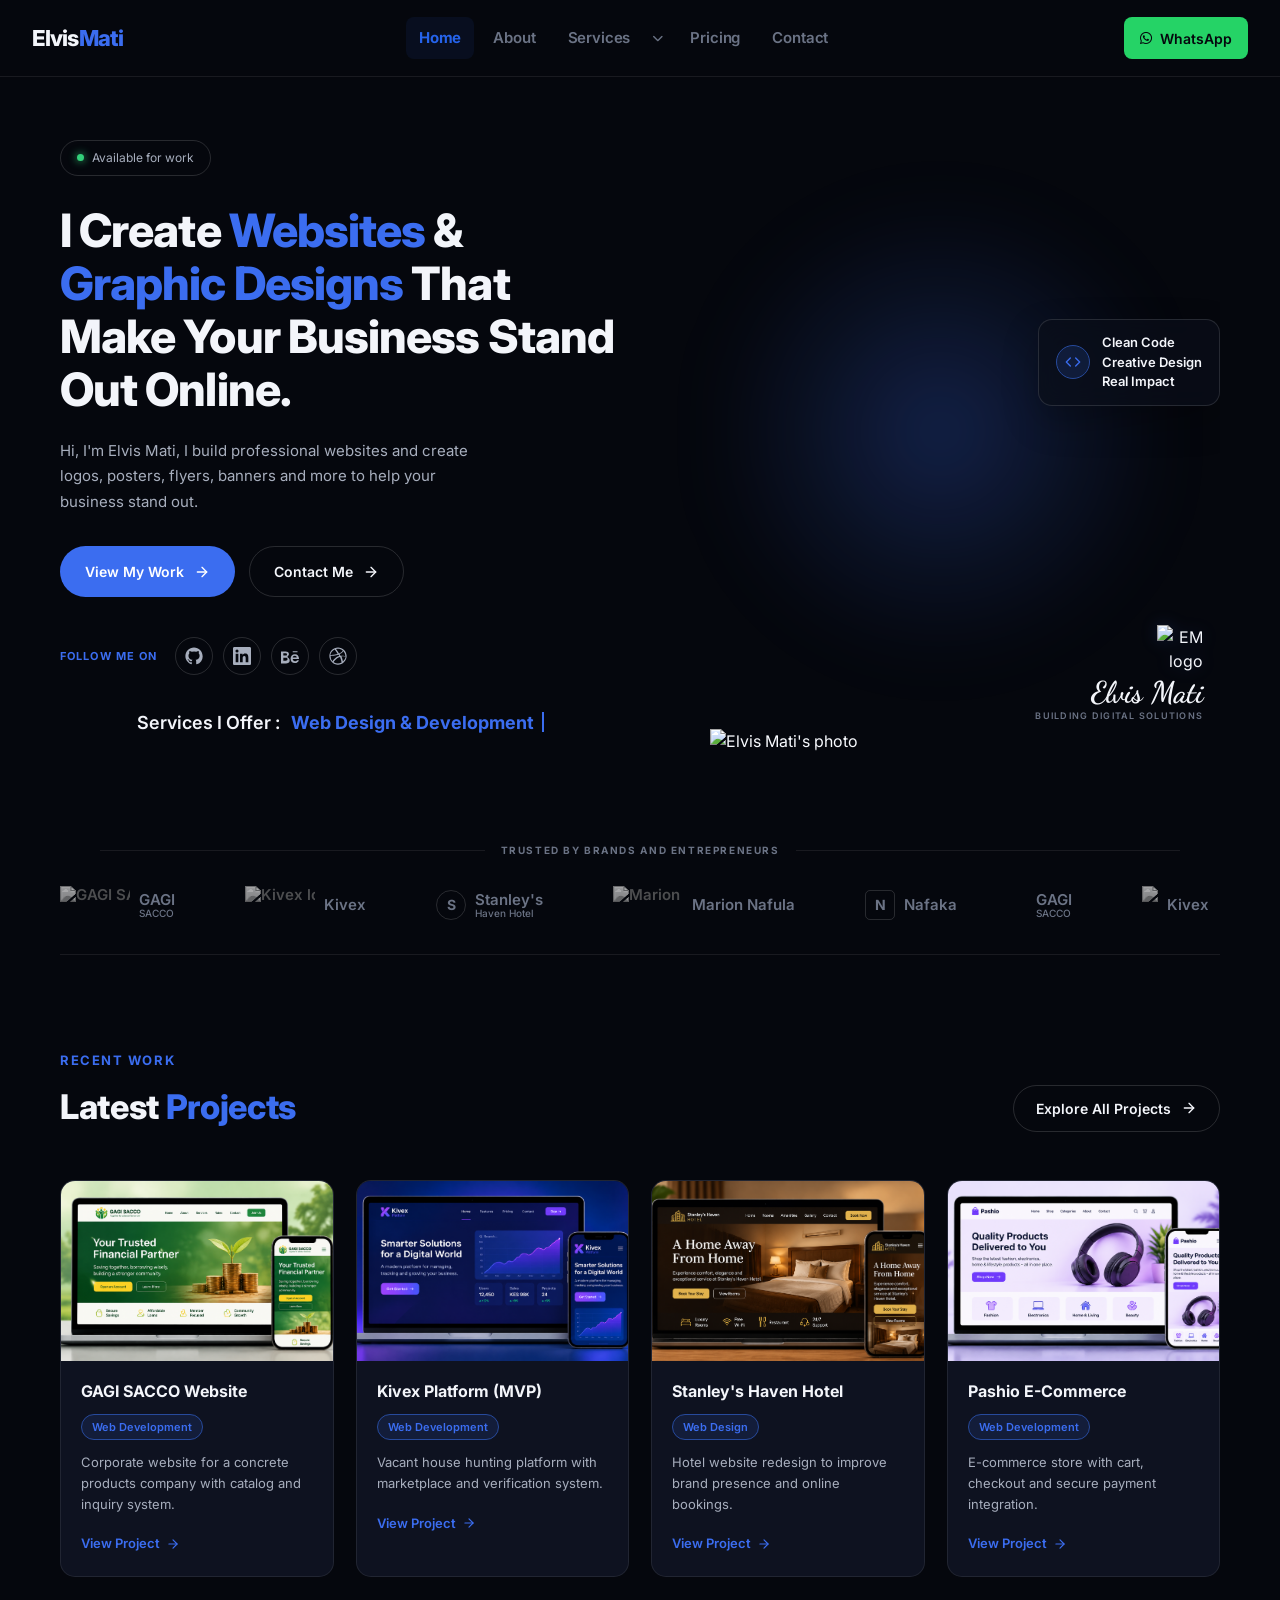
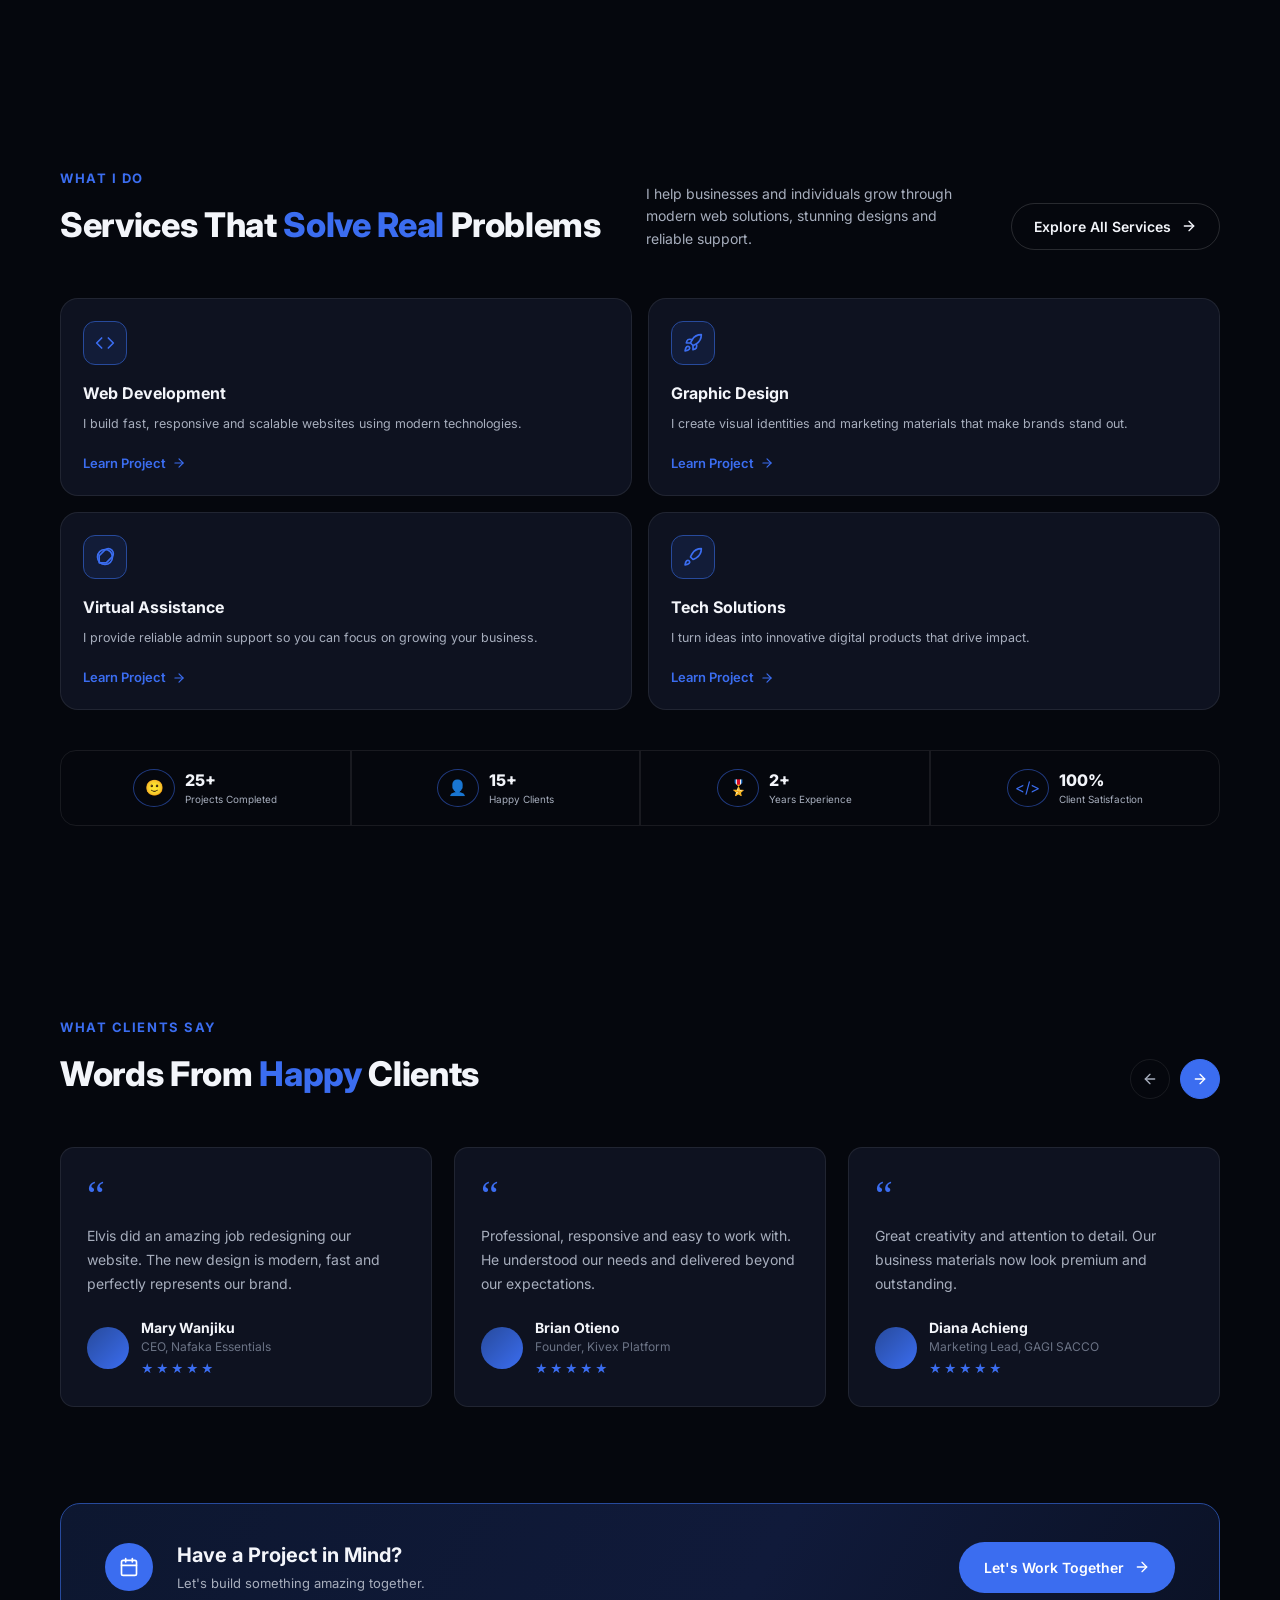
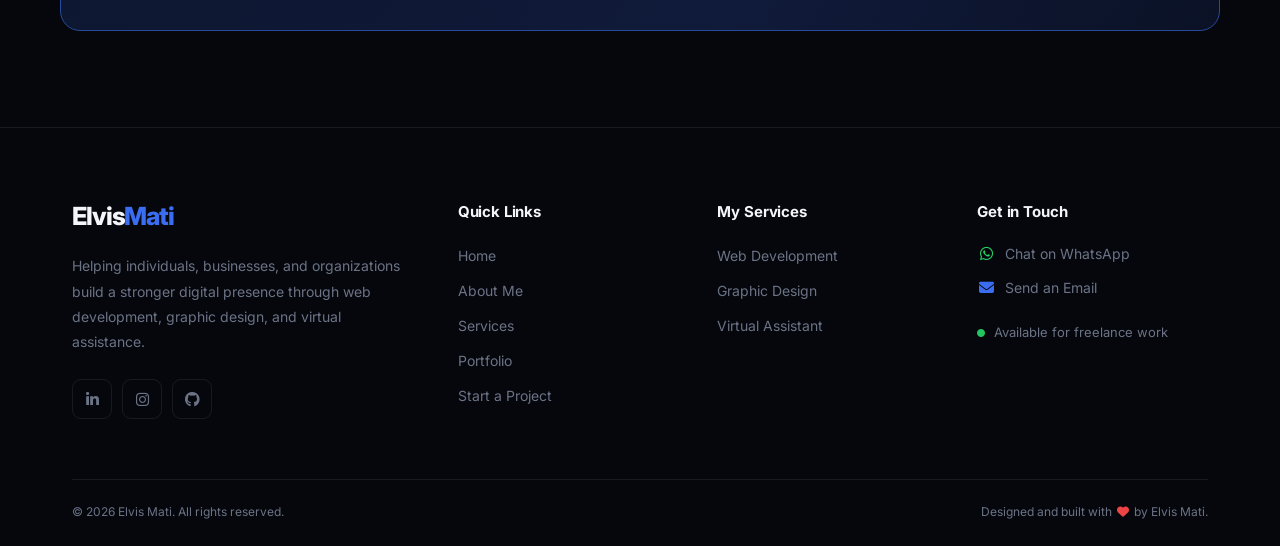
==== commit 4951243d: "Update portfolio pages and latest design changes" ====
--- a/index.html
+++ b/index.html
@@ -17,10 +17,10 @@
 >
 
 <!-- Base styles first, then responsive overrides -->
- <link rel="stylesheet" href="css/style1.css">
+<link rel="stylesheet" href="css/style.css">
 <link rel="stylesheet" href="css/home.css">
 <link rel="stylesheet" href="css/navbar.css">
-<link rel="stylesheet" href="css/responsiveness.css">
+<link rel="stylesheet" href="css/responsive.css">
 <link rel="stylesheet" href="css/footer.css">
 </head>
 <body>
@@ -112,6 +112,7 @@
                       PORTFOLIO DROPDOWN
                   ====================================== -->
 
+                  <!--
                   <li class="dropdown">
 
                       <div class="dropdown-trigger">
@@ -154,7 +155,7 @@
 
                       </ul>
 
-                  </li>
+                  </li>-->
 
 
                   <!-- PRICING -->
@@ -255,16 +256,16 @@
   </h1>
 
   <p class="hero-text">
-    I'm Elvis Mati, I build professional websites and create logos, posters, flyers, banners and more to help your business stand out.
+    Hi, I'm Elvis Mati, I build professional websites and create logos, posters, flyers, banners and more to help your business stand out.
   </p>
 
   <div class="hero-actions">
-    <a href="#projects" class="btn btn-primary">
+    <a href="projects.html" class="btn btn-primary">
       View My Work
       <svg width="16" height="16" viewBox="0 0 24 24" fill="none" stroke="currentColor" stroke-width="2" stroke-linecap="round" stroke-linejoin="round"><line x1="5" y1="12" x2="19" y2="12"></line><polyline points="12 5 19 12 12 19"></polyline></svg>
     </a>
-    <a href="#contact" class="btn btn-secondary">
-      Get In Touch
+    <a href="contact.html" class="btn btn-secondary">
+      Contact Me
       <svg width="16" height="16" viewBox="0 0 24 24" fill="none" stroke="currentColor" stroke-width="2" stroke-linecap="round" stroke-linejoin="round"><line x1="5" y1="12" x2="19" y2="12"></line><polyline points="12 5 19 12 12 19"></polyline></svg>
     </a>
   </div>
@@ -272,16 +273,16 @@
   <div class="hero-social">
     <span class="social-label">Follow Me On</span>
     <div class="social-icons">
-      <a href="#" class="social-icon" aria-label="GitHub">
+      <a href="https://github.com/elvismati" class="social-icon" aria-label="GitHub" target="_blank">
         <svg width="18" height="18" viewBox="0 0 24 24" fill="currentColor"><path d="M12 .5C5.65.5.5 5.65.5 12c0 5.08 3.29 9.39 7.86 10.91.57.1.78-.25.78-.55v-2.15c-3.2.7-3.87-1.36-3.87-1.36-.53-1.34-1.29-1.7-1.29-1.7-1.05-.72.08-.7.08-.7 1.16.08 1.77 1.19 1.77 1.19 1.03 1.77 2.7 1.26 3.36.96.1-.75.4-1.26.73-1.55-2.56-.29-5.25-1.28-5.25-5.7 0-1.26.45-2.29 1.19-3.09-.12-.29-.52-1.47.11-3.06 0 0 .97-.31 3.18 1.18a11 11 0 0 1 5.79 0c2.21-1.49 3.18-1.18 3.18-1.18.63 1.59.23 2.77.11 3.06.74.8 1.19 1.83 1.19 3.09 0 4.43-2.7 5.4-5.27 5.69.42.36.78 1.07.78 2.16v3.2c0 .3.21.66.79.55A10.51 10.51 0 0 0 23.5 12c0-6.35-5.15-11.5-11.5-11.5z"/></svg>
       </a>
-      <a href="#" class="social-icon" aria-label="LinkedIn">
+      <a href="https://www.linkedin.com/in/elvismati/" class="social-icon" aria-label="LinkedIn" target="_blank">
         <svg width="18" height="18" viewBox="0 0 24 24" fill="currentColor"><path d="M20.45 20.45h-3.55v-5.57c0-1.33-.02-3.04-1.85-3.04-1.85 0-2.14 1.45-2.14 2.94v5.67H9.36V9h3.41v1.56h.05c.47-.9 1.63-1.85 3.36-1.85 3.6 0 4.27 2.37 4.27 5.45v6.29zM5.34 7.43a2.06 2.06 0 1 1 0-4.12 2.06 2.06 0 0 1 0 4.12zM7.12 20.45H3.56V9h3.56v11.45zM22.22 0H1.77C.79 0 0 .77 0 1.73v20.54C0 23.23.79 24 1.77 24h20.45c.98 0 1.78-.77 1.78-1.73V1.73C24 .77 23.2 0 22.22 0z"/></svg>
       </a>
-      <a href="#" class="social-icon" aria-label="Behance">
+      <a href="https://www.behance.net/elvismati1" class="social-icon" aria-label="Behance" target="_blank">
         <svg width="18" height="18" viewBox="0 0 24 24" fill="currentColor"><path d="M22 7.14h-6.4V5.5H22v1.64zM8.86 12.1c1.1-.55 1.72-1.42 1.72-2.75 0-2.63-1.96-3.5-4.27-3.5H0v16.3h6.6c2.5 0 5-1.16 5-4.05 0-1.8-.87-3.34-2.74-4zM3.1 8.35h2.94c1.02 0 1.94.29 1.94 1.5 0 1.13-.78 1.6-1.83 1.6H3.1V8.35zm3.36 9.85H3.1v-3.75h3.45c1.25 0 2.13.55 2.13 1.9 0 1.36-1 1.85-2.22 1.85zM24 15.65c0-3.35-1.94-6.1-5.5-6.1-3.4 0-5.75 2.55-5.75 5.95 0 3.5 2.2 5.9 5.8 5.9 2.66 0 4.6-1.2 5.35-3.75h-2.65c-.25.8-1.24 1.4-2.63 1.4-1.83 0-2.87-1.05-2.98-2.9H24v-.5zm-8.36-1.6c.17-1.5 1.1-2.45 2.8-2.45 1.55 0 2.5 1.08 2.55 2.45h-5.35z"/></svg>
       </a>
-      <a href="#" class="social-icon" aria-label="Dribbble">
+      <a href="https://dribbble.com/elvismati" class="social-icon" aria-label="Dribbble" target="_blank">
         <svg width="18" height="18" viewBox="0 0 24 24" fill="currentColor"><path d="M12 .5C5.65.5.5 5.65.5 12S5.65 23.5 12 23.5 23.5 18.35 23.5 12 18.35.5 12 .5zm7.6 5.4a9.9 9.9 0 0 1 2.15 6.1c-.31-.06-3.4-.69-6.53-.3-.14-.32-.27-.65-.42-.98-.19-.43-.4-.87-.61-1.3 3.44-1.4 5-3.42 5.41-4.52zm-7.6-3.6c2.42 0 4.63.9 6.32 2.38-.36 1-1.75 2.8-4.99 4.06a45.7 45.7 0 0 0-3.93-6.16c.84-.19 1.7-.28 2.6-.28zm-4.34.98a44 44 0 0 1 3.93 6.13c-4.96 1.32-9.34 1.3-9.81 1.3a9.98 9.98 0 0 1 5.88-7.43zM2.1 12.02v-.29c.44.01 5.55.08 10.85-1.5.3.59.58 1.19.85 1.79-.14.04-.28.09-.42.14-5.5 1.78-8.42 6.65-8.67 7.08a9.94 9.94 0 0 1-2.61-7.22zm4.14 8.19c.2-.42 2.53-4.9 8.4-6.8.03-.01.05-.02.08-.02a37.8 37.8 0 0 1 2.09 7.34 9.94 9.94 0 0 1-10.57-.52zm12.35-.85a41.1 41.1 0 0 0-1.94-6.93c2.9-.46 5.44.3 5.75.4a10.03 10.03 0 0 1-3.81 6.53z"/></svg>
       </a>
     </div>
@@ -802,7 +803,7 @@
                         </a>
 
                         <a
-                            href="https://github.com/sonraz"
+                            href="https://github.com/elvismati"
                             aria-label="Visit my GitHub profile"
                             target="_blank"
                             rel="noopener noreferrer"
--- a/css/style.css
+++ b/css/style.css
@@ -0,0 +1,159 @@
+/* =========================================================
+   HOME.CSS — base (desktop) styles for Elvis Mati portfolio
+   Design tokens: dark navy background, single blue accent,
+   Inter for UI text, Dancing Script for the signature.
+========================================================= */
+
+:root {
+  /* ---- Color tokens ---- */
+  --bg: #05070d;              /* page background */
+  --bg-panel: #0b0f1a;        /* slightly raised panels (trusted strip, cta) */
+  --card-bg: #0e1220;         /* card surfaces */
+  --card-bg-alt: #10162a;     /* icon chips / stat circles */
+  --border: rgba(255, 255, 255, 0.08);
+  --border-strong: rgba(255, 255, 255, 0.14);
+  --text: #f3f5fa;            /* primary text */
+  --text-dim: #a7aebd;        /* secondary/body text */
+  --text-faint: #6b7385;      /* muted/labels */
+  --accent: #3b6df0;          /* primary blue */
+  --accent-soft: #274a9c;     /* darker blue for gradients/borders */
+  --accent-glow: rgba(59, 109, 240, 0.35);
+
+  /* ---- Type ---- */
+  --font-body: "Inter", -apple-system, BlinkMacSystemFont, "Segoe UI", sans-serif;
+  --font-script: "Dancing Script", cursive;
+
+  /* ---- Layout ---- */
+  --max-width: 1240px;
+  --radius-sm: 8px;
+  --radius-md: 14px;
+  --radius-lg: 20px;
+  --radius-pill: 999px;
+}
+
+/* ---------- Reset ---------- */
+* {
+  margin: 0;
+  padding: 0;
+  box-sizing: border-box;
+}
+
+html {
+  scroll-behavior: smooth;
+}
+
+body {
+  background: var(--bg);
+  color: var(--text);
+  font-family: var(--font-body);
+  line-height: 1.5;
+  -webkit-font-smoothing: antialiased;
+  overflow-x: hidden;
+}
+
+img, svg { display: block; max-width: 100%; }
+
+a { color: inherit; text-decoration: none; }
+
+ul { list-style: none; }
+
+button { font: inherit; cursor: pointer; }
+
+/* Visible keyboard focus for accessibility */
+a:focus-visible,
+button:focus-visible {
+  outline: 2px solid var(--accent);
+  outline-offset: 2px;
+  border-radius: var(--radius-sm);
+}
+
+.accent { color: var(--accent); }
+
+/* ---------- Shared layout helpers ---------- */
+.section {
+  max-width: var(--max-width);
+  margin: 0 auto;
+  padding: 96px 40px;
+}
+
+.eyebrow {
+  font-size: 13px;
+  font-weight: 700;
+  letter-spacing: 0.12em;
+  text-transform: uppercase;
+  color: var(--accent);
+  margin-bottom: 10px;
+}
+
+.section-title {
+  font-size: 34px;
+  font-weight: 800;
+  letter-spacing: -0.01em;
+}
+
+.section-head {
+  display: flex;
+  align-items: flex-end;
+  justify-content: space-between;
+  gap: 24px;
+  margin-bottom: 48px;
+  flex-wrap: wrap;
+}
+
+.section-desc {
+  max-width: 320px;
+  color: var(--text-dim);
+  font-size: 14px;
+  line-height: 1.6;
+}
+
+/* ---------- Buttons ---------- */
+.btn {
+  display: inline-flex;
+  align-items: center;
+  gap: 10px;
+  padding: 14px 24px;
+  border-radius: var(--radius-pill);
+  font-weight: 600;
+  font-size: 14px;
+  white-space: nowrap;
+  border: 1px solid transparent;
+  transition: transform 0.2s ease, background 0.2s ease, border-color 0.2s ease;
+}
+
+.btn svg { flex-shrink: 0; transition: transform 0.2s ease; }
+
+.btn:hover svg { transform: translateX(3px); }
+
+.btn-primary {
+  background: var(--accent);
+  color: #fff;
+}
+
+.btn-primary:hover {
+  background: #4a7bff;
+  transform: translateY(-1px);
+}
+
+.btn-secondary {
+  background: transparent;
+  border-color: var(--border-strong);
+  color: var(--text);
+}
+
+.btn-secondary:hover {
+  border-color: var(--accent);
+  background: rgba(59, 109, 240, 0.08);
+}
+
+.btn-outline {
+  background: transparent;
+  border-color: var(--border-strong);
+  color: var(--text);
+  padding: 12px 22px;
+}
+
+.btn-outline:hover {
+  border-color: var(--accent);
+  color: var(--accent);
+}
--- a/css/home.css
+++ b/css/home.css
@@ -845,114 +845,53 @@
     box-shadow: 0 18px 45px rgba(0, 0, 0, 0.2);
 }
 
-
 /* ==========================================================
-   PROJECT IMAGE / THUMBNAIL
+   TESTIMONIAL SECTION
    ========================================================== */
 
-.project-thumb {
-    width: 100%;
-    aspect-ratio: 16 / 9;
-    overflow: hidden;
-    background-position: center;
-    background-size: cover;
-    background-repeat: no-repeat;
-}
-
-
-/* Your project images */
-
-.thumb-gagi {
-    background-image: url("../images/project\ images/gagi.png");
-}
-
-.thumb-kivex {
-    background-image: url("../images/project\ images/kivex.png");
-}
-
-.thumb-stanleys {
-    background-image: url("../images/project\ images/stanleys.png");
-}
-
-.thumb-pashio {
-    background-image: url("../images/project\ images/pashio.png");
-}
-
-
-/* ==========================================================
-   PROJECT BODY
-   ========================================================== */
-
-.project-body {
-    padding: 20px;
-}
-
-.project-body h3 {
-    margin: 0 0 10px;
-    color: var(--text);
-    font-size: 1rem;
-    line-height: 1.35;
-}
-
-.project-body p {
-    margin: 12px 0 20px;
+#testimonials .section-head {
+    display: flex;
+    align-items: flex-end;
+    justify-content: space-between;
+    gap: 30px;
+}
+
+#testimonials .carousel-controls {
+    display: flex;
+    align-items: center;
+    gap: 10px;
+    flex: 0 0 auto;
+    margin-left: auto;
+}
+
+#testimonials .carousel-btn {
+    display: grid;
+    width: 40px;
+    height: 40px;
+    padding: 0;
+    place-items: center;
+    border: 1px solid var(--border);
+    border-radius: 50%;
+    background: transparent;
     color: var(--text-dim);
-    font-size: 0.82rem;
-    line-height: 1.65;
-}
-
-
-/* ==========================================================
-   PROJECT TAG
-   ========================================================== */
-
-.project-card .tag {
-    display: inline-flex;
-    align-items: center;
-    padding: 5px 10px;
-    border: 1px solid rgba(59, 109, 240, 0.55);
-    border-radius: 999px;
+    cursor: pointer;
+    transition:
+        background 0.2s ease,
+        border-color 0.2s ease,
+        color 0.2s ease,
+        transform 0.2s ease;
+}
+
+#testimonials .carousel-btn:hover {
+    border-color: var(--accent);
     color: var(--accent);
-    font-size: 0.68rem;
-    font-weight: 600;
-}
-
-
-/* ==========================================================
-   PROJECT LINK
-   ========================================================== */
-
-.link-arrow {
-    display: inline-flex;
-    align-items: center;
-    gap: 8px;
-    color: var(--accent);
-    font-size: 0.78rem;
-    font-weight: 700;
-    text-decoration: none;
-    transition: gap 0.2s ease;
-}
-
-.link-arrow:hover {
-    gap: 12px;
-}
-
-.link-arrow svg {
-    flex: 0 0 auto;
-}
-
-
-/* ==========================================================
-   TABLET
-   ========================================================== */
-
-@media (max-width: 1100px) {
-
-    .project-grid {
-        grid-template-columns: repeat(2, minmax(0, 1fr));
-        gap: 20px;
-    }
-
+    transform: translateY(-2px);
+}
+
+#testimonials .carousel-btn.active {
+    border-color: var(--accent);
+    background: var(--accent);
+    color: #fff;
 }
 
 
@@ -960,48 +899,23 @@
    MOBILE
    ========================================================== */
 
-@media (max-width: 700px) {
-
-    .project-grid {
-        grid-template-columns: 1fr;
-        gap: 20px;
+@media (max-width: 600px) {
+
+    #testimonials .section-head {
+        align-items: flex-end;
     }
 
-    .project-card {
-        width: 100%;
+    #testimonials .carousel-controls {
+        gap: 7px;
     }
 
-    .project-thumb {
-        aspect-ratio: 16 / 9;
+    #testimonials .carousel-btn {
+        width: 34px;
+        height: 34px;
     }
 
-    .project-body {
-        padding: 20px;
+    #testimonials .carousel-btn svg {
+        width: 13px;
+        height: 13px;
     }
-
-}
-
-
-/* ==========================================================
-   SMALL MOBILE
-   ========================================================== */
-
-@media (max-width: 450px) {
-
-    .project-grid {
-        gap: 16px;
-    }
-
-    .project-body {
-        padding: 18px;
-    }
-
-    .project-body h3 {
-        font-size: 0.95rem;
-    }
-
-    .project-body p {
-        font-size: 0.8rem;
-    }
-
 }
--- a/css/navbar.css
+++ b/css/navbar.css
@@ -1,13 +1,18 @@
 /* =========================================================
    PREMIUM STICKY NAVIGATION
+   Desktop + Tablet + Mobile
 ========================================================= */
 
 .header {
   position: sticky;
+  position: -webkit-sticky;
+
   top: 0;
-  z-index: 1000;
+  left: 0;
 
   width: 100%;
+
+  z-index: 9999;
 
   background: var(--bg);
   border-bottom: 1px solid var(--border);
@@ -15,6 +20,11 @@
   backdrop-filter: blur(16px);
   -webkit-backdrop-filter: blur(16px);
 }
+
+
+/* =========================================================
+   NAVBAR
+========================================================= */
 
 .navbar {
   min-height: 76px;
@@ -26,19 +36,23 @@
   padding: 0 32px;
 }
 
-/* -------------------------
+
+/* =========================================================
    LOGO
-------------------------- */
+========================================================= */
 
 .logo {
   font-size: 22px;
   font-weight: 800;
+
   letter-spacing: -0.04em;
 
   text-decoration: none;
   color: var(--text);
 
   white-space: nowrap;
+
+  flex-shrink: 0;
 }
 
 .logo span {
@@ -46,9 +60,9 @@
 }
 
 
-/* -------------------------
-   MAIN NAV LINKS
-------------------------- */
+/* =========================================================
+   MAIN NAVIGATION
+========================================================= */
 
 .nav-links {
   display: flex;
@@ -60,6 +74,10 @@
   padding: 0;
 
   list-style: none;
+}
+
+.nav-links > li {
+  position: relative;
 }
 
 .nav-links > li > a,
@@ -68,13 +86,16 @@
   align-items: center;
 
   min-height: 42px;
+
   padding: 0 13px;
 
   font-size: 15px;
   font-weight: 600;
+
   letter-spacing: -0.01em;
 
   color: var(--text-faint);
+
   text-decoration: none;
 
   border-radius: 8px;
@@ -90,21 +111,35 @@
   background: var(--surface);
 }
 
-.nav-links > li > a.active {
+
+/* =========================================================
+   ACTIVE LINK
+========================================================= */
+
+.nav-links > li > a.active,
+.dropdown-link.active {
   color: #2563eb;
+
   background: rgba(37, 99, 235, 0.08);
+
   font-weight: 700;
 }
 
-.nav-links > li > a.active:hover {
+.nav-links > li > a.active:hover,
+.dropdown-link.active:hover {
   color: #2563eb;
+
   background: rgba(37, 99, 235, 0.12);
 }
 
 
-/* -------------------------
-   DROPDOWN TRIGGER
-------------------------- */
+/* =========================================================
+   DROPDOWN
+========================================================= */
+
+.dropdown {
+  position: relative;
+}
 
 .dropdown-trigger {
   display: flex;
@@ -122,6 +157,7 @@
   padding: 0;
 
   border: none;
+
   background: transparent;
 
   color: var(--text-faint);
@@ -135,6 +171,8 @@
 
 .dropdown-toggle i {
   font-size: 11px;
+
+  transition: transform 0.2s ease;
 }
 
 .dropdown-toggle:hover {
@@ -142,13 +180,9 @@
 }
 
 
-/* -------------------------
-   DROPDOWN MENU
-------------------------- */
-
-.dropdown {
-  position: relative;
-}
+/* =========================================================
+   DROPDOWN MENU — DESKTOP
+========================================================= */
 
 .dropdown-menu {
   position: absolute;
@@ -164,14 +198,17 @@
   list-style: none;
 
   background: var(--bg);
+
   border: 1px solid var(--border);
 
   border-radius: 12px;
 
-  box-shadow: 0 18px 45px rgba(0, 0, 0, 0.10);
+  box-shadow:
+    0 18px 45px rgba(0, 0, 0, 0.10);
 
   opacity: 0;
   visibility: hidden;
+
   transform: translate(-50%, -8px);
 
   transition:
@@ -192,6 +229,7 @@
   font-weight: 500;
 
   color: var(--text-faint);
+
   text-decoration: none;
 
   border-radius: 7px;
@@ -207,14 +245,16 @@
 }
 
 
-/* Desktop dropdown on hover */
-
-@media (min-width: 769px) {
+/* Desktop dropdown */
+
+@media (min-width: 1025px) {
 
   .dropdown:hover .dropdown-menu,
   .dropdown:focus-within .dropdown-menu {
+
     opacity: 1;
     visibility: visible;
+
     transform: translate(-50%, 0);
   }
 
@@ -224,13 +264,14 @@
 }
 
 
-/* -------------------------
+/* =========================================================
    NAV ACTIONS
-------------------------- */
+========================================================= */
 
 .nav-actions {
   display: flex;
   align-items: center;
+
   gap: 10px;
 }
 
@@ -252,7 +293,8 @@
   padding: 0 12px;
 
   border: 1px solid var(--border);
-  background: transarent;
+
+  background: transparent;
 
   color: var(--text-faint);
 
@@ -269,7 +311,8 @@
 
   padding: 0 16px;
 
-  background: #25D366;;
+  background: #25D366;
+
   color: var(--bg);
 
   text-decoration: none;
@@ -281,13 +324,14 @@
 
 .whatsapp-btn:hover {
   transform: translateY(-1px);
+
   opacity: 0.9;
 }
 
 
-/* -------------------------
+/* =========================================================
    MOBILE ELEMENTS
-------------------------- */
+========================================================= */
 
 .mobile-whatsapp-btn,
 .hamburger,
@@ -295,19 +339,17 @@
   display: none;
 }
 
-/* =========================================================
-   RESPONSIVE PREMIUM NAVIGATION
-========================================================= */
-
-/* ---------------------------------------------------------
+
+/* =========================================================
    TABLET
-   769px - 1024px
---------------------------------------------------------- */
+   769px — 1024px
+========================================================= */
 
 @media (max-width: 1024px) {
 
   .navbar {
     min-height: 72px;
+
     padding: 0 24px;
   }
 
@@ -315,97 +357,18 @@
     font-size: 21px;
   }
 
+
+  /* Hide desktop navigation */
+
   .nav-links {
-    gap: 2px;
-  }
-
-  .nav-links > li > a,
-  .dropdown-link {
-    min-height: 42px;
-    padding: 0 9px;
-
-    font-size: 14px;
-  }
-
-  .dropdown-toggle {
-    width: 26px;
-    height: 42px;
-  }
-
-  .dropdown-toggle i {
-    font-size: 10px;
-  }
-
-  .nav-actions {
-    gap: 8px;
-  }
-
-  .whatsapp-btn {
-    min-height: 40px;
-    padding: 0 12px;
-
-    font-size: 13px;
-  }
-}
-
-
-/* =========================================================
-   MOBILE
-   768px AND BELOW
-========================================================= */
-
-@media (max-width: 768px) {
-
-  /* -------------------------------------------------------
-     HEADER
-  ------------------------------------------------------- */
-
-  .header {
-    position: sticky;
-    top: 0;
-    z-index: 1000;
+    position: fixed;
+
+    top: 72px;
+    left: 0;
 
     width: 100%;
-  }
-
-  .navbar {
-    position: relative;
-
-    min-height: 68px;
-
-    padding: 0 20px;
-
-    display: flex;
-    align-items: center;
-  }
-
-
-  /* -------------------------------------------------------
-     LOGO
-  ------------------------------------------------------- */
-
-  .logo {
-    font-size: 21px;
-
-    flex-shrink: 0;
-  }
-
-
-  /* -------------------------------------------------------
-     DESKTOP NAVIGATION
-  ------------------------------------------------------- */
-
-  .nav-links {
-
-    position: fixed;
-
-    top: 68px;
-    left: 0;
-
-    width: 100%;
-    height: auto;
-
-    max-height: calc(100vh - 68px);
+
+    max-height: calc(100vh - 72px);
 
     display: flex;
     flex-direction: column;
@@ -414,7 +377,8 @@
     gap: 3px;
 
     margin: 0;
-    padding: 14px 20px 24px;
+
+    padding: 14px 24px 24px;
 
     overflow-y: auto;
 
@@ -423,9 +387,9 @@
     border-top: 1px solid var(--border);
     border-bottom: 1px solid var(--border);
 
-    box-shadow: 0 18px 45px rgba(0, 0, 0, 0.10);
-
-    /* Hidden initially */
+    box-shadow:
+      0 18px 45px rgba(0, 0, 0, 0.12);
+
     opacity: 0;
     visibility: hidden;
 
@@ -440,10 +404,11 @@
   }
 
 
-  /* OPEN MOBILE MENU */
+  /* Open menu */
 
   .nav-links.active {
     opacity: 1;
+
     visibility: visible;
 
     transform: translateY(0);
@@ -451,19 +416,16 @@
     pointer-events: auto;
   }
 
-
-  /* -------------------------------------------------------
-     MOBILE MAIN LINKS
-  ------------------------------------------------------- */
 
   .nav-links > li {
     width: 100%;
   }
 
+
   .nav-links > li > a,
   .dropdown-link {
-
     width: 100%;
+
     min-height: 50px;
 
     display: flex;
@@ -477,13 +439,8 @@
     color: var(--text-faint);
 
     border-radius: 9px;
-
-    text-decoration: none;
-
-    transition:
-      color 0.2s ease,
-      background 0.2s ease;
-  }
+  }
+
 
   .nav-links > li > a:hover,
   .dropdown-link:hover {
@@ -493,9 +450,7 @@
   }
 
 
-  /* -------------------------------------------------------
-     ACTIVE PAGE
-  ------------------------------------------------------- */
+  /* Active */
 
   .nav-links > li > a.active,
   .nav-links > li > a.active:hover,
@@ -510,12 +465,9 @@
   }
 
 
-  /* -------------------------------------------------------
-     DROPDOWN TRIGGER
-  ------------------------------------------------------- */
+  /* Dropdown trigger */
 
   .dropdown-trigger {
-
     width: 100%;
 
     display: flex;
@@ -527,14 +479,12 @@
   }
 
 
-  /* -------------------------------------------------------
-     DROPDOWN BUTTON
-  ------------------------------------------------------- */
+  /* Dropdown button */
 
   .dropdown-toggle {
-
     width: 50px;
     min-width: 50px;
+
     height: 50px;
 
     display: flex;
@@ -552,10 +502,6 @@
     cursor: pointer;
 
     border-radius: 8px;
-
-    transition:
-      color 0.2s ease,
-      background 0.2s ease;
   }
 
   .dropdown-toggle:hover {
@@ -570,20 +516,14 @@
     transition: transform 0.25s ease;
   }
 
-
-  /* Rotate arrow when dropdown is open */
-
   .dropdown.open .dropdown-toggle i {
     transform: rotate(180deg);
   }
 
 
-  /* -------------------------------------------------------
-     MOBILE DROPDOWN
-  ------------------------------------------------------- */
+  /* Mobile dropdown */
 
   .dropdown-menu {
-
     position: static;
 
     width: 100%;
@@ -592,6 +532,7 @@
     display: none;
 
     margin: 2px 0 6px;
+
     padding: 4px 0 4px 12px;
 
     background: transparent;
@@ -611,14 +552,11 @@
   }
 
 
-  /* Dropdown child links */
-
   .dropdown-menu li {
     width: 100%;
   }
 
   .dropdown-menu li a {
-
     min-height: 44px;
 
     display: flex;
@@ -627,53 +565,28 @@
     padding: 0 14px;
 
     font-size: 14px;
-    font-weight: 500;
 
     color: var(--text-faint);
 
-    text-decoration: none;
-
     border-radius: 7px;
-
-    transition:
-      color 0.2s ease,
-      background 0.2s ease;
-  }
-
-  .dropdown-menu li a:hover {
-    color: var(--text);
-
-    background: var(--surface);
-  }
-
-  .dropdown-menu li a.active {
-    color: #2563eb;
-
-    background: rgba(37, 99, 235, 0.07);
-
-    font-weight: 600;
-  }
-
-
-  /* -------------------------------------------------------
-     DESKTOP WHATSAPP
-  ------------------------------------------------------- */
+  }
+
+
+  /* Hide desktop actions */
 
   .nav-actions {
     display: none;
   }
 
 
-  /* -------------------------------------------------------
-     MOBILE WHATSAPP
-  ------------------------------------------------------- */
+  /* Mobile WhatsApp */
 
   .mobile-whatsapp-btn {
 
-    width: 40px;
-    height: 40px;
-
-    display: flex;
+    width: 42px;
+    height: 42px;
+
+    display: inline-flex;
 
     align-items: center;
     justify-content: center;
@@ -686,34 +599,19 @@
     border-radius: 50%;
 
     background: #25D366;
+
     color: #ffffff;
 
-    font-size: 18px;
+    font-size: 20px;
 
     text-decoration: none;
 
-    box-shadow: 0 5px 14px rgba(37, 211, 102, 0.18);
-
-    transition:
-      background 0.2s ease,
-      transform 0.2s ease,
-      box-shadow 0.2s ease;
-  }
-
-  .mobile-whatsapp-btn:hover {
-    background: #20bd5a;
-
-    color: #ffffff;
-
-    transform: translateY(-1px);
-
-    box-shadow: 0 7px 18px rgba(37, 211, 102, 0.25);
-  }
-
-
-  /* -------------------------------------------------------
-     HAMBURGER
-  ------------------------------------------------------- */
+    box-shadow:
+      0 4px 14px rgba(37, 211, 102, 0.20);
+  }
+
+
+  /* Hamburger */
 
   .hamburger {
 
@@ -742,15 +640,13 @@
     color: var(--text);
 
     cursor: pointer;
-
-    transition:
-      background 0.2s ease,
-      border-color 0.2s ease;
-  }
+  }
+
 
   .hamburger:hover {
     background: var(--surface);
   }
+
 
   .hamburger span {
 
@@ -769,7 +665,7 @@
   }
 
 
-  /* Hamburger -> X */
+  /* Hamburger → X */
 
   .hamburger.active span:nth-child(1) {
     transform: translateY(7px) rotate(45deg);
@@ -802,6 +698,7 @@
     font-size: 20px;
   }
 
+
   .nav-links {
     top: 64px;
 
@@ -810,6 +707,7 @@
     padding-left: 16px;
     padding-right: 16px;
   }
+
 
   .mobile-whatsapp-btn {
     width: 38px;
@@ -817,14 +715,16 @@
 
     margin-right: 8px;
 
-    font-size: 17px;
-  }
+    font-size: 19px;
+  }
+
 
   .hamburger {
     width: 40px;
     height: 40px;
   }
 
+
   .nav-links > li > a,
   .dropdown-link {
     min-height: 48px;
@@ -832,11 +732,22 @@
     font-size: 15px;
   }
 
+
   .dropdown-toggle {
     width: 48px;
     min-width: 48px;
+
     height: 48px;
   }
+}
+
+
+/* =========================================================
+   MOBILE MENU SCROLL LOCK
+========================================================= */
+
+body.menu-open {
+  overflow: hidden;
 }
 
 
@@ -854,96 +765,56 @@
   }
 }
 
-body.menu-open {
-  overflow: hidden;
-}
-
-/* =========================================================
-   MOBILE WHATSAPP BUTTON
-========================================================= */
-
-.mobile-whatsapp-btn {
-  display: none;
-}
-
-
-/* =========================================================
-   TABLET + MOBILE
-========================================================= */
-
-@media (max-width: 1024px) {
-
-  .mobile-whatsapp-btn {
-    display: inline-flex;
-    align-items: center;
-    justify-content: center;
-
-    width: 42px;
-    height: 42px;
-
-    flex-shrink: 0;
-
-    border-radius: 50%;
-
-    background: #25D366;
-    color: #ffffff;
-
-    font-size: 21px;
-    text-decoration: none;
-
-    box-shadow: 0 4px 14px rgba(37, 211, 102, 0.20);
-
-    transition:
-      transform 0.25s ease,
-      background 0.25s ease,
-      box-shadow 0.25s ease;
-  }
-
-  .mobile-whatsapp-btn:hover {
-    background: #20bd5a;
-    color: #ffffff;
-
-    transform: translateY(-2px);
-
-    box-shadow: 0 6px 18px rgba(37, 211, 102, 0.30);
-  }
-
-  .mobile-whatsapp-btn i {
-    display: block;
-    line-height: 1;
-  }
-
-}
-
-
-/* =========================================================
-   MOBILE
-========================================================= */
-
+/* =========================================================
+   FORCE STICKY NAVBAR — ALL DEVICES
+========================================================= */
+
+header.header {
+    position: sticky !important;
+    top: 0 !important;
+    left: 0;
+    right: 0;
+
+    width: 100%;
+    z-index: 9999;
+
+    /* Keep the navbar visible while scrolling */
+    background: var(--bg);
+
+    /* Prevent content from showing through */
+    backdrop-filter: blur(16px);
+    -webkit-backdrop-filter: blur(16px);
+
+    border-bottom: 1px solid var(--border);
+}
+
+
+/* Keep navbar sticky on desktop */
+@media (min-width: 1025px) {
+    header.header {
+        position: sticky !important;
+        top: 0 !important;
+        z-index: 9999;
+    }
+}
+
+
+/* Keep navbar sticky on tablet */
+@media (min-width: 769px) and (max-width: 1024px) {
+    header.header {
+        position: sticky !important;
+        top: 0 !important;
+        z-index: 9999;
+    }
+}
+
+
+/* Keep navbar sticky on mobile */
 @media (max-width: 768px) {
-
-  .mobile-whatsapp-btn {
-    width: 40px;
-    height: 40px;
-
-    font-size: 20px;
-  }
-
-}
-
-
-/* =========================================================
-   SMALL MOBILE
-========================================================= */
-
-@media (max-width: 420px) {
-
-  .mobile-whatsapp-btn {
-    width: 38px;
-    height: 38px;
-
-    font-size: 19px;
-  }
-
-}
-
+    header.header {
+        position: sticky !important;
+        top: 0 !important;
+        z-index: 9999;
+    }
+}
+
--- a/css/responsive.css
+++ b/css/responsive.css
@@ -0,0 +1,2224 @@
+/* =========================================================
+   RESPONSIVE.CSS
+
+   Breakpoints:
+     - Desktop  : > 1024px  (styles live in home.css)
+     - Tablet   : 768px – 1024px
+     - Mobile   : < 768px
+     - Small    : < 420px
+========================================================= */
+
+/* =========================================================
+   NAVIGATION - SMALL MOBILE
+========================================================= */
+
+@media (max-width: 420px) {
+
+    .navbar {
+        min-height: 64px;
+    }
+
+    .logo {
+        font-size: 20px;
+    }
+
+    .mobile-whatsapp-btn {
+        width: 38px;
+        height: 38px;
+
+        margin-right: 8px;
+    }
+
+    .hamburger {
+        width: 40px;
+        height: 40px;
+    }
+
+}
+
+/* =========================================================
+   TABLET (large tablets / small laptops)
+========================================================= */
+
+@media (max-width: 1024px) {
+
+  /* -------------------------
+     GENERAL
+  ------------------------- */
+
+  .section {
+    padding: 72px 28px;
+  }
+
+
+  /* -------------------------
+     HERO
+  ------------------------- */
+
+  .hero {
+    padding: 40px 28px 0;
+  }
+
+  .hero-inner {
+    grid-template-columns: 1fr;
+    min-height: auto;
+    gap: 48px;
+    text-align: center;
+  }
+
+  .hero-content {
+    order: 1;
+    display: flex;
+    flex-direction: column;
+    align-items: center;
+  }
+
+  .hero-text {
+    margin-left: auto;
+    margin-right: auto;
+  }
+
+  .hero-actions {
+    justify-content: center;
+  }
+
+  .hero-title {
+    font-size: 38px;
+  }
+
+  .hero-media {
+    order: 2;
+    min-height: 460px;
+    width: 100%;
+    display: flex;
+    justify-content: center;
+    align-items: center;
+    position: relative;
+  }
+
+  .hero-portrait {
+    width: 60%;
+    margin-left: auto;
+    margin-right: auto;
+  }
+
+  .bg-monogram {
+    font-size: 160px;
+    right: 4%;
+  }
+
+  .floating-card {
+    right: 0.5%;
+    top: 20%;
+    width: 175px;
+    display: hi;
+  }
+
+  .signature {
+    right: 6%;
+    bottom: 6%;
+  }
+}
+
+@media (max-width: 768px) {
+
+  .floating-card {
+    display: none;
+  }
+
+}
+
+/* =========================================================
+   TRUSTED BY BRANDS
+========================================================= */
+
+/* ---------- TABLET ---------- */
+
+@media (max-width: 1024px) {
+
+  .trusted {
+    width: 100%;
+    padding: 28px 0 30px;
+    overflow: hidden;
+  }
+
+  /* Title + lines */
+  .trusted-heading {
+    width: 100%;
+    max-width: var(--max-width);
+
+    display: flex;
+    align-items: center;
+
+    gap: 14px;
+
+    margin: 0 auto 28px;
+    padding: 0 28px;
+
+    box-sizing: border-box;
+  }
+
+  .trusted-line {
+    display: block;
+    flex: 1;
+
+    height: 1px;
+
+    background: var(--border);
+
+    opacity: 1;
+  }
+
+  .trusted-label {
+    flex: 0 0 auto;
+
+    margin: 0;
+
+    text-align: center;
+    white-space: nowrap;
+
+    font-size: 10px;
+    font-weight: 700;
+    letter-spacing: 0.16em;
+    text-transform: uppercase;
+
+    color: var(--text-faint);
+  }
+
+  /* Marquee viewport */
+  .trusted-marquee {
+    width: 100%;
+    overflow: hidden;
+  }
+
+  /* Moving row */
+  .trusted-track {
+    display: flex;
+    align-items: center;
+
+    width: max-content;
+
+    gap: 70px;
+
+    animation: trustedMarquee 42s linear infinite;
+
+    will-change: transform;
+  }
+
+  /* Brand */
+  .trusted-logo {
+    flex: 0 0 auto;
+
+    display: inline-flex;
+    align-items: center;
+    justify-content: center;
+
+    gap: 9px;
+
+    white-space: nowrap;
+  }
+
+}
+
+
+/* ---------- MOBILE ---------- */
+
+@media (max-width: 768px) {
+
+  .trusted {
+    width: 100%;
+    padding: 24px 0 28px;
+    overflow: hidden;
+  }
+
+  /*
+     Title remains BETWEEN the two lines
+     on mobile.
+  */
+  .trusted-heading {
+    width: 100%;
+
+    display: flex;
+    align-items: center;
+
+    gap: 10px;
+
+    margin: 0 auto 24px;
+    padding: 0 20px;
+
+    box-sizing: border-box;
+  }
+
+  .trusted-line {
+    display: block;
+
+    flex: 1;
+    min-width: 20px;
+
+    height: 1px;
+
+    background: var(--border);
+
+    opacity: 1;
+  }
+
+  .trusted-label {
+    flex: 0 0 auto;
+
+    margin: 0;
+
+    text-align: center;
+    white-space: nowrap;
+
+    font-size: 9px;
+    font-weight: 700;
+    letter-spacing: 0.14em;
+    text-transform: uppercase;
+
+    color: var(--text-faint);
+  }
+
+  /*
+     Marquee viewport
+  */
+  .trusted-marquee {
+    width: 100%;
+    overflow: hidden;
+  }
+
+  /*
+     Brands stay on ONE ROW
+  */
+  .trusted-track {
+    display: flex;
+    flex-direction: row;
+    flex-wrap: nowrap;
+    align-items: center;
+
+    width: max-content;
+
+    gap: 48px;
+
+    animation: trustedMarquee 42s linear infinite;
+
+    will-change: transform;
+  }
+
+  .trusted-logo {
+    flex: 0 0 auto;
+
+    display: inline-flex;
+    align-items: center;
+    justify-content: center;
+
+    white-space: nowrap;
+  }
+
+  /*
+     Real brand logos
+  */
+  .trusted-logo img {
+    max-width: 70px;
+    height: 34px;
+  }
+
+}
+
+
+/* ---------- SMALL MOBILE ---------- */
+
+@media (max-width: 420px) {
+
+  .trusted {
+    padding: 22px 0 26px;
+  }
+
+  .trusted-heading {
+    gap: 8px;
+    padding: 0 16px;
+    margin-bottom: 22px;
+  }
+
+  .trusted-line {
+    min-width: 15px;
+  }
+
+  .trusted-label {
+    font-size: 8px;
+    letter-spacing: 0.12em;
+  }
+
+  .trusted-track {
+    gap: 40px;
+    animation-duration: 46s;
+  }
+
+  .trusted-logo img {
+    max-width: 62px;
+    height: 32px;
+  }
+
+}
+
+/* =========================================================
+   LATEST PROJECTS — RESPONSIVE
+========================================================= */
+
+
+/* =========================================================
+   TABLET
+   768px – 1024px
+========================================================= */
+
+@media (max-width: 1024px) {
+
+  /* Projects become 2 × 2 */
+  .project-grid {
+    grid-template-columns: repeat(2, minmax(0, 1fr));
+    gap: 20px;
+  }
+
+  /* Project image */
+  .project-thumb {
+    height: 170px;
+  }
+
+  /* Card content */
+  .project-body {
+    padding: 18px 18px 20px;
+  }
+
+  .project-body h3 {
+    font-size: 16px;
+  }
+
+  .project-body p {
+    font-size: 13px;
+  }
+
+  /* Keep heading and button nicely aligned */
+  #projects .section-head {
+    align-items: flex-end;
+  }
+
+}
+
+
+/* =========================================================
+   MOBILE
+   < 768px
+
+   Still 2 × 2 cards
+========================================================= */
+
+@media (max-width: 768px) {
+
+  /* -----------------------------------------
+     PROJECT GRID
+  ----------------------------------------- */
+
+  .project-grid {
+    grid-template-columns: repeat(2, minmax(0, 1fr));
+    gap: 14px;
+  }
+
+
+  /* -----------------------------------------
+     PROJECT THUMBNAILS
+  ----------------------------------------- */
+
+  .project-thumb {
+    height: 120px;
+  }
+
+
+  /* -----------------------------------------
+     PROJECT CARD
+  ----------------------------------------- */
+
+  .project-card {
+    border-radius: 12px;
+  }
+
+
+  /* -----------------------------------------
+     PROJECT CONTENT
+  ----------------------------------------- */
+
+  .project-body {
+    padding: 14px 14px 16px;
+  }
+
+  .project-body h3 {
+    font-size: 14px;
+    line-height: 1.35;
+    margin-bottom: 8px;
+  }
+
+  .project-body p {
+    font-size: 11px;
+    line-height: 1.55;
+    margin-bottom: 13px;
+  }
+
+
+  /* -----------------------------------------
+     PROJECT TAG
+  ----------------------------------------- */
+
+  .tag {
+    font-size: 9px;
+    padding: 3px 7px;
+    margin-bottom: 9px;
+  }
+
+
+  /* -----------------------------------------
+     VIEW PROJECT LINK
+  ----------------------------------------- */
+
+  .link-arrow {
+    font-size: 11px;
+    gap: 5px;
+  }
+
+  .link-arrow svg {
+    width: 12px;
+    height: 12px;
+  }
+
+
+  /* -----------------------------------------
+     PROJECT SECTION HEADER
+  ----------------------------------------- */
+
+  #projects .section-head {
+    flex-direction: row;
+    align-items: center;
+    justify-content: space-between;
+    gap: 12px;
+    margin-bottom: 28px;
+  }
+
+  #projects .section-title {
+    font-size: 25px;
+  }
+
+  #projects .eyebrow {
+    font-size: 11px;
+    margin-bottom: 7px;
+  }
+
+
+  /* Smaller Explore button */
+  #projects .btn-outline {
+    width: auto;
+    padding: 10px 14px;
+    font-size: 11px;
+    gap: 6px;
+  }
+
+  #projects .btn-outline svg {
+    width: 13px;
+    height: 13px;
+  }
+
+}
+
+
+/* =========================================================
+   SMALL MOBILE
+   < 420px
+========================================================= */
+
+@media (max-width: 420px) {
+
+  .project-grid {
+    gap: 10px;
+  }
+
+  .project-thumb {
+    height: 100px;
+  }
+
+  .project-body {
+    padding: 12px 11px 14px;
+  }
+
+  .project-body h3 {
+    font-size: 12px;
+  }
+
+  .project-body p {
+    font-size: 10px;
+    line-height: 1.5;
+  }
+
+  .tag {
+    font-size: 8px;
+    padding: 3px 6px;
+  }
+
+  .link-arrow {
+    font-size: 10px;
+  }
+
+  #projects .section-title {
+    font-size: 22px;
+  }
+
+  #projects .eyebrow {
+    font-size: 10px;
+  }
+
+  #projects .btn-outline {
+    padding: 8px 10px;
+    font-size: 9px;
+  }
+
+  #projects .btn-outline svg {
+    width: 11px;
+    height: 11px;
+  }
+
+}
+
+/* =========================================================
+   SERVICES — RESPONSIVE
+========================================================= */
+
+
+/* =========================================================
+   TABLET
+   768px – 1024px
+========================================================= */
+
+@media (max-width: 1024px) {
+
+  /* -------------------------
+     SERVICE GRID
+  ------------------------- */
+
+  .service-grid {
+    grid-template-columns: repeat(2, minmax(0, 1fr));
+    gap: 20px;
+  }
+
+
+  /* -------------------------
+     SERVICE CARD
+  ------------------------- */
+
+  .service-card {
+    padding: 24px 22px;
+  }
+
+  .service-card h3 {
+    font-size: 16px;
+  }
+
+  .service-card p {
+    font-size: 13px;
+  }
+
+
+  /* -------------------------
+     SERVICE SECTION HEADER
+  ------------------------- */
+
+  #services .section-head {
+    align-items: flex-end;
+  }
+
+  #services .section-desc {
+    max-width: 300px;
+  }
+
+}
+
+
+/* =========================================================
+   MOBILE
+   < 768px
+
+   Still 2 × 2 cards
+========================================================= */
+
+@media (max-width: 768px) {
+
+  /* -------------------------
+     SERVICE GRID
+  ------------------------- */
+
+  .service-grid {
+    grid-template-columns: repeat(2, minmax(0, 1fr));
+    gap: 14px;
+    margin-bottom: 28px;
+  }
+
+
+  /* -------------------------
+     SERVICE CARD
+  ------------------------- */
+
+  .service-card {
+    padding: 18px 14px 16px;
+    border-radius: 12px;
+  }
+
+
+  /* -------------------------
+     SERVICE ICON
+  ------------------------- */
+
+  .service-icon {
+    width: 38px;
+    height: 38px;
+    margin-bottom: 14px;
+  }
+
+  .service-icon svg {
+    width: 18px;
+    height: 18px;
+  }
+
+
+  /* -------------------------
+     SERVICE TITLE
+  ------------------------- */
+
+  .service-card h3 {
+    font-size: 13px;
+    line-height: 1.35;
+    margin-bottom: 8px;
+  }
+
+
+  /* -------------------------
+     SERVICE DESCRIPTION
+  ------------------------- */
+
+  .service-card p {
+    font-size: 11px;
+    line-height: 1.55;
+    margin-bottom: 13px;
+  }
+
+
+  /* -------------------------
+     LEARN PROJECT LINK
+  ------------------------- */
+
+  .service-card .link-arrow {
+    font-size: 10px;
+    gap: 5px;
+  }
+
+  .service-card .link-arrow svg {
+    width: 12px;
+    height: 12px;
+  }
+
+
+  /* -------------------------
+     SERVICES SECTION HEADER
+  ------------------------- */
+
+  #services .section-head {
+    flex-direction: column;
+    align-items: flex-start;
+    gap: 14px;
+    margin-bottom: 28px;
+  }
+
+  #services .section-title {
+    font-size: 25px;
+  }
+
+  #services .eyebrow {
+    font-size: 11px;
+    margin-bottom: 7px;
+  }
+
+
+  /* Description sits underneath title */
+
+  #services .section-desc {
+    max-width: 100%;
+    font-size: 12px;
+    line-height: 1.6;
+  }
+
+
+  /* Explore button */
+
+  #services .btn-outline {
+    width: auto;
+    padding: 10px 14px;
+    font-size: 11px;
+    gap: 6px;
+  }
+
+  #services .btn-outline svg {
+    width: 13px;
+    height: 13px;
+  }
+
+}
+
+
+/* =========================================================
+   SMALL MOBILE
+   < 420px
+========================================================= */
+
+@media (max-width: 420px) {
+
+  /* -------------------------
+     SERVICE GRID
+  ------------------------- */
+
+  .service-grid {
+    gap: 10px;
+  }
+
+
+  /* -------------------------
+     SERVICE CARD
+  ------------------------- */
+
+  .service-card {
+    padding: 14px 11px 13px;
+  }
+
+
+  /* -------------------------
+     SERVICE ICON
+  ------------------------- */
+
+  .service-icon {
+    width: 34px;
+    height: 34px;
+    margin-bottom: 11px;
+  }
+
+  .service-icon svg {
+    width: 16px;
+    height: 16px;
+  }
+
+
+  /* -------------------------
+     SERVICE TITLE
+  ------------------------- */
+
+  .service-card h3 {
+    font-size: 11px;
+    line-height: 1.35;
+  }
+
+
+  /* -------------------------
+     SERVICE DESCRIPTION
+  ------------------------- */
+
+  .service-card p {
+    font-size: 9.5px;
+    line-height: 1.5;
+    margin-bottom: 11px;
+  }
+
+
+  /* -------------------------
+     LINK
+  ------------------------- */
+
+  .service-card .link-arrow {
+    font-size: 9px;
+  }
+
+  .service-card .link-arrow svg {
+    width: 11px;
+    height: 11px;
+  }
+
+
+  /* -------------------------
+     SECTION HEADING
+  ------------------------- */
+
+  #services .section-title {
+    font-size: 22px;
+  }
+
+  #services .eyebrow {
+    font-size: 10px;
+  }
+
+
+  /* -------------------------
+     DESCRIPTION
+  ------------------------- */
+
+  #services .section-desc {
+    font-size: 11px;
+  }
+
+
+  /* -------------------------
+     EXPLORE BUTTON
+  ------------------------- */
+
+  #services .btn-outline {
+    padding: 8px 10px;
+    font-size: 9px;
+  }
+
+  #services .btn-outline svg {
+    width: 11px;
+    height: 11px;
+  }
+
+}
+
+/* =========================================================
+   STATS BAR — TABLET & MOBILE
+========================================================= */
+
+@media (max-width: 1024px) {
+
+  .stats-bar {
+    display: grid;
+    grid-template-columns: repeat(2, 1fr);
+    width: 100%;
+  }
+
+  .stat {
+    min-width: 0;
+    padding: 24px 20px;
+
+    display: flex;
+    align-items: center;
+    gap: 14px;
+
+    border-bottom: 1px solid var(--border);
+  }
+
+  /* Remove right border from every second item */
+  .stat:nth-child(2n) {
+    border-right: none;
+  }
+
+  /* Remove bottom border from the last row */
+  .stat:nth-last-child(-n+2) {
+    border-bottom: none;
+  }
+
+  .stat-icon {
+    flex-shrink: 0;
+  }
+
+  .stat-num {
+    display: block;
+  }
+
+  .stat-label {
+    display: block;
+  }
+}
+
+
+/* =========================================================
+   STATS BAR — MOBILE
+========================================================= */
+
+@media (max-width: 768px) {
+
+  .stats-bar {
+    grid-template-columns: repeat(2, 1fr);
+  }
+
+  .stat {
+    padding: 22px 14px;
+    gap: 10px;
+  }
+
+  .stat-icon {
+    font-size: 18px;
+  }
+
+  .stat-num {
+    font-size: 20px;
+  }
+
+  .stat-label {
+    font-size: 11px;
+    line-height: 1.3;
+  }
+}
+
+
+/* =========================================================
+   STATS BAR — SMALL MOBILE
+========================================================= */
+
+@media (max-width: 420px) {
+
+  .stat {
+    padding: 20px 10px;
+    gap: 8px;
+  }
+
+  .stat-icon {
+    font-size: 16px;
+  }
+
+  .stat-num {
+    font-size: 18px;
+  }
+
+  .stat-label {
+    font-size: 10px;
+  }
+}
+
+/* =========================================================
+   TESTIMONIALS — TABLET
+========================================================= */
+
+@media (max-width: 1024px) {
+
+  #testimonials .section-head {
+    display: flex;
+    align-items: center;
+    justify-content: space-between;
+    gap: 24px;
+  }
+
+  #testimonials .section-head > div:first-child {
+    min-width: 0;
+  }
+
+  #testimonials .section-title {
+    font-size: 30px;
+  }
+
+  .carousel-controls {
+    flex-shrink: 0;
+    display: flex;
+    align-items: center;
+    gap: 10px;
+  }
+
+  .testimonial-grid {
+    display: grid;
+    grid-template-columns: repeat(2, minmax(0, 1fr));
+    gap: 20px;
+  }
+
+  .testimonial-card {
+    min-width: 0;
+    width: 100%;
+  }
+
+  /* Center the third card */
+  .testimonial-grid .testimonial-card:last-child {
+    grid-column: 1 / -1;
+    width: calc(50% - 10px);
+    justify-self: center;
+  }
+
+}
+
+
+/* =========================================================
+   TESTIMONIALS — MOBILE
+========================================================= */
+
+@media (max-width: 768px) {
+
+  #testimonials .section-head {
+    flex-direction: column;
+    align-items: flex-start;
+    gap: 20px;
+    margin-bottom: 28px;
+  }
+
+  #testimonials .section-title {
+    font-size: 26px;
+  }
+
+  .carousel-controls {
+    align-self: flex-start;
+    gap: 8px;
+  }
+
+  .carousel-btn {
+    width: 38px;
+    height: 38px;
+
+    display: inline-flex;
+    align-items: center;
+    justify-content: center;
+  }
+
+  .testimonial-grid {
+    grid-template-columns: 1fr;
+    gap: 18px;
+  }
+
+  /* Reset tablet positioning */
+  .testimonial-grid .testimonial-card:last-child {
+    grid-column: auto;
+    width: 100%;
+    justify-self: stretch;
+  }
+
+  .testimonial-card {
+    width: 100%;
+    min-width: 0;
+    padding: 24px 20px;
+  }
+
+  .testimonial-card p {
+    font-size: 14px;
+    line-height: 1.7;
+  }
+
+  .quote-mark {
+    font-size: 40px;
+  }
+
+  .testimonial-person {
+    margin-top: 22px;
+    display: flex;
+    align-items: center;
+    gap: 12px;
+  }
+
+  .person-name,
+  .person-role,
+  .stars {
+    display: block;
+  }
+
+  .person-name {
+    font-size: 14px;
+  }
+
+  .person-role {
+    font-size: 11px;
+    line-height: 1.4;
+  }
+
+  .stars {
+    font-size: 12px;
+    letter-spacing: 1px;
+    margin-top: 4px;
+  }
+
+}
+
+
+/* =========================================================
+   TESTIMONIALS — SMALL MOBILE
+========================================================= */
+
+@media (max-width: 420px) {
+
+  #testimonials .section-title {
+    font-size: 23px;
+  }
+
+  .testimonial-grid {
+    gap: 14px;
+  }
+
+  .testimonial-card {
+    padding: 20px 16px;
+  }
+
+  .testimonial-card p {
+    font-size: 13px;
+    line-height: 1.65;
+  }
+
+  .quote-mark {
+    font-size: 34px;
+  }
+
+  .testimonial-person {
+    gap: 10px;
+    margin-top: 18px;
+  }
+
+  .person-name {
+    font-size: 13px;
+  }
+
+  .person-role {
+    font-size: 10px;
+  }
+
+  .stars {
+    font-size: 11px;
+  }
+
+  .carousel-btn {
+    width: 34px;
+    height: 34px;
+  }
+
+}
+
+
+/* =========================================================
+   RESPONSIVE.CSS
+   Global responsive styles for the entire website
+
+   IMPORTANT:
+   Load this file LAST in the <head>.
+========================================================= */
+
+
+/* =========================================================
+   GLOBAL RESPONSIVE FOUNDATION
+========================================================= */
+
+html {
+    overflow-x: clip;
+}
+
+body {
+    overflow-x: clip;
+}
+
+img {
+    max-width: 100%;
+    height: auto;
+}
+
+
+/* =========================================================
+   GLOBAL CONTAINER
+========================================================= */
+
+/*
+   Desktop container remains controlled by style.css.
+
+   On smaller screens, we give every section a consistent
+   horizontal breathing space.
+*/
+
+@media (max-width: 1199px) {
+
+    .container {
+        width: 100%;
+        max-width: 100%;
+        padding-left: 32px;
+        padding-right: 32px;
+        margin-left: auto;
+        margin-right: auto;
+    }
+
+}
+
+
+@media (max-width: 767px) {
+
+    .container {
+        width: 100%;
+        max-width: 100%;
+        padding-left: 20px;
+        padding-right: 20px;
+        margin-left: auto;
+        margin-right: auto;
+    }
+
+}
+
+
+/* =========================================================
+   GLOBAL SECTION SPACING
+========================================================= */
+
+/*
+   This is the important part.
+
+   Instead of every section inventing its own mobile
+   padding, we establish consistent vertical spacing here.
+*/
+
+@media (max-width: 1199px) {
+
+    .section,
+    .section-padding {
+        padding-top: 80px;
+        padding-bottom: 80px;
+    }
+
+}
+
+
+@media (max-width: 767px) {
+
+    .section,
+    .section-padding {
+        padding-top: 64px;
+        padding-bottom: 64px;
+    }
+
+}
+
+
+/* =========================================================
+   SECTION HEADINGS
+========================================================= */
+
+@media (max-width: 767px) {
+
+    .section-heading,
+    .section-head {
+        margin-bottom: 32px;
+    }
+
+    .section-heading h2,
+    .section-title {
+        font-size: clamp(28px, 8vw, 38px);
+        line-height: 1.15;
+    }
+
+    .section-heading p,
+    .section-desc {
+        font-size: 15px;
+        line-height: 1.7;
+    }
+
+}
+
+
+/* =========================================================
+   HERO
+========================================================= */
+
+@media (max-width: 1199px) {
+
+    .hero {
+        min-height: auto;
+    }
+
+    .hero-inner {
+        gap: 50px;
+        padding-left: 32px;
+        padding-right: 32px;
+    }
+
+}
+
+
+@media (max-width: 900px) {
+
+    .hero-inner {
+        grid-template-columns: 1fr;
+        text-align: center;
+        gap: 50px;
+    }
+
+    .hero-content {
+        max-width: 720px;
+        margin-left: auto;
+        margin-right: auto;
+    }
+
+    .hero-title {
+        font-size: clamp(38px, 7vw, 58px);
+    }
+
+    .hero-actions {
+        justify-content: center;
+    }
+
+    .hero-social {
+        justify-content: center;
+    }
+
+    .create-strip {
+        justify-content: center;
+    }
+
+    .hero-media {
+        max-width: 520px;
+        width: 100%;
+        margin: 0 auto;
+    }
+
+}
+
+
+@media (max-width: 767px) {
+
+    .hero-inner {
+        padding-left: 20px;
+        padding-right: 20px;
+        gap: 40px;
+    }
+
+    .hero-title {
+        font-size: clamp(32px, 10vw, 46px);
+        line-height: 1.12;
+    }
+
+    .hero-text {
+        font-size: 15px;
+        line-height: 1.7;
+    }
+
+    .hero-actions {
+        flex-direction: column;
+        width: 100%;
+        gap: 12px;
+    }
+
+    .hero-actions .btn {
+        width: 100%;
+        justify-content: center;
+    }
+
+    .hero-social {
+        flex-direction: column;
+        gap: 14px;
+    }
+
+    .hero-media {
+        max-width: 400px;
+    }
+
+    .floating-card {
+        transform: scale(.9);
+        transform-origin: bottom right;
+    }
+
+    .signature {
+        transform: scale(.85);
+        transform-origin: bottom left;
+    }
+
+}
+
+
+/* =========================================================
+   TRUSTED BRANDS
+========================================================= */
+
+@media (max-width: 767px) {
+
+    .trusted {
+        margin-top: 50px;
+    }
+
+    .trusted-heading {
+        padding-left: 20px;
+        padding-right: 20px;
+    }
+
+    .trusted-label {
+        font-size: 11px;
+        text-align: center;
+    }
+
+}
+
+
+/* =========================================================
+   GENERAL BUTTONS
+========================================================= */
+
+@media (max-width: 767px) {
+
+    .btn {
+        min-height: 46px;
+        padding: 12px 18px;
+    }
+
+}
+
+
+/* =========================================================
+   PROJECTS
+========================================================= */
+
+@media (max-width: 1000px) {
+
+    .project-grid {
+        grid-template-columns: repeat(2, minmax(0, 1fr));
+    }
+
+}
+
+
+@media (max-width: 767px) {
+
+    .project-grid {
+        grid-template-columns: 1fr;
+        gap: 20px;
+    }
+
+    .project-card {
+        width: 100%;
+    }
+
+    .project-body {
+        padding: 20px;
+    }
+
+}
+
+
+/* =========================================================
+   SERVICES
+========================================================= */
+
+@media (max-width: 1000px) {
+
+    .service-grid {
+        grid-template-columns: repeat(2, minmax(0, 1fr));
+    }
+
+}
+
+
+@media (max-width: 767px) {
+
+    .service-grid {
+        grid-template-columns: 1fr;
+        gap: 18px;
+    }
+
+    .service-card {
+        padding: 24px;
+    }
+
+}
+
+
+/* =========================================================
+   STATS
+========================================================= */
+
+@media (max-width: 900px) {
+
+    .stats-bar {
+        grid-template-columns: repeat(2, minmax(0, 1fr));
+    }
+
+}
+
+
+@media (max-width: 767px) {
+
+    .stats-bar {
+        grid-template-columns: 1fr;
+        gap: 1px;
+    }
+
+    .stat {
+        padding: 20px;
+    }
+
+}
+
+
+/* =========================================================
+   TESTIMONIALS
+========================================================= */
+
+@media (max-width: 1000px) {
+
+    .testimonial-grid {
+        grid-template-columns: repeat(2, minmax(0, 1fr));
+    }
+
+    .testimonial-grid .testimonial-card:last-child {
+        grid-column: 1 / -1;
+    }
+
+}
+
+
+@media (max-width: 767px) {
+
+    .testimonial-grid {
+        grid-template-columns: 1fr;
+        gap: 18px;
+    }
+
+    .testimonial-grid .testimonial-card:last-child {
+        grid-column: auto;
+    }
+
+    .testimonial-card {
+        padding: 24px;
+    }
+
+}
+
+
+/* =========================================================
+   CTA
+========================================================= */
+
+@media (max-width: 900px) {
+
+    .cta-inner {
+        flex-wrap: wrap;
+        gap: 24px;
+    }
+
+}
+
+
+@media (max-width: 767px) {
+
+    .cta {
+        margin-left: 20px;
+        margin-right: 20px;
+    }
+
+    .cta-inner {
+        flex-direction: column;
+        align-items: flex-start;
+        text-align: left;
+        padding: 28px 24px;
+    }
+
+    .cta-inner .btn {
+        width: 100%;
+        justify-content: center;
+    }
+
+}
+
+
+/* =========================================================
+   FOOTER
+========================================================= */
+
+@media (max-width: 900px) {
+
+    .footer-grid {
+        grid-template-columns: repeat(2, minmax(0, 1fr));
+        gap: 40px 30px;
+    }
+
+}
+
+
+@media (max-width: 767px) {
+
+    .footer-grid {
+        grid-template-columns: 1fr;
+        gap: 34px;
+    }
+
+    .footer-brand,
+    .footer-links,
+    .footer-contact {
+        width: 100%;
+    }
+
+    .footer-bottom {
+        flex-direction: column;
+        gap: 10px;
+        text-align: center;
+    }
+
+}
+
+
+/* =========================================================
+   NAVBAR
+========================================================= */
+
+@media (max-width: 900px) {
+
+    .nav-links,
+    .nav-actions {
+        display: none;
+    }
+
+    .hamburger {
+        display: flex;
+    }
+
+    .mobile-whatsapp-btn {
+        display: flex;
+    }
+
+}
+
+
+/* =========================================================
+   TABLET
+   768px – 1199px
+========================================================= */
+
+@media (min-width: 768px) and (max-width: 1199px) {
+
+    /*
+       Tablet gets comfortable horizontal spacing without
+       making the content feel too narrow.
+    */
+
+    .section,
+    .section-padding {
+        padding-top: 80px;
+        padding-bottom: 80px;
+    }
+
+    .section-heading p {
+        max-width: 700px;
+    }
+
+}
+
+
+/* =========================================================
+   MOBILE
+   767px AND BELOW
+========================================================= */
+
+@media (max-width: 767px) {
+
+    /*
+       Prevent accidental horizontal overflow from:
+       - large headings
+       - grids
+       - images
+       - animations
+       - marquee elements
+    */
+
+    * {
+        max-width: 100%;
+    }
+
+    .container {
+        box-sizing: border-box;
+    }
+
+    .section-head {
+        flex-direction: column;
+        align-items: flex-start;
+        gap: 20px;
+    }
+
+    .section-head .btn {
+        width: 100%;
+        justify-content: center;
+    }
+
+}
+
+
+/* =========================================================
+   SMALL PHONES
+   480px AND BELOW
+========================================================= */
+
+@media (max-width: 480px) {
+
+    .container {
+        padding-left: 16px;
+        padding-right: 16px;
+    }
+
+    .section,
+    .section-padding {
+        padding-top: 56px;
+        padding-bottom: 56px;
+    }
+
+    .hero-inner {
+        padding-left: 16px;
+        padding-right: 16px;
+    }
+
+    .hero-title {
+        font-size: 31px;
+    }
+
+    .section-heading h2,
+    .section-title {
+        font-size: 29px;
+    }
+
+    .btn {
+        width: 100%;
+    }
+
+}
+
+.project-thumb {
+    height: 180px;
+}
+
+.project-thumb img {
+    display: block;
+    width: 100%;
+    height: 100%;
+    object-fit: cover;
+    object-position: center;
+}
+
+@media (max-width: 600px) {
+    .project-thumb {
+        height: 240px;
+    }
+
+    .project-thumb img {
+        object-position: top center;
+    }
+}
+
+/* ==========================================================
+   SERVICES — 2 COLUMNS ON MOBILE
+   ========================================================== */
+
+.service-grid {
+    display: grid;
+    grid-template-columns: repeat(2, minmax(0, 1fr));
+    gap: 16px;
+}
+
+.service-card {
+    display: flex;
+    flex-direction: column;
+    min-width: 0;
+    padding: 22px;
+    border: 1px solid var(--border);
+    border-radius: 18px;
+    background: var(--card-bg);
+}
+
+.service-icon {
+    display: grid;
+    width: 44px;
+    height: 44px;
+    margin-bottom: 18px;
+    place-items: center;
+    border-radius: 12px;
+    background: rgba(59, 109, 240, 0.11);
+    color: var(--accent);
+}
+
+.service-card h3 {
+    margin: 0 0 10px;
+    font-size: 1rem;
+    line-height: 1.3;
+}
+
+.service-card p {
+    margin: 0;
+    color: var(--text-dim);
+    font-size: 0.78rem;
+    line-height: 1.6;
+}
+
+.service-card .link-arrow {
+    margin-top: 20px;
+}
+
+
+/* ==========================================================
+   SMALL MOBILE
+   ========================================================== */
+
+@media (max-width: 480px) {
+
+    .service-grid {
+        grid-template-columns: repeat(2, minmax(0, 1fr));
+        gap: 12px;
+    }
+
+    .service-card {
+        padding: 18px;
+        border-radius: 16px;
+    }
+
+    .service-icon {
+        width: 40px;
+        height: 40px;
+        margin-bottom: 15px;
+    }
+
+    .service-card h3 {
+        font-size: 0.92rem;
+    }
+
+    .service-card p {
+        font-size: 0.74rem;
+        line-height: 1.55;
+    }
+
+    .service-card .link-arrow {
+        margin-top: 16px;
+        font-size: 0.75rem;
+    }
+
+}
+
+/* ==========================================================
+   STATS BAR
+   ========================================================== */
+
+.stats-bar {
+    display: grid;
+    grid-template-columns: repeat(4, minmax(0, 1fr));
+    width: 100%;
+    border: 1px solid var(--border);
+    border-radius: 16px;
+    overflow: hidden;
+}
+
+.stat {
+    display: flex;
+    align-items: center;
+    justify-content: center;
+    gap: 10px;
+    min-width: 0;
+    padding: 18px 16px;
+}
+
+.stat + .stat {
+    border-left: 1px solid var(--border);
+}
+
+.stat-icon {
+    display: grid;
+    flex: 0 0 38px;
+    width: 38px;
+    height: 38px;
+    place-items: center;
+    border: 1px solid rgba(59, 109, 240, 0.5);
+    border-radius: 50%;
+    color: var(--accent);
+    font-size: 0.95rem;
+}
+
+.stat > div {
+    min-width: 0;
+}
+
+.stat-num {
+    display: block;
+    color: var(--text);
+    font-size: 1rem;
+    font-weight: 800;
+    line-height: 1.1;
+}
+
+.stat-label {
+    display: block;
+    margin-top: 3px;
+    color: var(--text-dim);
+    font-size: 0.62rem;
+    line-height: 1.25;
+}
+
+
+/* ==========================================================
+   MOBILE STATS
+   ========================================================== */
+
+@media (max-width: 600px) {
+
+    .stats-bar {
+        grid-template-columns: repeat(4, minmax(0, 1fr));
+        border-radius: 13px;
+    }
+
+    .stat {
+        flex-direction: column;
+        gap: 6px;
+        padding: 12px 4px;
+        text-align: center;
+    }
+
+    .stat-icon {
+        flex: 0 0 30px;
+        width: 30px;
+        height: 30px;
+        font-size: 0.72rem;
+    }
+
+    .stat-num {
+        font-size: 0.78rem;
+    }
+
+    .stat-label {
+        max-width: 58px;
+        margin: 2px auto 0;
+        font-size: 0.48rem;
+        line-height: 1.2;
+    }
+}
+
+/* ==========================================================
+   RESPONSIVE NAVIGATION
+   ========================================================== */
+
+@media (max-width: 768px) {
+
+    .navbar {
+        position: relative;
+        z-index: 1000;
+    }
+
+    /* Hamburger */
+    .hamburger {
+        display: flex;
+        flex-direction: column;
+        justify-content: center;
+        align-items: center;
+        gap: 5px;
+        width: 42px;
+        height: 42px;
+        padding: 0;
+        border: 1px solid var(--border);
+        border-radius: 10px;
+        background: transparent;
+        color: var(--text);
+        cursor: pointer;
+        position: relative;
+        z-index: 1100;
+    }
+
+    .hamburger span {
+        display: block;
+        width: 20px;
+        height: 2px;
+        border-radius: 2px;
+        background: currentColor;
+        transition:
+            transform 0.25s ease,
+            opacity 0.25s ease;
+    }
+
+    /* Hamburger → X */
+    .hamburger.active span:nth-child(1) {
+        transform: translateY(7px) rotate(45deg);
+    }
+
+    .hamburger.active span:nth-child(2) {
+        opacity: 0;
+    }
+
+    .hamburger.active span:nth-child(3) {
+        transform: translateY(-7px) rotate(-45deg);
+    }
+
+
+    /* ======================================================
+       MOBILE MENU
+       ====================================================== */
+
+    .nav-links {
+        position: absolute;
+        top: calc(100% + 12px);
+        left: 0;
+        right: 0;
+
+        display: flex;
+        flex-direction: column;
+        align-items: stretch;
+
+        width: 100%;
+        max-height: 0;
+        padding: 0;
+        margin: 0;
+
+        overflow: hidden;
+        opacity: 0;
+        visibility: hidden;
+        pointer-events: none;
+
+        border: 1px solid transparent;
+        border-radius: 16px;
+
+        background: var(--card-bg);
+
+        transform: translateY(-10px);
+
+        transition:
+            max-height 0.3s ease,
+            opacity 0.25s ease,
+            transform 0.25s ease,
+            visibility 0.25s ease,
+            padding 0.25s ease,
+            border-color 0.25s ease;
+
+        z-index: 1050;
+    }
+
+
+    /* IMPORTANT:
+       This is what makes the menu visible */
+    .nav-links.active {
+        max-height: calc(100vh - 100px);
+        padding: 10px;
+
+        opacity: 1;
+        visibility: visible;
+        pointer-events: auto;
+
+        border-color: var(--border);
+
+        transform: translateY(0);
+
+        overflow-y: auto;
+
+        box-shadow: 0 25px 60px rgba(0, 0, 0, 0.35);
+    }
+
+
+    /* Navigation items */
+
+    .nav-links > li {
+        width: 100%;
+        margin: 0;
+    }
+
+    .nav-links > li > a,
+    .nav-links .dropdown-toggle {
+        display: flex;
+        align-items: center;
+        width: 100%;
+        min-height: 48px;
+        padding: 12px 14px;
+
+        border-radius: 10px;
+
+        color: var(--text);
+        text-decoration: none;
+
+        font-size: 0.9rem;
+    }
+
+    .nav-links > li > a:hover,
+    .nav-links .dropdown-toggle:hover {
+        background: rgba(59, 109, 240, 0.08);
+        color: var(--accent);
+    }
+
+
+    /* ======================================================
+       MOBILE DROPDOWN
+       ====================================================== */
+
+    .nav-links .dropdown {
+        width: 100%;
+    }
+
+    .nav-links .dropdown-menu {
+        position: static;
+
+        display: grid;
+        grid-template-rows: 0fr;
+
+        width: 100%;
+        min-width: 0;
+
+        max-height: 0;
+        padding: 0;
+        margin: 0;
+
+        overflow: hidden;
+        opacity: 0;
+        visibility: hidden;
+
+        border: 0;
+        background: transparent;
+        box-shadow: none;
+
+        transition:
+            grid-template-rows 0.25s ease,
+            max-height 0.25s ease,
+            opacity 0.2s ease,
+            padding 0.25s ease;
+    }
+
+    .nav-links .dropdown.open .dropdown-menu {
+        grid-template-rows: 1fr;
+
+        max-height: 500px;
+        padding: 4px 0 8px;
+
+        opacity: 1;
+        visibility: visible;
+    }
+
+    .nav-links .dropdown-menu a {
+        display: flex;
+        align-items: center;
+
+        min-height: 42px;
+        padding: 10px 14px 10px 28px;
+
+        color: var(--text-dim);
+        font-size: 0.82rem;
+        text-decoration: none;
+    }
+
+    .nav-links .dropdown-menu a:hover {
+        color: var(--accent);
+        background: rgba(59, 109, 240, 0.06);
+    }
+
+
+    /* Dropdown arrow */
+    .dropdown.open .dropdown-toggle i,
+    .dropdown.open .dropdown-toggle svg {
+        transform: rotate(180deg);
+    }
+}
+
+
+/* ==========================================================
+   DESKTOP
+   ========================================================== */
+
+@media (min-width: 769px) {
+
+    .hamburger {
+        display: none;
+    }
+
+    .nav-links {
+        display: flex;
+        align-items: center;
+    }
+}
+
+
+/* ==========================================================
+   HERO TITLE — MOBILE SIZE
+========================================================== */
+
+@media (max-width: 767px) {
+
+    .hero-title {
+        font-size: 28px !important;
+        line-height: 1.15;
+        letter-spacing: -0.035em;
+    }
+
+}
+
+@media (max-width: 420px) {
+
+    .hero-title {
+        font-size: 26px !important;
+        line-height: 1.16;
+    }
+
+}
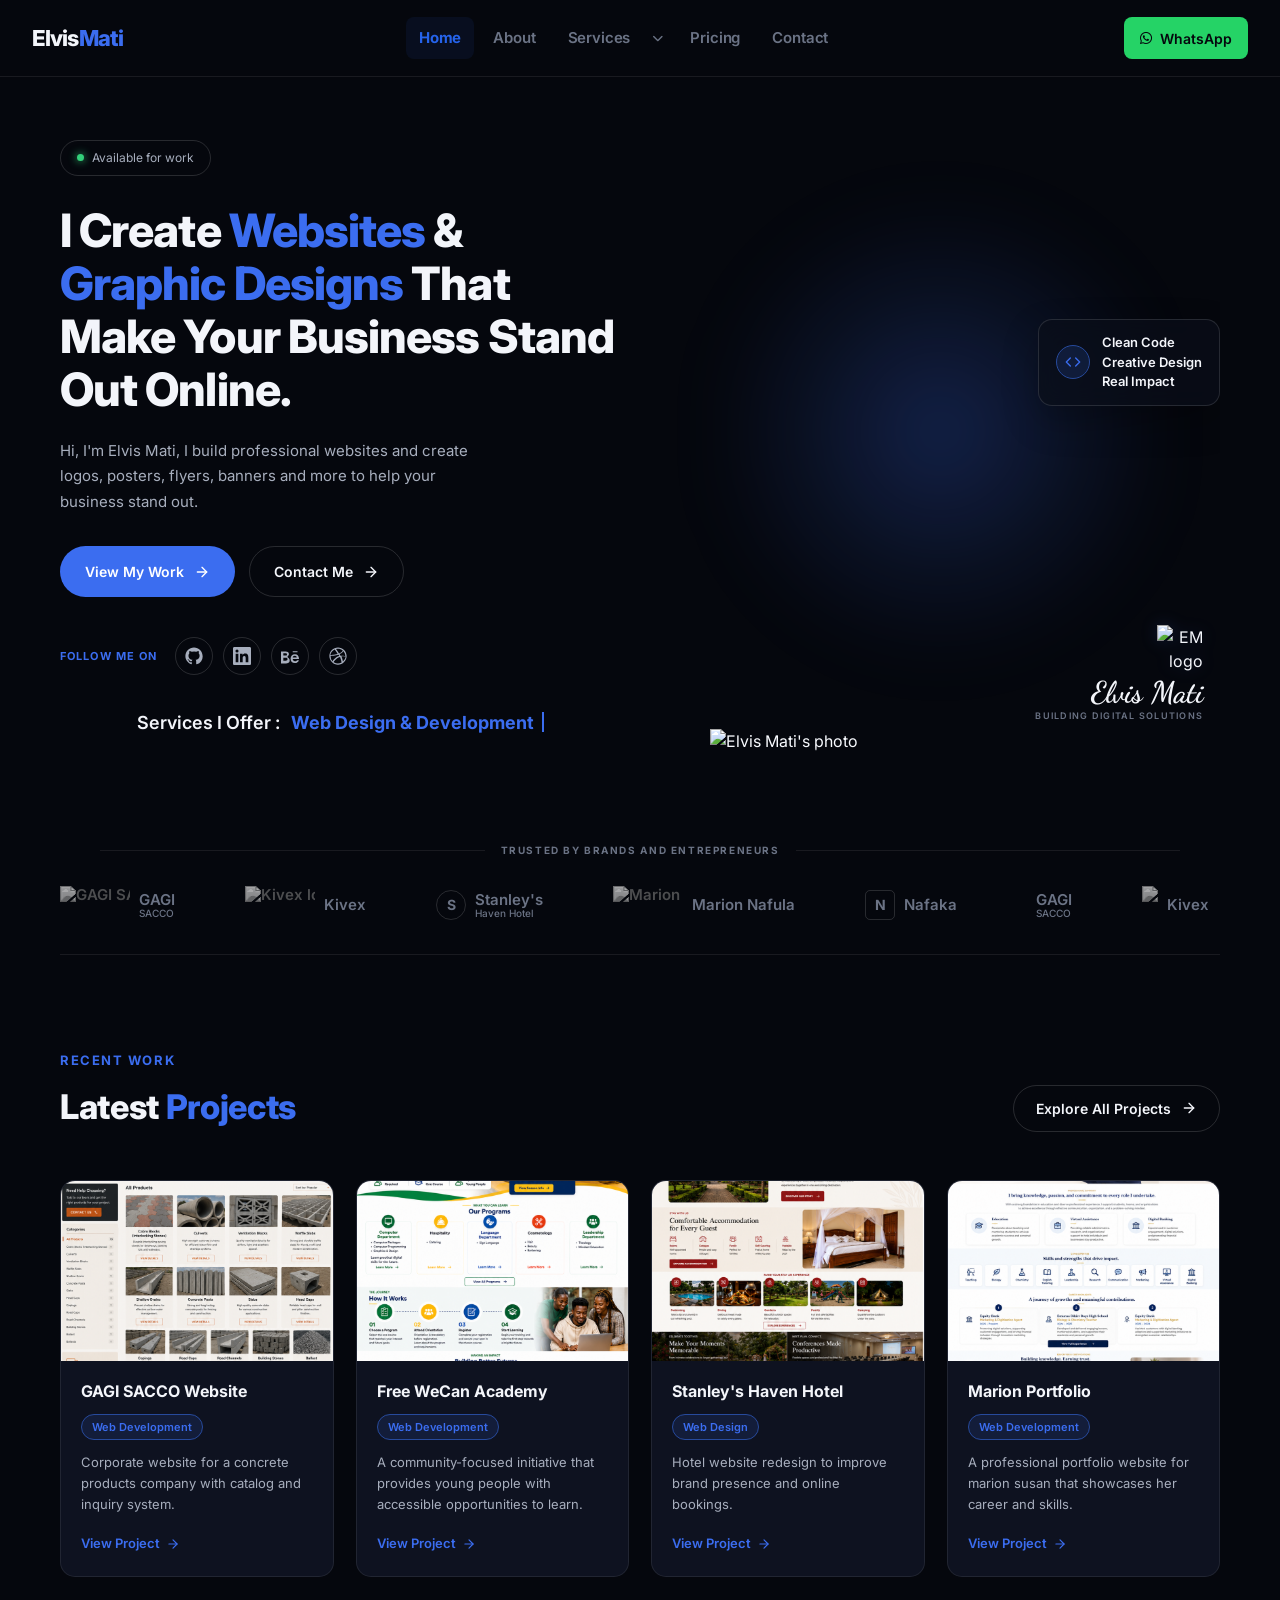
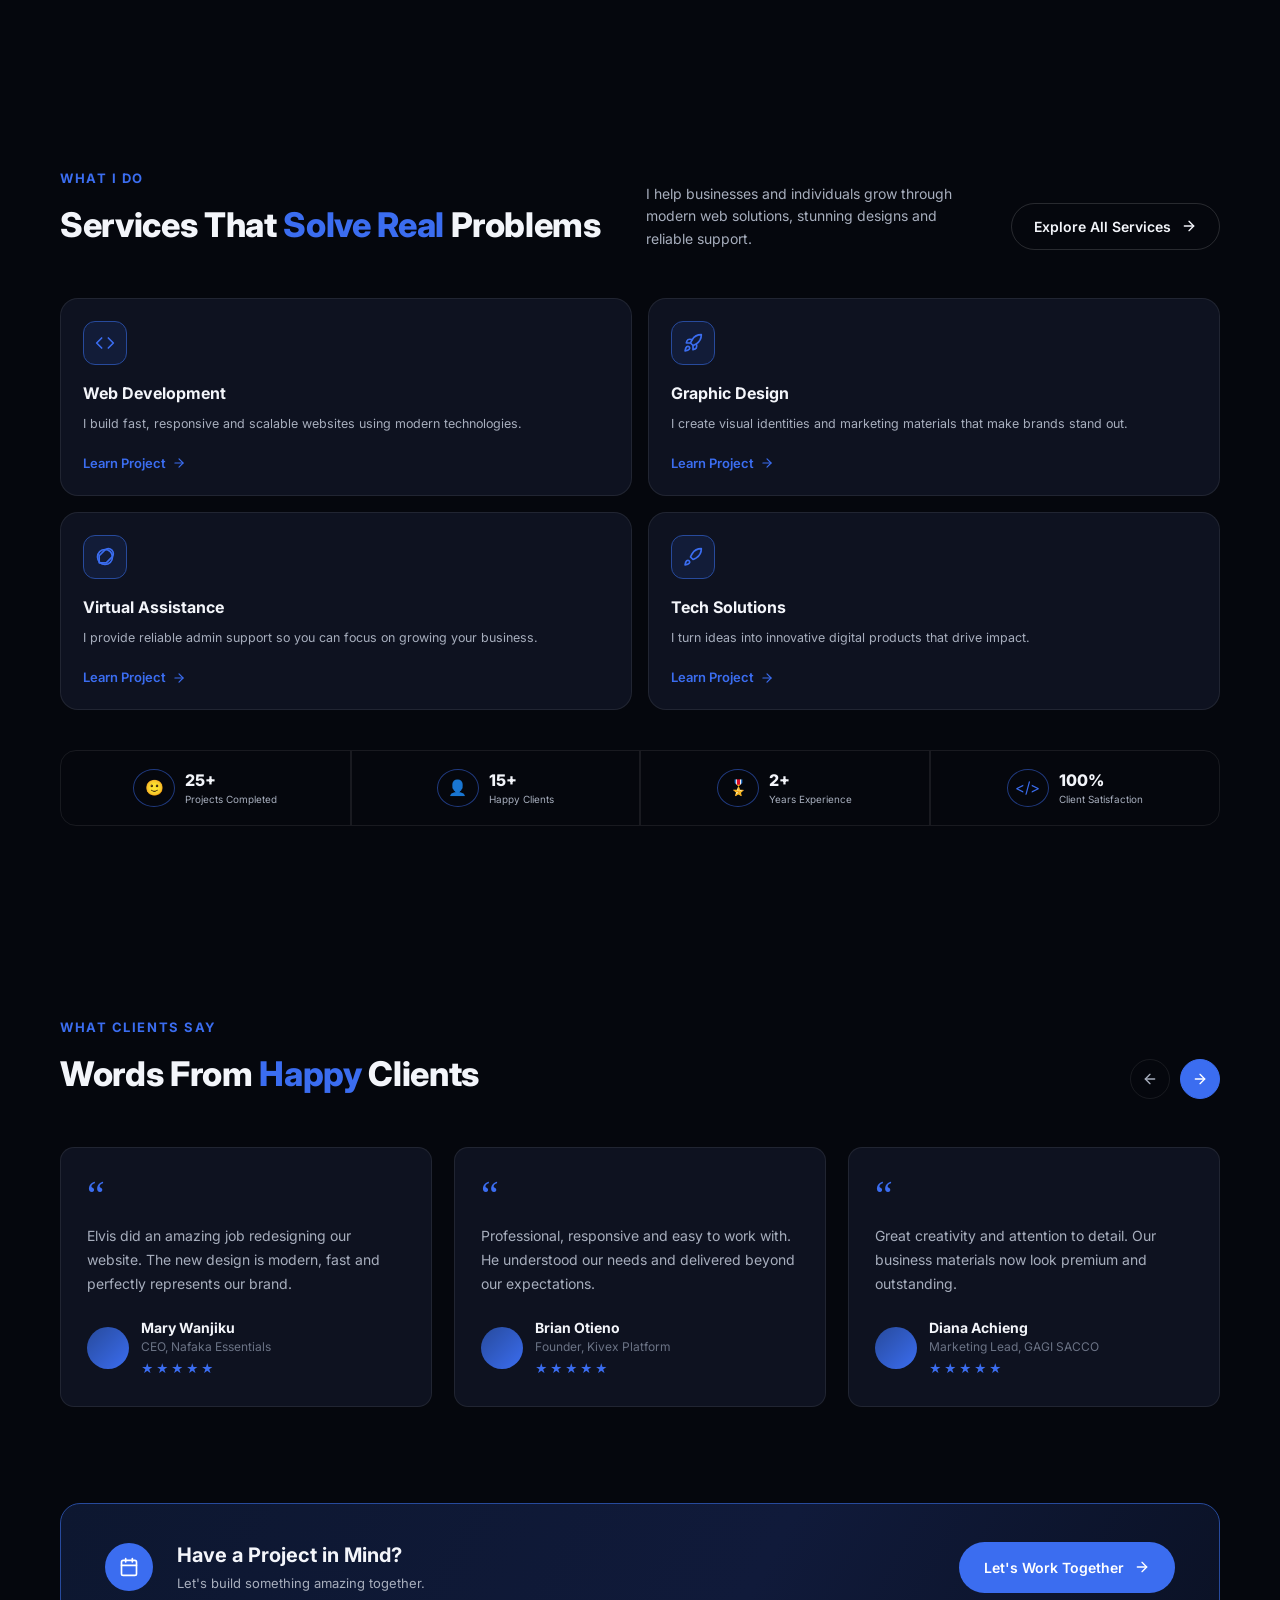
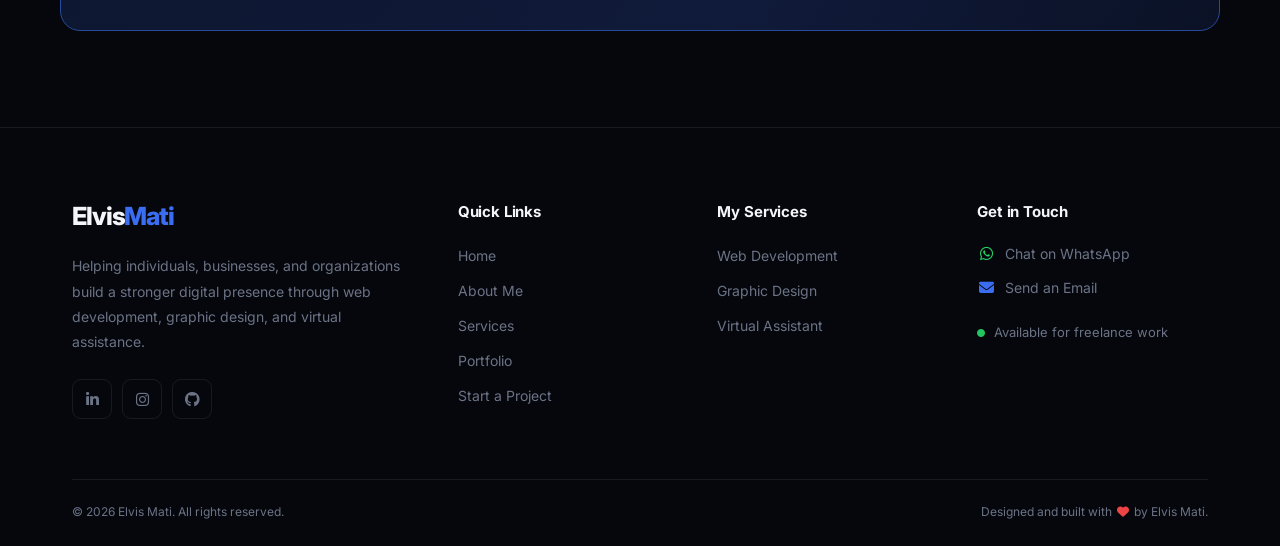
==== commit 6af166d7: "Update latest projects section" ====
--- a/index.html
+++ b/index.html
@@ -462,7 +462,7 @@
           <article class="project-card">
               <div class="project-thumb">
                   <img
-                      src="assets/images/project images/gagi-sacco-project.png"
+                      src="assets/images/project images/gagi-sacco.png"
                       alt="GAGI SACCO Website"
                       loading="lazy"
                   >
@@ -475,6 +475,37 @@
                   <p>
                       Corporate website for a concrete products company with
                       catalog and inquiry system.
+                  </p>
+
+                  <a href="https://elvismati.github.io/gagi-sacco/" class="link-arrow" target="_blank">
+                      View Project
+                      <svg width="14" height="14" viewBox="0 0 24 24"
+                          fill="none" stroke="currentColor" stroke-width="2"
+                          stroke-linecap="round" stroke-linejoin="round">
+                          <line x1="5" y1="12" x2="19" y2="12"></line>
+                          <polyline points="12 5 19 12 12 19"></polyline>
+                      </svg>
+                  </a>
+              </div>
+          </article>
+
+
+          <!-- KIVEX -->
+          <article class="project-card">
+              <div class="project-thumb">
+                  <img
+                      src="assets/images/project images/wecan-academy.png"
+                      alt="Free WeCan Academy Insititution Website Mockup"
+                      loading="lazy"
+                  >
+              </div>
+
+              <div class="project-body">
+                  <h3>Free WeCan Academy</h3>
+                  <span class="tag">Web Development</span>
+
+                  <p>
+                      A community-focused initiative that provides young people with accessible opportunities to learn.
                   </p>
 
                   <a href="#" class="link-arrow">
@@ -490,23 +521,23 @@
           </article>
 
 
-          <!-- KIVEX -->
+          <!-- STANLEY'S HAVEN -->
           <article class="project-card">
               <div class="project-thumb">
                   <img
-                      src="assets/images/project images/kivex-project.png"
-                      alt="Kivex Platform MVP"
+                      src="assets/images/project images/stanley-haven.png"
+                      alt="Stanley's Haven Hotel Website"
                       loading="lazy"
                   >
               </div>
 
               <div class="project-body">
-                  <h3>Kivex Platform (MVP)</h3>
-                  <span class="tag">Web Development</span>
+                  <h3>Stanley's Haven Hotel</h3>
+                  <span class="tag">Web Design</span>
 
                   <p>
-                      Vacant house hunting platform with marketplace and
-                      verification system.
+                      Hotel website redesign to improve brand presence and
+                      online bookings.
                   </p>
 
                   <a href="#" class="link-arrow">
@@ -522,58 +553,25 @@
           </article>
 
 
-          <!-- STANLEY'S HAVEN -->
+          <!-- MARION-->
           <article class="project-card">
               <div class="project-thumb">
                   <img
-                      src="assets/images/project images/stanely's-haven-project.png"
-                      alt="Stanley's Haven Hotel Website"
-                      loading="lazy"
-                  >
-              </div>
-
-              <div class="project-body">
-                  <h3>Stanley's Haven Hotel</h3>
-                  <span class="tag">Web Design</span>
-
-                  <p>
-                      Hotel website redesign to improve brand presence and
-                      online bookings.
-                  </p>
-
-                  <a href="#" class="link-arrow">
-                      View Project
-                      <svg width="14" height="14" viewBox="0 0 24 24"
-                          fill="none" stroke="currentColor" stroke-width="2"
-                          stroke-linecap="round" stroke-linejoin="round">
-                          <line x1="5" y1="12" x2="19" y2="12"></line>
-                          <polyline points="12 5 19 12 12 19"></polyline>
-                      </svg>
-                  </a>
-              </div>
-          </article>
-
-
-          <!-- PASHIO -->
-          <article class="project-card">
-              <div class="project-thumb">
-                  <img
-                      src="assets/images/project images/pashio-project.png"
+                      src="assets/images/project images/marion-susan.png"
                       alt="Pashio E-Commerce Website"
                       loading="lazy"
                   >
               </div>
 
               <div class="project-body">
-                  <h3>Pashio E-Commerce</h3>
+                  <h3>Marion Portfolio</h3>
                   <span class="tag">Web Development</span>
 
                   <p>
-                      E-commerce store with cart, checkout and secure payment
-                      integration.
+                      A professional portfolio website for marion susan that showcases her career and skills.
                   </p>
 
-                  <a href="#" class="link-arrow">
+                  <a href="https://elvismati.github.io/marion-susan-nafula-portfolio/" class="link-arrow" target="_blank">
                       View Project
                       <svg width="14" height="14" viewBox="0 0 24 24"
                           fill="none" stroke="currentColor" stroke-width="2"
